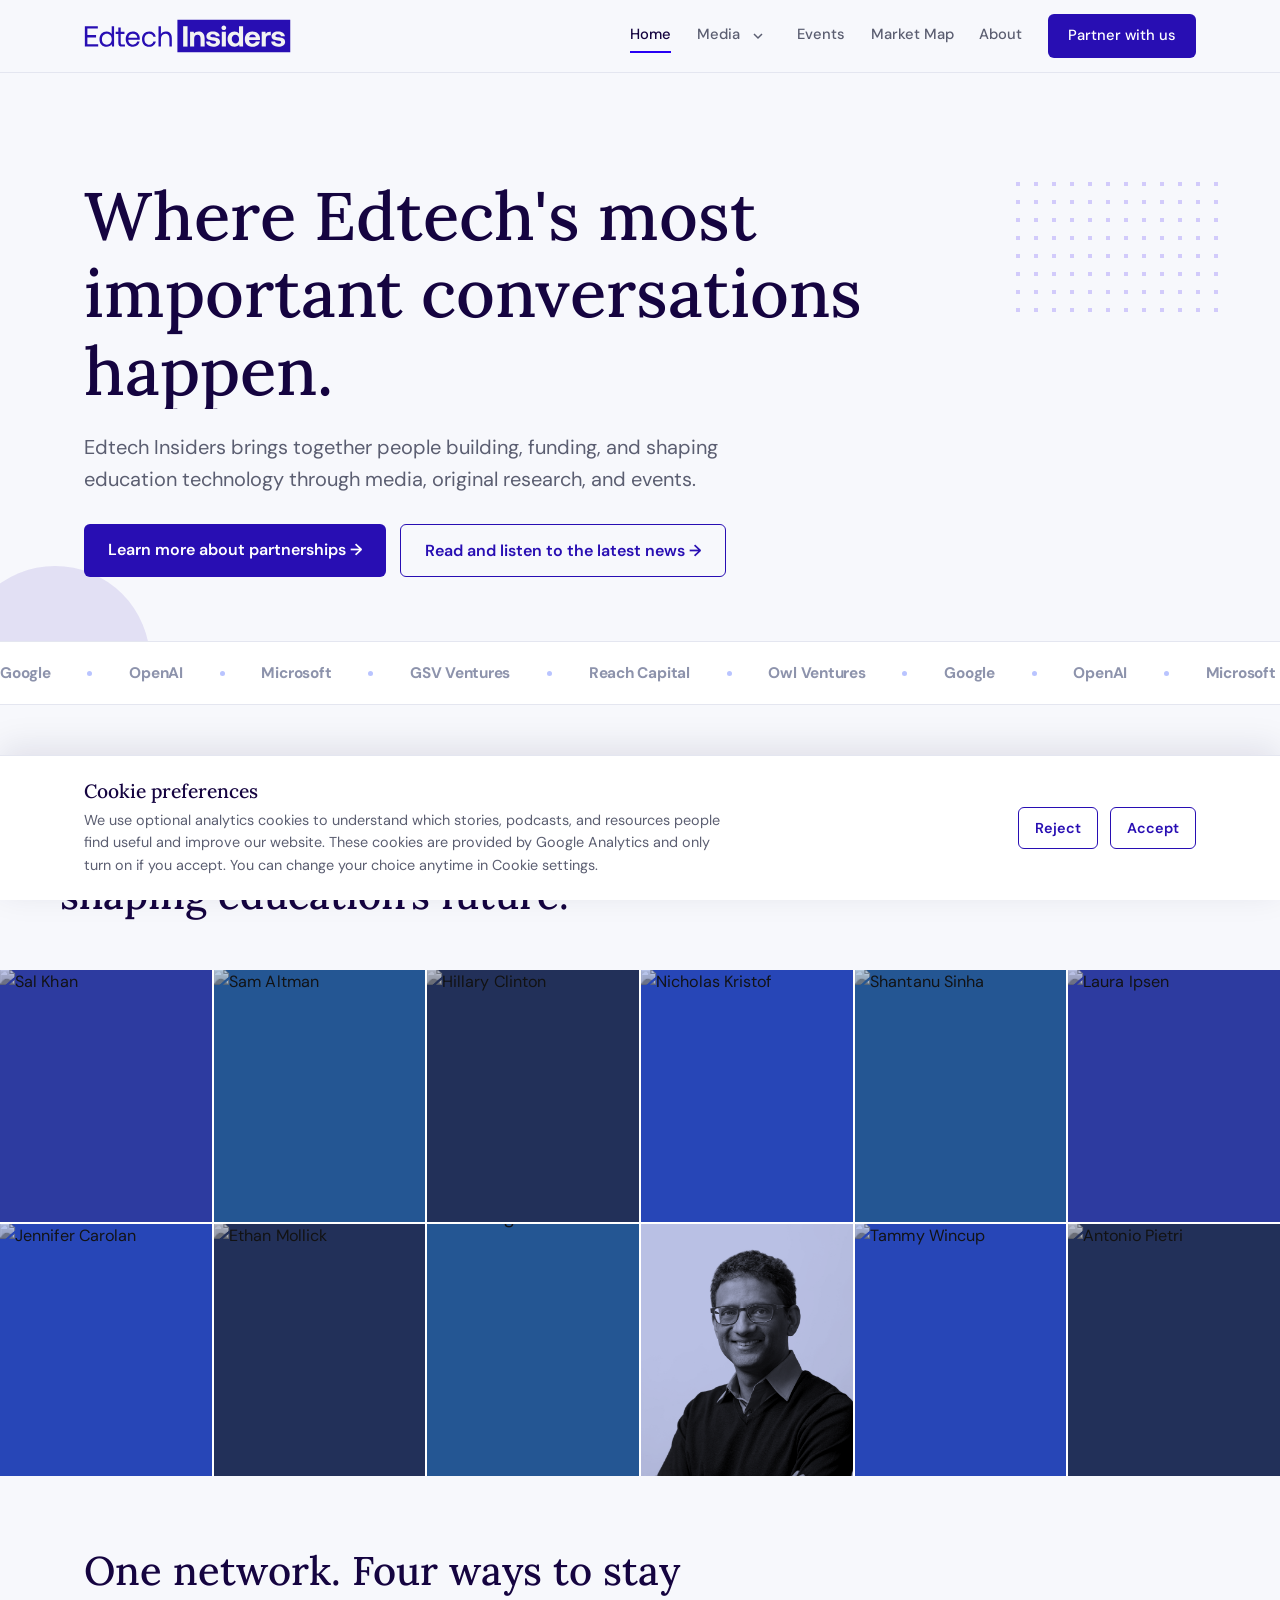
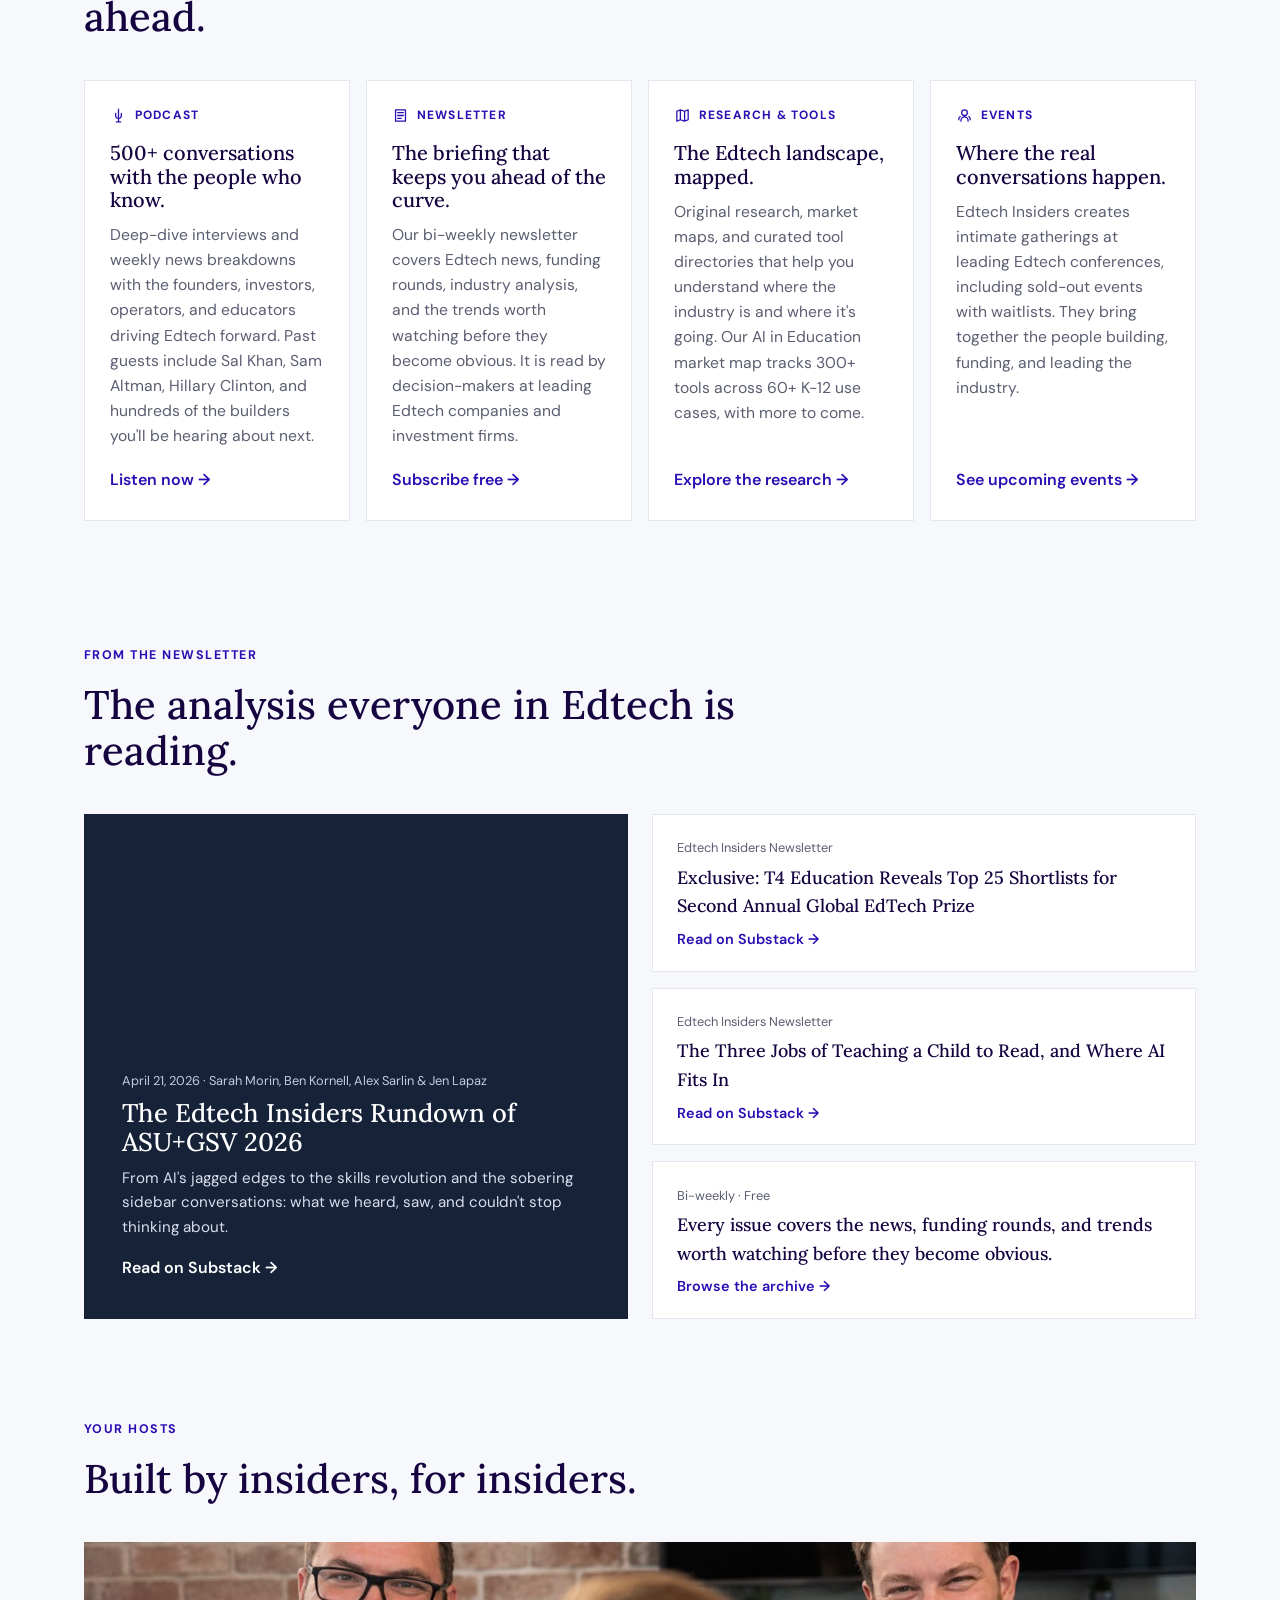
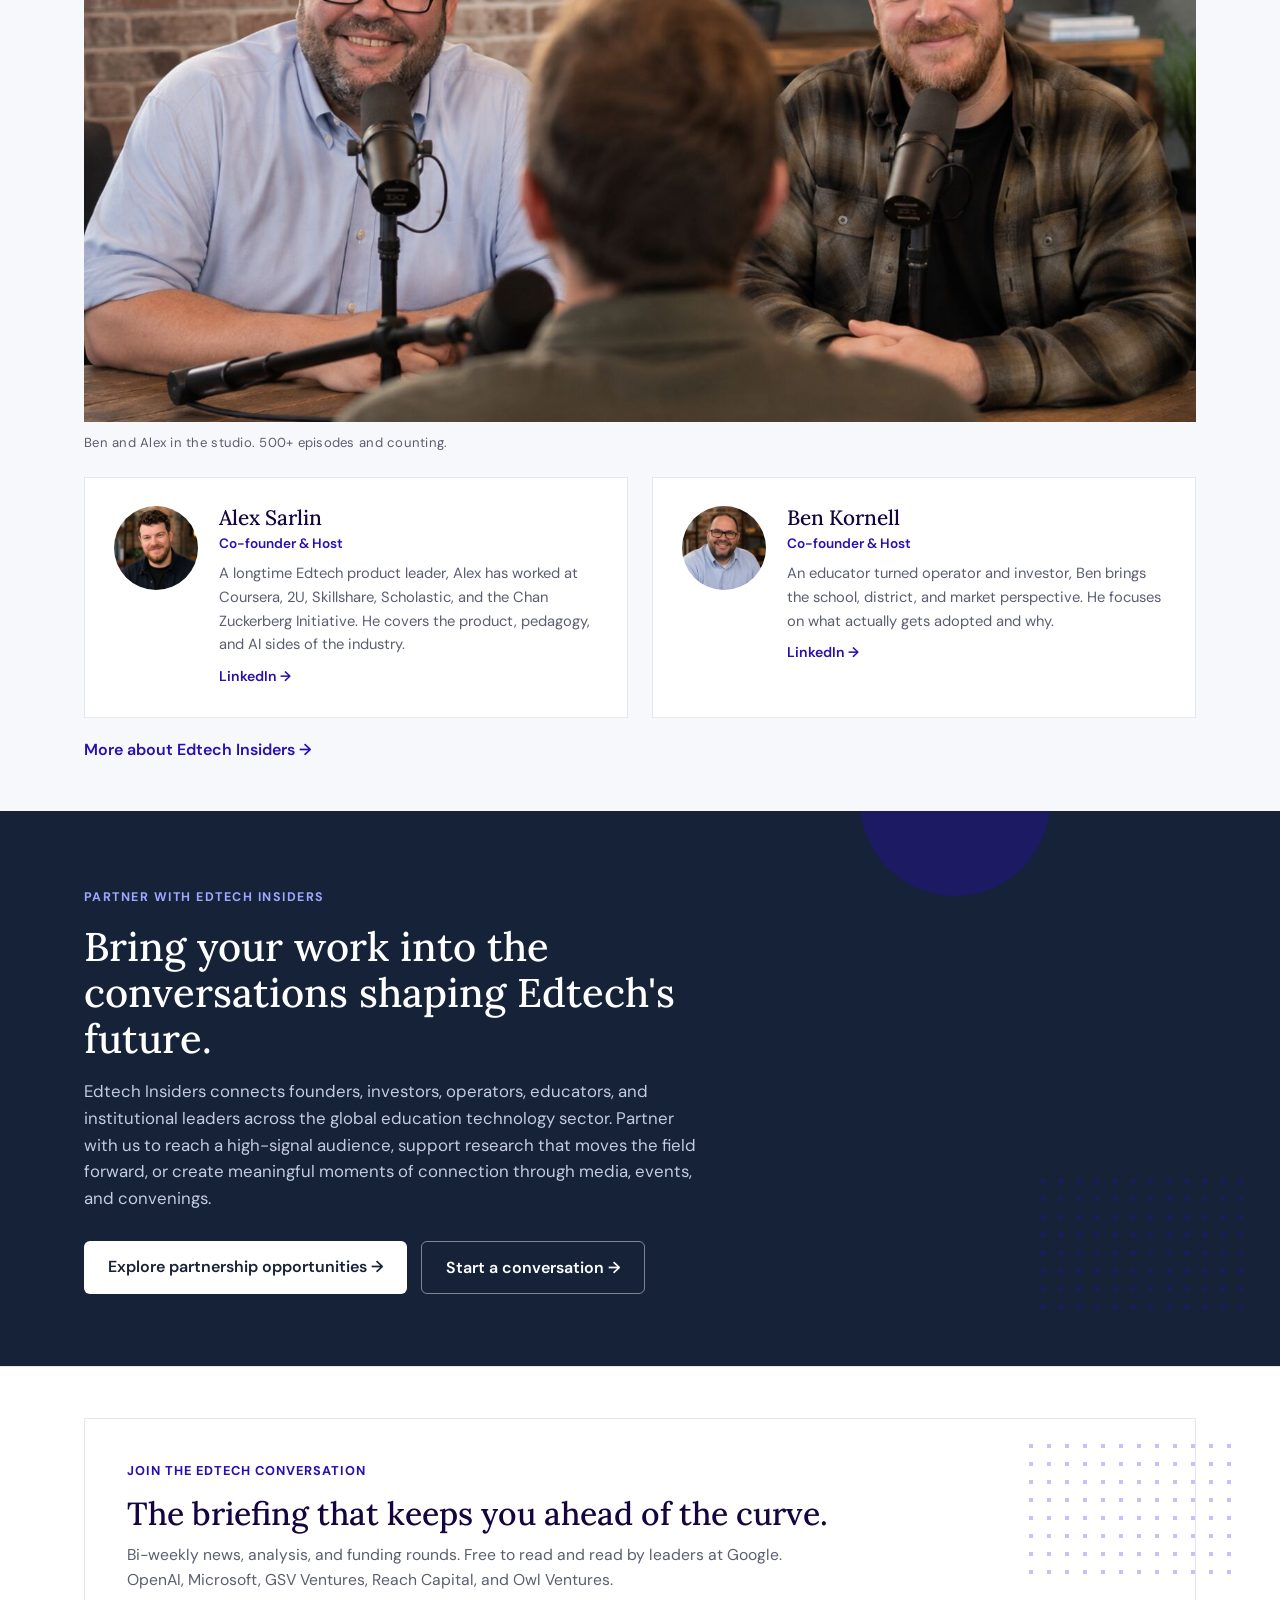
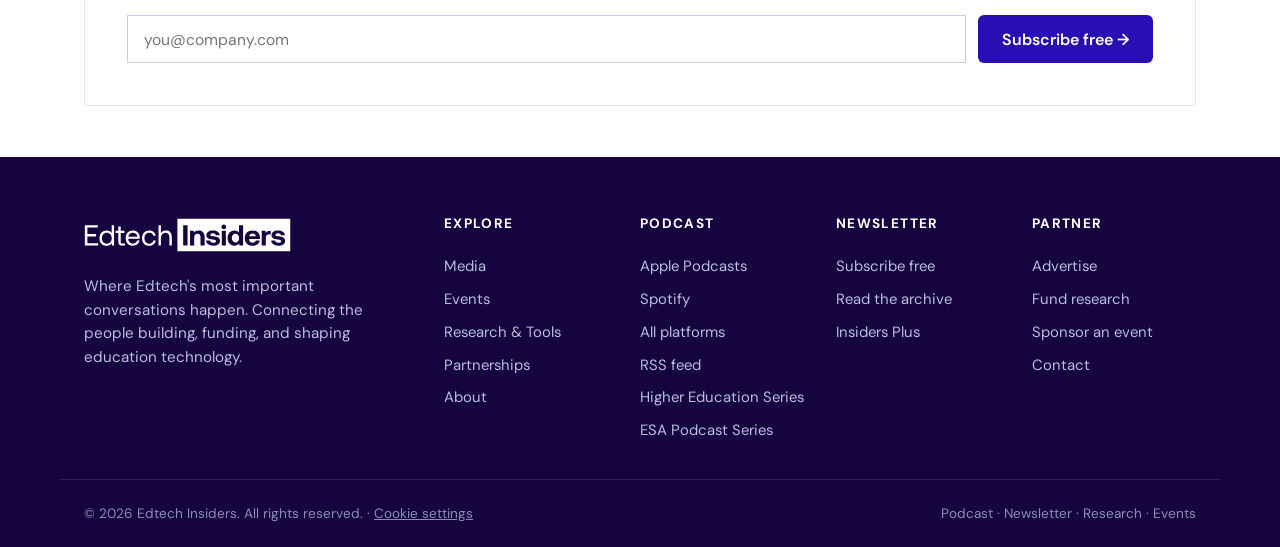
==== index.html @ 25731d67 "Correct the ESA pull quote wording as requested" ====
<!DOCTYPE html>
<html lang="en">
<head>
<meta charset="UTF-8">
<meta name="viewport" content="width=device-width, initial-scale=1.0">
<script src="/assets/analytics.js" defer></script>
<title>Edtech Insiders: Where Edtech's most important conversations happen</title>
<link rel="icon" type="image/png" href="[data-uri]">
<link rel="preconnect" href="https://fonts.googleapis.com">
<link href="https://fonts.googleapis.com/css2?family=Lora:ital,wght@0,400;0,500;0,600;1,400&family=DM+Sans:wght@400;500;600;700&display=swap" rel="stylesheet">
<style>
:root{
  --deep-blue:#150440;
  --brand-blue:#280EB3;
  --bright-blue:#2700F4;
  --navy:#152238;
  --ink:#1A1A2E;
  --muted:#5B5E71;
  --bg:#F7F8FC;
  --card:#FFFFFF;
  --line:#E4E6F0;
  --serif:'Lora',Georgia,serif;
  --sans:'DM Sans',-apple-system,sans-serif;
}
*{margin:0;padding:0;box-sizing:border-box}
html{scroll-behavior:smooth}
body{font-family:var(--sans);color:var(--ink);background:var(--bg);line-height:1.6;-webkit-font-smoothing:antialiased}
h1,h2,h3{font-family:var(--serif);font-weight:500;line-height:1.15;color:var(--deep-blue)}
a{color:var(--brand-blue);text-decoration:none}
img{max-width:100%}

/* ---------- Logo lockup ---------- */
.logo{display:inline-flex;align-items:center;gap:.4rem;font-family:var(--sans);font-weight:700;font-size:1.25rem;letter-spacing:-.02em;white-space:nowrap}
.logo .lg-a{color:var(--deep-blue)}
.logo .lg-b{background:var(--brand-blue);color:#fff;padding:.1em .4em;border-radius:2px}
.logo.on-dark .lg-a{color:#fff}
.logo.on-dark .lg-b{background:#fff;color:var(--navy)}

/* ---------- Nav ---------- */
nav{position:sticky;top:0;z-index:100;background:rgba(247,248,252,.92);backdrop-filter:blur(12px);border-bottom:1px solid var(--line)}
.nav-inner{max-width:1160px;margin:0 auto;padding:.9rem 1.5rem;display:flex;align-items:center;justify-content:space-between;gap:1rem}
.nav-links{display:flex;gap:1.6rem;align-items:center;flex-wrap:wrap}
.nav-links a{font-size:.92rem;font-weight:500;color:var(--muted);padding:.25rem 0;border-bottom:2px solid transparent;transition:color .15s}
.nav-links a:hover{color:var(--deep-blue)}
.nav-links a.active{color:var(--deep-blue);border-bottom-color:var(--bright-blue)}
.nav-cta{background:var(--brand-blue);color:#fff !important;padding:.55rem 18px;border-radius:6px;font-weight:600;border-bottom:none !important;white-space:nowrap}
.nav-cta:hover{background:var(--bright-blue);color:#fff}
.menu-btn{display:none;background:none;border:1px solid var(--line);border-radius:6px;padding:.4rem .6rem;font-size:1.1rem;cursor:pointer;color:var(--deep-blue)}
.analytics-consent{position:fixed;bottom:0;left:0;right:0;z-index:600;padding:1.5rem;background:#fff;border-top:1px solid var(--line);box-shadow:0 -8px 32px rgba(21,4,64,.1)}
.analytics-consent[hidden]{display:none}
.analytics-consent-inner{max-width:1112px;margin:auto;display:flex;align-items:center;justify-content:space-between;gap:2rem}
.analytics-consent-copy{max-width:640px}
.analytics-consent h2{font-size:1.2rem;margin-bottom:.45rem}
.analytics-consent p{font-size:.9rem;line-height:1.55;color:var(--muted)}
.analytics-consent-actions{display:flex;flex-wrap:wrap;gap:.75rem;flex-shrink:0}
.analytics-consent .btn{font-size:.9rem;padding:.7rem 1rem;background:#fff;border:1px solid var(--brand-blue);color:var(--brand-blue)}
.analytics-consent .btn:hover{background:#EEF0FA;transform:none}
.analytics-consent button:focus-visible,.cookie-settings:focus-visible{outline:2px solid var(--bright-blue);outline-offset:3px}
.analytics-choice-open #sticky-sub{visibility:hidden}
.cookie-settings{background:none;border:0;padding:0;color:inherit;font:inherit;text-decoration:underline;cursor:pointer}
@media(max-width:900px){.analytics-consent-inner{align-items:flex-start;flex-direction:column;gap:1rem}}
.nav-links .nav-cta{padding:.62rem 20px}
.nav-media-head{display:flex;align-items:center;gap:.25rem}
.nav-disclosure{display:grid;place-items:center;width:28px;height:32px;border:0;background:transparent;color:var(--muted);cursor:pointer}
.nav-disclosure svg{width:12px;height:12px;transition:transform .15s}
.nav-disclosure[aria-expanded="true"] svg{transform:rotate(180deg)}
.nav-disclosure:focus-visible,.nav-dropdown a:focus-visible{outline:2px solid var(--bright-blue);outline-offset:4px}
.nav-dropdown{position:absolute;top:100%;left:0;right:0;background:#fff;border-bottom:1px solid var(--line);box-shadow:0 14px 24px rgba(21,4,64,.06);padding:2rem 0}
.nav-dropdown[hidden]{display:none}
.nav-dropdown-grid{display:grid;grid-template-columns:repeat(3,minmax(0,1fr));gap:2rem}
.nav-links .nav-dropdown-link{display:block;padding:.5rem 0;border:0;color:var(--deep-blue)}
.nav-dropdown-link strong{display:block;font:500 1.25rem/1.3 var(--serif);margin-bottom:.45rem}
.nav-dropdown-link span{display:block;max-width:35ch;font-size:.88rem;line-height:1.5;color:var(--muted)}
.nav-dropdown-link:hover strong{color:var(--bright-blue)}
.nav-dropdown-link+.nav-dropdown-link{padding-left:2rem;border-left:1px solid var(--line)}
@media(max-width:680px){.nav-media{width:100%}.nav-media-head{justify-content:space-between}.nav-dropdown{position:static;padding:.6rem 0 1rem;box-shadow:none;border-bottom:0}.nav-dropdown-grid{grid-template-columns:1fr;gap:1rem;padding:0 0 0 1rem}.nav-dropdown-link+.nav-dropdown-link{padding-left:0;border-left:0;border-top:1px solid var(--line);padding-top:1rem}}
.partner-form{display:grid;gap:1rem;max-width:760px}
.partner-form-grid{display:grid;grid-template-columns:1fr 1fr;gap:1rem}
.partner-field{display:grid;gap:.4rem}
.partner-field label{font-size:.9rem;font-weight:600;color:var(--deep-blue)}
.partner-field input,.partner-field textarea{width:100%;padding:.75rem .85rem;border:1px solid var(--line);border-radius:6px;background:#fff;color:var(--ink);font:inherit}
.partner-field textarea{min-height:140px;resize:vertical}
.partner-field input:focus,.partner-field textarea:focus{outline:2px solid rgba(40,14,179,.24);border-color:var(--brand-blue)}
.partner-form .hp{position:absolute;left:-9999px;opacity:0;pointer-events:none}
.form-status{min-height:1.5em;font-size:.95rem;color:var(--muted)}
.form-status.success{color:#17633c}
.form-status.error{color:#a12020}

/* ---------- Partnerships ---------- */
.partner-hero{background:var(--deep-blue);color:#fff}
.partner-hero-grid{min-height:540px;display:grid;grid-template-columns:minmax(0,760px);align-items:center;padding-top:5.5rem;padding-bottom:5.5rem;position:relative;z-index:1}
.partner-hero-copy{max-width:760px;padding:1.25rem 0}
.partner-hero .hero-label{display:inline-block;color:#B9C4FF;padding:0;margin:0 0 1.55rem;font-size:.78rem;font-weight:700;letter-spacing:.08em;text-transform:uppercase;animation:label-reveal .55s cubic-bezier(.2,.8,.2,1) both .12s}
.partner-hero h1{font-size:clamp(2.2rem,4.5vw,3.4rem);font-weight:500;color:#fff;max-width:760px;letter-spacing:normal;margin:0;animation:headline-reveal .95s cubic-bezier(.2,.75,.25,1) both .2s}
.partner-hero .kicker{color:#D9DEF0;font-size:1.08rem;line-height:1.6;margin-top:1.5rem;max-width:34rem;animation:copy-reveal .7s ease both .56s}
.partner-hero .btn-row{animation:copy-reveal .7s ease both .68s}
.partner-hero .btn-primary{background:var(--bright-blue);color:#fff}
.partner-hero .btn-primary:hover{background:#B9C4FF;color:var(--deep-blue)}
@keyframes headline-reveal{from{opacity:0;clip-path:inset(0 100% 0 0);transform:translateY(1rem)}to{opacity:1;clip-path:inset(0 0 0 0);transform:translateY(0)}}
@keyframes label-reveal{from{opacity:0;transform:translateY(.75rem) scale(.96)}to{opacity:1;transform:translateY(0) scale(1)}}
@keyframes copy-reveal{from{opacity:0;transform:translateY(.7rem)}to{opacity:1;transform:translateY(0)}}
.hero h1,.page-hero h1{animation:headline-reveal .8s cubic-bezier(.2,.75,.25,1) both .08s}
.page-hero .label{animation:label-reveal .5s ease both}
.partner-pillars{padding-top:6.5rem;padding-bottom:6.5rem}
.partner-pillars .section-head{max-width:760px}
.partner-pillars .grid-3{gap:0;border-top:1px solid var(--line)}
.partner-pillars .card{padding:2rem 2rem 1.25rem 0;background:transparent;border:none;border-right:1px solid var(--line);border-radius:0;box-shadow:none;transform:none !important;transition:none}
.partner-pillars .card:hover{box-shadow:none;transform:none}
.partner-pillars .card+ .card{padding-left:2rem}
.partner-pillars .card:last-child{border-right:none}
.partner-pillars .card h3{font-size:1.55rem}
.partner-testimonials{background:var(--brand-blue);color:#fff}
.testimonial-shell{border-top:1px solid rgba(255,255,255,.24);border-bottom:1px solid rgba(255,255,255,.24);padding:2.5rem 0;display:grid;grid-template-columns:minmax(0,1fr) auto;gap:2rem;align-items:end}
.testimonial-slide{display:none;max-width:760px}
.testimonial-slide.active{display:block}
.testimonial-status{display:inline-block;font-size:.72rem;font-weight:700;letter-spacing:.1em;text-transform:uppercase;color:#C9D0FF;margin-bottom:1rem}
.testimonial-quote{font-family:var(--serif);font-weight:400;font-size:clamp(1.65rem,3vw,2.55rem);line-height:1.25;letter-spacing:-.025em;margin:0}
.testimonial-attribution{color:#DDE1FF;margin-top:1.25rem;font-size:.95rem}
.testimonial-attribution strong{color:#fff}
.testimonial-controls{display:flex;align-items:center;gap:.75rem}
.testimonial-count{font-size:.85rem;color:#DDE1FF;min-width:2.2rem;text-align:center}
.testimonial-control{width:2.5rem;height:2.5rem;border:1px solid rgba(255,255,255,.55);border-radius:50%;background:transparent;color:#fff;font:inherit;font-size:1.3rem;cursor:pointer}
.testimonial-control:hover{background:#fff;color:var(--brand-blue)}
.partner-signal{background:#fff;border-top:1px solid var(--line);border-bottom:1px solid var(--line)}
.partner-signal h2{color:var(--deep-blue)}
.partner-signal .proof-stat{color:var(--deep-blue)}
.partner-signal .proof-caption{color:var(--muted)}
.partner-proof{display:block}
.partner-proof-stats{display:grid;grid-template-columns:repeat(2,minmax(0,1fr));gap:0;margin-top:2.75rem;max-width:960px;border-top:1px solid var(--line)}
.partner-proof-stats>div{padding:2rem 2.5rem 0 0}
.partner-proof-stats>div+div{border-left:1px solid var(--line);padding-left:2.5rem;padding-right:0}
.partner-proof .proof-stat{font-family:var(--serif);font-size:clamp(3.8rem,7vw,6.4rem);line-height:.9;color:var(--deep-blue);letter-spacing:-.06em}
.partner-proof .proof-caption{color:#43485d;max-width:25rem;text-transform:none;letter-spacing:0;font-weight:400;font-size:1rem;line-height:1.55;margin-top:.75rem}
.partner-work{background:#F7F8FC}
.partner-work .section-head{max-width:740px}
.case-studies-intro{padding-top:4.5rem}
.partner-outcome{padding:4.5rem 0}
.partner-outcome+.partner-outcome{border-top:1px solid var(--line)}
.partner-work-grid{display:grid;gap:2.25rem}
.partner-work-card{display:grid;grid-template-columns:minmax(240px,.72fr) minmax(0,1.28fr);gap:2.5rem;align-items:start;padding-bottom:2.25rem;border-bottom:1px solid var(--line)}
.partner-work-card:last-child{padding-bottom:0;border-bottom:none}
.partner-work-media{aspect-ratio:1.08/1;overflow:hidden;border-radius:10px;background:var(--deep-blue)}
.partner-work-media img{width:100%;height:100%;object-fit:cover;display:block}
.partner-work-media .work-art{height:100%;display:flex;flex-direction:column;justify-content:space-between;padding:1.5rem;background:linear-gradient(145deg,#2f12bc 0%,#17054b 72%);color:#fff}
.work-art span{font-size:.72rem;font-weight:700;letter-spacing:.12em;text-transform:uppercase;color:#B9C4FF}
.work-art strong{font-family:var(--serif);font-weight:500;font-size:clamp(2.5rem,4vw,4rem);line-height:.9;letter-spacing:-.05em}
.partner-work-copy{padding:.25rem 0 0}
.partner-work-copy .case-type{font-size:.72rem;font-weight:700;letter-spacing:.11em;text-transform:uppercase;color:var(--brand-blue)}
.partner-work-copy h3{font-size:clamp(1.65rem,2.4vw,2.2rem);margin:.5rem 0 .7rem}
.partner-work-copy>p{color:var(--muted);font-size:1rem;max-width:45rem}
.case-study-toggle{display:inline-flex;align-items:center;gap:.5rem;margin-top:1.25rem;padding:0;border:0;background:none;color:var(--brand-blue);font:inherit;font-size:.92rem;font-weight:700;cursor:pointer}
.case-study-toggle::after{content:"+";font-size:1.25rem;font-weight:400;line-height:1}
.case-study-toggle[aria-expanded="true"]::after{content:"−"}
.case-study-detail{padding:1.25rem 0 0;border-top:1px solid var(--line);margin-top:1rem}
.case-study-detail[hidden]{display:none}
.case-study-detail-grid{display:grid;grid-template-columns:repeat(2,minmax(0,1fr));gap:1.25rem 2rem}
.case-study-detail h4{font:700 .72rem/1.3 var(--sans);letter-spacing:.11em;text-transform:uppercase;color:var(--brand-blue);margin-bottom:.45rem}
.case-study-detail p{color:var(--muted);font-size:.94rem;line-height:1.55}
.case-study-list{display:grid;gap:.45rem;margin:0;padding:0;list-style:none;color:var(--muted);font-size:.94rem;line-height:1.45}
.case-study-list li{position:relative;padding-left:1rem}
.case-study-list li::before{content:"";position:absolute;left:0;top:.52rem;width:4px;height:4px;background:var(--bright-blue);border-radius:50%}
.partner-tiers{display:grid;grid-template-columns:repeat(3,1fr);gap:1rem;align-items:stretch}
.partner-tier{background:#fff;border:1px solid var(--line);padding:2rem;display:flex;flex-direction:column}
.partner-tier.featured{background:var(--deep-blue);border-color:var(--deep-blue)}
.partner-tier .tier-label{font-size:.72rem;font-weight:700;letter-spacing:.11em;text-transform:uppercase;color:var(--brand-blue)}
.partner-tier.featured .tier-label{color:#AEB7FF}
.partner-tier h3{font-size:1.65rem;margin:.5rem 0 .15rem}
.partner-tier.featured h3{color:#fff}
.partner-tier .tier-price{font-family:var(--serif);font-size:1.35rem;color:var(--bright-blue);margin:.5rem 0 1rem}
.partner-tier.featured .tier-price{color:#B7C0FF}
.partner-tier p{color:var(--muted);font-size:.93rem;margin-bottom:1.1rem}
.partner-tier.featured p{color:#D9DEF0}
.partner-tier ul{list-style:none;margin:0;display:grid;gap:.65rem}
.partner-tier li{position:relative;padding-left:1rem;font-size:.9rem;line-height:1.4}
.partner-tier li::before{content:"";position:absolute;left:0;top:.5rem;width:5px;height:5px;border-radius:50%;background:var(--bright-blue)}
.partner-tier.featured li{color:#E4E7FA}
.partner-tier.featured li::before{background:#B7C0FF}
.partner-email{margin-top:1.25rem;font-size:.95rem;color:var(--muted)}
.partner-email a{font-weight:700}

/* ---------- Layout primitives ---------- */
.page{display:none}
.page.active{display:block}
.wrap{max-width:1160px;margin:0 auto;padding:0 1.5rem}
.section{padding:4.5rem 0}
.section.tight{padding:3rem 0}
.label{display:inline-block;font-size:.78rem;font-weight:700;letter-spacing:.12em;text-transform:uppercase;color:var(--brand-blue);margin-bottom:1rem}
.label.on-dark{color:#9DA8FF}
.kicker{font-size:1.15rem;color:var(--muted);max-width:640px}
.btn{display:inline-block;font-weight:600;font-size:1rem;padding:.8rem 1.5rem;border-radius:6px;transition:all .15s;cursor:pointer;border:none;font-family:var(--sans)}
.btn-primary{background:var(--brand-blue);color:#fff}
.btn-primary:hover{background:var(--bright-blue);transform:translateY(-1px)}
.btn-secondary{background:transparent;color:var(--brand-blue);border:1.5px solid var(--brand-blue)}
.btn-secondary:hover{background:var(--brand-blue);color:#fff}
.btn-light{background:#fff;color:var(--navy)}
.btn-light:hover{background:#E9EBFF}
.btn-ghost-light{background:transparent;color:#fff;border:1.5px solid rgba(255,255,255,.45)}
.btn-ghost-light:hover{border-color:#fff}
.btn-row{display:flex;gap:.9rem;flex-wrap:wrap;margin-top:1.8rem}

/* ---------- Hero ---------- */
.hero{position:relative;overflow:hidden;padding:6.5rem 0 4rem}
.hero h1{font-size:clamp(2.6rem,5.5vw,4.2rem);max-width:820px;margin-bottom:1.4rem}
.hero .kicker{font-size:1.25rem}
.page-hero{padding:5rem 0 3rem}
.page-hero h1{font-size:clamp(2.2rem,4.5vw,3.4rem);max-width:760px;margin-bottom:1.2rem}

/* decorative shapes */
.shape{position:absolute;pointer-events:none}
.dot-grid{width:220px;height:150px;background-image:radial-gradient(var(--bright-blue) 2.2px,transparent 2.2px);background-size:18px 18px;opacity:.18}
.semicircle{width:190px;height:95px;background:var(--brand-blue);border-radius:0 0 190px 190px;opacity:.1}

/* ---------- Social proof ---------- */
.proof{border-top:1px solid var(--line);border-bottom:1px solid var(--line);padding:1.4rem 0;background:#fff}
.proof-inner{display:flex;align-items:center;gap:2rem;flex-wrap:wrap;justify-content:center}
.proof-caption{font-size:.82rem;font-weight:600;letter-spacing:.08em;text-transform:uppercase;color:var(--muted)}
.proof-logos{display:flex;gap:2.2rem;flex-wrap:wrap;align-items:center;justify-content:center}
.proof-logos span{font-family:var(--sans);font-weight:700;font-size:1.02rem;color:#A7ABC0;letter-spacing:-.01em}

/* ---------- Company ticker ---------- */
.company-ticker{overflow:hidden;background:#fff;border-top:1px solid var(--line);border-bottom:1px solid var(--line);white-space:nowrap}
.company-ticker .ticker-track{display:flex;width:max-content;animation:company-ticker 30s linear infinite}
.company-ticker .ticker-group{display:flex;align-items:center;gap:2.3rem;flex-shrink:0;padding:1.15rem 2.3rem 1.15rem 0}
.company-ticker .ticker-name{font-size:.96rem;font-weight:700;color:#8D93AC;letter-spacing:-.015em}
.company-ticker .ticker-dot{width:5px;height:5px;border-radius:50%;background:#B9C4FF;flex-shrink:0}
.partner-ticker{border-top:none}
.partner-ticker .ticker-name{color:#5B5E71}
@keyframes company-ticker{to{transform:translateX(-50%)}}
@media(prefers-reduced-motion:reduce){.company-ticker .ticker-track{animation:none}}

/* ---------- Cards / grids ---------- */
.grid-2{display:grid;grid-template-columns:1fr 1fr;gap:1.5rem}
.grid-3{display:grid;grid-template-columns:repeat(3,1fr);gap:1.5rem}
.grid-4{display:grid;grid-template-columns:repeat(4,1fr);gap:1.5rem}
.card{background:var(--card);border:1px solid var(--line);border-radius:12px;padding:2.2rem;transition:box-shadow .2s,transform .2s}
.card:hover{box-shadow:0 12px 32px rgba(21,4,64,.08);transform:translateY(-2px)}
.card h3{font-size:1.45rem;margin-bottom:.7rem}
.card p{color:var(--muted);font-size:.98rem}
.card .card-cta{display:inline-block;margin-top:1.2rem;font-weight:600}
.card-tag{display:inline-block;font-size:.72rem;font-weight:700;letter-spacing:.1em;text-transform:uppercase;color:var(--brand-blue);background:#EEEBFF;padding:.25rem .6rem;border-radius:4px;margin-bottom:1rem}
.home-offerings{grid-template-columns:repeat(4,minmax(0,1fr));gap:1rem}
.home-offerings .card{padding:0;overflow:hidden;display:flex;flex-direction:column}
.offering-body{padding:1.55rem 1.55rem 1.7rem;display:flex;flex-direction:column;flex:1}
.offering-body h3{font-size:1.25rem;line-height:1.16}
.offering-body .card-cta{margin-top:auto;padding-top:1.2rem}
.offering-label{display:flex;align-items:center;gap:.5rem;color:var(--brand-blue);font-size:.75rem;font-weight:700;letter-spacing:.1em;text-transform:uppercase;margin-bottom:1rem}
.offering-label svg{width:17px;height:17px;stroke:currentColor;stroke-width:1.8;fill:none;flex-shrink:0}
.guest-archive{padding-top:0}
.guest-archive-intro{padding:5rem 0 2.5rem}
.guest-archive-intro .section-head{margin-bottom:0}
.guest-wall-grid{width:100vw;margin-left:calc(50% - 50vw);display:grid;grid-template-columns:repeat(6,1fr);gap:2px;background:#fff}
.guest-tile{position:relative;display:block;overflow:hidden;aspect-ratio:.84;background:var(--guest-tint,#280EB3);isolation:isolate}
.guest-tile img{display:block;width:100%;height:100%;object-fit:cover;object-position:center top;filter:grayscale(1) contrast(1.08);transform:scale(1.01);transition:transform .45s ease,filter .45s ease}
.guest-tile::after{content:"";position:absolute;inset:0;z-index:1;background:var(--guest-tint,#280EB3);mix-blend-mode:multiply;opacity:.36;transition:opacity .35s ease}
.guest-tile-overlay{position:absolute;z-index:2;inset:0;display:flex;flex-direction:column;justify-content:flex-end;padding:1.35rem;color:#fff;background:linear-gradient(180deg,rgba(8,11,36,0) 35%,rgba(8,11,36,.86) 100%);opacity:0;transform:translateY(8px);transition:opacity .25s ease,transform .25s ease}
.guest-tile-name{font-family:var(--serif);font-size:clamp(1.25rem,2.2vw,1.9rem);line-height:1.02;letter-spacing:-.025em}
.guest-tile-role{margin-top:.35rem;max-width:26ch;font-size:.76rem;line-height:1.35;color:rgba(255,255,255,.83)}
.guest-tile-listen{margin-top:.9rem;font-size:.72rem;font-weight:700;letter-spacing:.1em;text-transform:uppercase}
.guest-tile:hover img,.guest-tile:focus-visible img{filter:grayscale(.35) contrast(1.06);transform:scale(1.06)}
.guest-tile:hover::after,.guest-tile:focus-visible::after{opacity:.16}
.guest-tile:hover .guest-tile-overlay,.guest-tile:focus-visible .guest-tile-overlay{opacity:1;transform:translateY(0)}
.guest-tile:focus-visible{z-index:3;outline:3px solid var(--bright-blue);outline-offset:-3px}
.guest-tile.guest-david img{object-position:50% 32%;transform:scale(1.18)}
.guest-tile.guest-david:hover img,.guest-tile.guest-david:focus-visible img{transform:scale(1.24)}
.guest-tile.tone-indigo{--guest-tint:#3D4EB3}.guest-tile.tone-navy{--guest-tint:#30416F}.guest-tile.tone-electric{--guest-tint:#365BC7}.guest-tile.tone-azure{--guest-tint:#326CA8}
.section-head{margin-bottom:2.5rem;max-width:720px}
.section-head h2{font-size:clamp(1.8rem,3.4vw,2.5rem);margin-bottom:.8rem}

/* ---------- Dark band (advertiser / CTA) ---------- */
.band{background:var(--navy);color:#fff;position:relative;overflow:hidden}
.band h2{color:#fff;font-size:clamp(1.8rem,3.4vw,2.5rem);margin-bottom:1rem;max-width:640px}
.band p{color:#C4CBE0;max-width:620px;font-size:1.05rem}
.band .section{position:relative;z-index:1}
.band-deep{background:var(--deep-blue)}

/* ---------- Guest wall ---------- */
.guest-wall{display:flex;gap:1.2rem;flex-wrap:wrap}
.guest{background:#fff;border:1px solid var(--line);border-radius:10px;padding:1.1rem 1.4rem;display:flex;align-items:center;gap:.9rem}
.guest .avatar{width:44px;height:44px;border-radius:50%;background:linear-gradient(135deg,var(--brand-blue),var(--bright-blue));display:flex;align-items:center;justify-content:center;color:#fff;font-weight:700;font-size:.95rem;flex-shrink:0}
.guest .g-name{font-weight:600;font-size:.98rem;color:var(--deep-blue)}
.guest .g-role{font-size:.82rem;color:var(--muted)}

/* ---------- Episode / report rows ---------- */
.row-list{display:flex;flex-direction:column;gap:1rem}
.row-item{background:#fff;border:1px solid var(--line);border-radius:10px;padding:1.4rem 1.8rem;display:flex;align-items:center;gap:1.4rem;justify-content:space-between;flex-wrap:wrap}
.row-item .ri-meta{font-size:.8rem;font-weight:600;letter-spacing:.06em;text-transform:uppercase;color:var(--brand-blue)}
.row-item .ri-title{font-family:var(--serif);font-size:1.15rem;color:var(--deep-blue);margin-top:.2rem}
.row-item .ri-sub{font-size:.88rem;color:var(--muted);margin-top:.15rem}
.row-item a{font-weight:600;white-space:nowrap}

/* ---------- Pricing ---------- */
.tiers{display:grid;grid-template-columns:1fr 1fr;gap:1.5rem;align-items:stretch}
.tier{background:#fff;border:1px solid var(--line);border-radius:14px;padding:2.4rem;display:flex;flex-direction:column}
.tier.featured{border:2px solid var(--brand-blue);box-shadow:0 16px 40px rgba(40,14,179,.12);position:relative}
.tier.featured::before{content:"Most popular";position:absolute;top:-13px;left:2rem;background:var(--bright-blue);color:#fff;font-size:.72rem;font-weight:700;letter-spacing:.08em;text-transform:uppercase;padding:.3rem .8rem;border-radius:20px}
.tier h3{font-size:1.5rem;margin-bottom:.3rem}
.tier .tier-sub{color:var(--muted);font-size:.92rem;margin-bottom:1.4rem}
.tier ul{list-style:none;margin:0 0 1.8rem;flex:1}
.tier li{padding:.5rem 0 .5rem 1.7rem;position:relative;font-size:.97rem;color:var(--ink);border-bottom:1px solid #F0F1F8}
.tier li:last-child{border-bottom:none}
.tier li::before{content:"";position:absolute;left:0;top:.95rem;width:9px;height:9px;border-radius:50%;background:var(--bright-blue)}

/* ---------- Quotes ---------- */
.quotes{display:grid;grid-template-columns:1fr 1fr;gap:1.5rem}
.quote{background:#fff;border:1px solid var(--line);border-left:4px solid var(--bright-blue);border-radius:10px;padding:1.8rem 2rem}
.quote p{font-family:var(--serif);font-size:1.18rem;font-style:italic;color:var(--deep-blue);margin-bottom:.9rem}
.quote cite{font-style:normal;font-size:.88rem;color:var(--muted);font-weight:500}
.band .quote{background:rgba(255,255,255,.06);border-color:rgba(255,255,255,.14);border-left-color:var(--bright-blue)}
.band .quote p{color:#fff}
.band .quote cite{color:#9DA8FF}

/* ---------- Numbers ---------- */
.numbers{display:grid;grid-template-columns:repeat(4,1fr);gap:1.5rem;text-align:center}
.num .n-big{font-family:var(--serif);font-size:2.8rem;color:var(--bright-blue);font-weight:500;line-height:1}
.band .num .n-big{color:#8F9BFF}
.num .n-label{font-size:.92rem;color:var(--muted);margin-top:.5rem}
.band .num .n-label{color:#C4CBE0}

/* ---------- Placeholders (CMS zones) ---------- */
.cms{border:1.5px dashed #C9CDE3;border-radius:12px;padding:2.2rem;text-align:center;color:var(--muted);font-size:.92rem;background:rgba(255,255,255,.6)}
.cms strong{display:block;color:var(--deep-blue);font-family:var(--serif);font-size:1.1rem;font-style:italic;margin-bottom:.3rem}
.press-section{border-top:1px solid var(--line);border-bottom:1px solid var(--line);background:#fff}
.press-intro{display:flex;align-items:end;justify-content:space-between;gap:2rem;margin-bottom:2.5rem}
.press-intro h2{font-size:clamp(2rem,3.7vw,3rem);margin:0}
.press-intro p{max-width:31rem;color:var(--muted);font-size:1rem}
.press-grid{display:grid;grid-template-columns:repeat(4,1fr);border-top:1px solid var(--line)}
.press-card{display:flex;min-height:15rem;flex-direction:column;justify-content:space-between;padding:1.5rem 1.5rem 1.75rem;border-right:1px solid var(--line);color:var(--ink);transition:background .18s ease}
.press-card:last-child{border-right:none}
.press-card:hover{background:#F7F8FC}
.press-outlet{font-size:.75rem;font-weight:700;letter-spacing:.11em;text-transform:uppercase;color:var(--brand-blue)}
.press-card h3{font-family:var(--serif);font-size:1.35rem;font-weight:500;line-height:1.2;margin:1.25rem 0;color:var(--deep-blue)}
.press-meta{display:flex;align-items:center;justify-content:space-between;gap:1rem;font-size:.78rem;font-weight:600;color:var(--muted)}
.press-read{color:var(--brand-blue)}
.about-contact{background:var(--navy)}
.about-contact-grid{display:grid;grid-template-columns:minmax(250px,.82fr) minmax(0,1.18fr);align-items:stretch;overflow:hidden;border:1px solid rgba(255,255,255,.18)}
.about-contact-photo{min-height:23rem;background:#180747;overflow:hidden}
.about-contact-photo img{display:block;width:100%;height:100%;object-fit:cover;object-position:center;filter:saturate(.82) contrast(1.04)}
.about-contact-copy{padding:clamp(2.4rem,5vw,5.25rem);display:flex;flex-direction:column;align-items:flex-start;justify-content:center}
.about-contact-copy .label{color:#AEB7FF;margin-bottom:1.35rem}
.about-contact-copy h2{font-size:clamp(2.15rem,4.3vw,4rem);max-width:13ch;color:#fff;letter-spacing:-.04em;margin-bottom:1.25rem}
.about-contact-copy p{font-size:1.08rem;line-height:1.6;color:#C4CBE0;max-width:34rem;margin-bottom:1.7rem}
.photo-grid{display:grid;grid-template-columns:repeat(4,1fr);gap:.8rem}
.photo{aspect-ratio:4/3;border-radius:10px;background:linear-gradient(135deg,#1E1656,#280EB3 60%,#2700F4);position:relative;overflow:hidden}
.photo::after{content:"Event photo";position:absolute;inset:auto .8rem .6rem auto;color:rgba(255,255,255,.55);font-size:.72rem;font-weight:600;letter-spacing:.05em}
.photo:nth-child(2){background:linear-gradient(135deg,#150440,#1E1656 55%,#280EB3)}
.photo:nth-child(3){background:linear-gradient(160deg,#280EB3,#150440)}
.photo img{width:100%;height:100%;object-fit:cover;display:block;transition:transform .35s ease}
.photo:hover img{transform:scale(1.03)}
.photo::after{display:none}
.photo:nth-child(4){background:linear-gradient(200deg,#2700F4,#280EB3 40%,#150440)}

/* ---------- Platform badges ---------- */
.platforms{display:flex;gap:1rem;flex-wrap:wrap}
.platform{display:flex;align-items:center;gap:.6rem;background:#fff;border:1px solid var(--line);border-radius:8px;padding:.8rem 1.3rem;font-weight:600;color:var(--deep-blue);font-size:.95rem}
.platform .p-dot{width:10px;height:10px;border-radius:50%;background:var(--bright-blue)}

/* ---------- Feature list (what you get) ---------- */
.feat-list{display:grid;grid-template-columns:1fr 1fr;gap:1.2rem}
.feat{display:flex;gap:1rem;background:#fff;border:1px solid var(--line);border-radius:10px;padding:1.4rem 1.6rem}
.feat .f-num{font-family:var(--serif);font-size:1.4rem;color:var(--bright-blue);line-height:1.2;flex-shrink:0}
.feat p{font-size:.97rem;color:var(--ink)}

/* ---------- Newsletter inline form ---------- */
.sub-form{display:flex;gap:.8rem;flex-wrap:wrap;margin-top:1.6rem;max-width:480px}
.sub-form input{flex:1;min-width:220px;padding:.8rem 1rem;border:1.5px solid var(--line);border-radius:6px;font-family:var(--sans);font-size:.98rem;background:#fff}
.sub-form input:focus{outline:none;border-color:var(--brand-blue)}

/* ---------- Footer ---------- */
footer{background:var(--deep-blue);color:#B9BEDC;margin-top:0}
.foot-inner{max-width:1160px;margin:0 auto;padding:3.5rem 1.5rem 2rem;display:grid;grid-template-columns:2fr 1fr 1fr 1fr 1fr;gap:2rem}
footer h4{color:#fff;font-family:var(--sans);font-size:.85rem;font-weight:700;letter-spacing:.1em;text-transform:uppercase;margin-bottom:1rem}
footer a{color:#B9BEDC;display:block;padding:.28rem 0;font-size:.93rem}
footer a:hover{color:#fff}
.foot-tag{font-size:.95rem;max-width:280px;margin-top:1rem;line-height:1.55}
.foot-bottom{border-top:1px solid rgba(255,255,255,.12);max-width:1160px;margin:0 auto;padding:1.4rem 1.5rem;display:flex;justify-content:space-between;gap:1rem;flex-wrap:wrap;font-size:.85rem;color:#8A8FB0}

/* ---------- V2 additions ---------- */
.accent{color:var(--bright-blue)}
.hero-grid{display:grid;grid-template-columns:1.15fr .85fr;gap:3rem;align-items:center}
.hero-grid.hero-solo{grid-template-columns:minmax(0,820px);min-height:300px;align-items:center}
.hero-grid.hero-solo .kicker{max-width:720px}
.epi-card{background:#fff;border:1px solid var(--line);border-radius:14px;padding:1.6rem;box-shadow:0 18px 44px rgba(21,4,64,.10)}
.epi-card .epi-label{font-size:.75rem;font-weight:700;letter-spacing:.1em;text-transform:uppercase;color:var(--brand-blue)}
.epi-card .epi-top{display:flex;gap:1rem;margin-top:.9rem;align-items:flex-start}
.epi-card img{width:72px;height:72px;border-radius:10px;object-fit:cover;flex-shrink:0;background:#EEE}
.epi-card .epi-meta{font-size:.8rem;color:var(--muted)}
.epi-card .epi-title{font-family:var(--serif);font-size:1.08rem;color:var(--deep-blue);line-height:1.35;margin-top:.15rem}
.epi-card .epi-all{display:inline-block;margin-top:.9rem;font-weight:600;font-size:.92rem}
audio{width:100%;height:38px;margin-top:.7rem}
.articles{display:grid;grid-template-columns:1fr 1fr;gap:1.5rem;align-items:stretch}
.feat-article{background:var(--navy);color:#fff;border-radius:14px;padding:2.4rem;display:flex;flex-direction:column;justify-content:flex-end;min-height:320px;position:relative;overflow:hidden}
.feat-article .fa-img{position:absolute;inset:0;background-size:cover;background-position:center;opacity:.38}
.feat-article>*{position:relative}
.feat-article .a-meta{font-size:.8rem;color:#C4CBE0}
.feat-article h3{color:#fff;font-size:1.6rem;margin:.4rem 0 .6rem}
.feat-article p{color:#D9DEF0;font-size:.95rem}
.feat-article a{color:#fff;font-weight:600;margin-top:1rem;display:inline-block}
.article-list{display:flex;flex-direction:column;gap:1rem}
.article-item{background:#fff;border:1px solid var(--line);border-radius:10px;padding:1.2rem 1.5rem}
.article-item .a-meta{font-size:.8rem;color:var(--muted)}
.article-item h4{font-family:var(--serif);font-weight:500;font-size:1.12rem;color:var(--deep-blue);margin:.25rem 0 .3rem}
.article-item p{font-size:.9rem;color:var(--muted)}
.article-item a{font-weight:600;font-size:.9rem}
.hosts{display:grid;grid-template-columns:1fr 1fr;gap:1.5rem}
.host-card{background:#fff;border:1px solid var(--line);border-radius:12px;padding:1.8rem;display:flex;gap:1.3rem;align-items:flex-start}
.host-card img{width:84px;height:84px;border-radius:50%;object-fit:cover;flex-shrink:0;background:#EEE}
.host-card h3{font-size:1.3rem;margin-bottom:.15rem}
.host-card .h-role{font-size:.85rem;color:var(--brand-blue);font-weight:600;margin-bottom:.5rem}
.host-card p{font-size:.92rem;color:var(--muted)}
.host-card a{font-size:.88rem;font-weight:600;display:inline-block;margin-top:.5rem}
.sub-band{background:var(--navy);position:relative;overflow:hidden}
.sub-band .wrap{display:block;padding-top:3.2rem;padding-bottom:3.2rem}
.sub-band h2{color:#fff;font-size:clamp(1.5rem,2.8vw,2rem);margin-bottom:.5rem}
.sub-band p{color:#C4CBE0;font-size:.98rem}
.sub-band iframe{width:100%;max-width:460px;height:150px;border:none;border-radius:10px;background:#fff}
@media(max-width:900px){.hero-grid,.articles,.hosts{grid-template-columns:1fr}.home-offerings{grid-template-columns:1fr 1fr}.guest-wall-grid{grid-template-columns:repeat(2,1fr)}.guest-tile{aspect-ratio:1}.press-intro{display:block}.press-intro p{margin-top:1rem}.press-grid{grid-template-columns:1fr 1fr}.press-card:nth-child(2){border-right:none}.press-card:nth-child(-n+2){border-bottom:1px solid var(--line)}.about-contact-grid{grid-template-columns:1fr}.about-contact-photo{min-height:17rem}.about-contact-copy{padding:2.7rem 2rem}}
.sub-card{background:#E9EBFF;padding:2.6rem;width:100%}
.sub-card h2{color:var(--deep-blue) !important;margin-bottom:.6rem}
.sub-card p{color:var(--muted) !important;margin-bottom:1.4rem}
.sub-card-label{display:block;font-size:.8rem;font-weight:700;letter-spacing:.08em;text-transform:uppercase;color:var(--brand-blue);margin-bottom:.9rem}
.sub-card .sub-form{margin-top:0;max-width:none}
.tier .sub-form{margin-top:0;max-width:none}
.sub-form input{border-color:#C9CDE8}

/* ---------- Mega menu ---------- */
/* hosts studio photo */
.hosts-photo{margin:0 0 1.5rem}
.hosts-photo img{width:100%;height:auto;max-height:480px;object-fit:cover;display:block}
.hosts-photo figcaption{font-size:.82rem;color:var(--muted);padding-top:.6rem;letter-spacing:.02em}

/* ---------- V3: media page, sticky bar, guests ---------- */
.epi-card-lg .epi-head{display:flex;justify-content:space-between;align-items:center;gap:1rem;flex-wrap:wrap;margin-bottom:.9rem}
.epi-platforms{font-size:.82rem;color:var(--muted);white-space:nowrap}
.epi-platforms a{font-weight:600}
.epi-art-lg{width:100%;aspect-ratio:1/1;max-height:340px;object-fit:cover;display:block;background:#EEE}
.guest .g-photo{width:56px;height:56px;border-radius:50%;object-fit:cover;flex-shrink:0;background:#EEE}
#sticky-sub{display:none;position:fixed;left:0;right:0;bottom:0;background:var(--deep-blue);color:#fff;z-index:300;padding:.8rem 1.5rem;align-items:center;justify-content:center;gap:1.2rem;flex-wrap:wrap;box-shadow:0 -8px 30px rgba(21,4,64,.3)}
#sticky-sub .ss-text{font-weight:600;font-size:.95rem}
#sticky-sub form{display:flex;gap:.6rem;flex-wrap:wrap}
#sticky-sub input{padding:.6rem .9rem;border:none;font-family:var(--sans);font-size:.92rem;min-width:220px}
#sticky-sub .btn{padding:.6rem 1.2rem;font-size:.92rem}
#sticky-sub .ss-close{background:none;border:none;color:#9DA8FF;font-size:1.2rem;cursor:pointer;line-height:1}

/* ---------- Editorial (Atlantic-style) media page ---------- */
.editorial{background:#fff}
.ed-head{padding:2.2rem 0 1rem;border-bottom:2px solid var(--deep-blue);margin-bottom:0}
.ed-head .wrap{display:flex;justify-content:space-between;align-items:baseline;gap:1rem;flex-wrap:wrap}
.ed-head h1{font-size:1.6rem;letter-spacing:.01em}
.ed-date{font-size:.75rem;font-weight:700;letter-spacing:.14em;text-transform:uppercase;color:var(--muted)}
.atl{display:grid;grid-template-columns:1fr 2.1fr 1.05fr;gap:0;padding:2.5rem 0 3rem}
.atl .col{padding:0 2rem}
.atl .col-l{padding-left:0}
.atl .col-c{border-left:1px solid var(--line);border-right:1px solid var(--line)}
.atl .col-r{padding-right:0}
.byline{font-size:.72rem;font-weight:700;letter-spacing:.14em;text-transform:uppercase;color:var(--ink)}
.credit{font-size:.7rem;letter-spacing:.06em;color:#A7ABC0;margin-top:.4rem;display:block}
.ed-item{padding:1.6rem 0;border-bottom:1px solid var(--line)}
.ed-item:first-child{padding-top:0}
.ed-item:last-child{border-bottom:none}
.ed-item img{width:100%;aspect-ratio:16/10;object-fit:cover;display:block;background:#EEE}
.ed-item h3{font-size:1.35rem;line-height:1.25;margin-top:.9rem;font-weight:500}
.ed-item h3 a{color:var(--deep-blue)}
.ed-item .byline{margin-top:.6rem;display:block}
.ed-feat{text-align:center}
.ed-feat .ed-feat-img{width:100%;max-height:430px;object-fit:cover;display:block;background:#EEE}
.ed-feat h2{font-size:clamp(1.9rem,3vw,2.7rem);line-height:1.12;margin:1.4rem auto .9rem;max-width:15em;font-weight:500}
.ed-feat .ed-dek{font-family:var(--serif);font-size:1.12rem;line-height:1.55;color:var(--ink);max-width:34em;margin:0 auto .8rem}
.ed-feat audio{max-width:440px;margin:1rem auto 0;display:block}
.ed-feat .epi-platforms{display:block;margin-top:.8rem}
.ed-mini{display:flex;justify-content:space-between;gap:1rem;padding:1.1rem 0;border-bottom:1px solid var(--line);align-items:flex-start}
.ed-mini h4{font-family:var(--serif);font-weight:500;font-size:1.02rem;line-height:1.3;margin-bottom:.4rem}
.ed-mini h4 a{color:var(--deep-blue)}
.ed-mini img{width:76px;height:76px;object-fit:cover;flex-shrink:0;background:#EEE}
.ed-promo{border-top:3px solid var(--bright-blue);padding:1.2rem 0 .4rem;margin-top:.4rem}
.ed-promo .ep-label{font-size:.72rem;font-weight:700;letter-spacing:.12em;text-transform:uppercase;color:var(--bright-blue)}
.ed-promo h4{font-family:var(--serif);font-size:1.1rem;font-weight:500;color:var(--deep-blue);margin:.5rem 0 .4rem}
.ed-promo p{font-size:.88rem;color:var(--muted);line-height:1.5}
.ed-promo a.btn{margin-top:.8rem;padding:.55rem 1.1rem;font-size:.88rem}
.editorial .row-item{background:transparent;border:none;border-bottom:1px solid var(--line);padding:1.4rem 0}
.editorial .row-item:last-child{border-bottom:none}
.editorial .quote{background:transparent;border:none;border-left:3px solid var(--deep-blue);padding:.6rem 0 .6rem 1.4rem}
.editorial .card,.editorial .guest{box-shadow:none}
@media(max-width:900px){.atl{grid-template-columns:1fr}.atl .col{padding:0;border:none;margin-bottom:2rem}.atl .col-c{border-top:1px solid var(--line);border-bottom:1px solid var(--line);padding:2rem 0}}

/* ---------- Higher Education Series ---------- */
.series-feature{border-top:1px solid var(--line);border-bottom:1px solid var(--line);background:#EEF0FA}
.series-feature-grid{display:grid;grid-template-columns:minmax(0,1fr) 240px;gap:4rem;align-items:center}
.series-feature h2{font-size:clamp(2rem,3.4vw,2.8rem);margin-bottom:.7rem}
.series-byline{color:var(--brand-blue);font-weight:600;margin-bottom:1rem}
.series-feature .kicker{font-size:1.05rem;max-width:42rem}
.series-feature-portrait{margin:0}
.series-feature-portrait img{width:100%;height:auto;aspect-ratio:1;object-fit:cover;filter:grayscale(1);display:block}
.series-feature-portrait figcaption{font-size:.78rem;color:var(--muted);margin-top:.6rem}
.higher-ed-hero .series-byline{font-size:1.1rem}
.higher-ed-guests{background:#fff}
.higher-ed-guests>.wrap{max-width:none;padding:0}
.series-headshots{display:flex;gap:2px;overflow-x:auto;overscroll-behavior-x:contain;scroll-snap-type:x proximity;scrollbar-width:thin;scrollbar-color:var(--brand-blue) transparent}
.series-headshots:focus-visible{outline:2px solid var(--bright-blue);outline-offset:6px}
.series-headshot{flex:0 0 calc((100vw - 10px)/6);width:calc((100vw - 10px)/6);min-width:0;scroll-snap-align:start}
.series-headshot img{object-position:50% 25%;transform:scale(var(--portrait-zoom,1.01));transform-origin:50% 25%}
.series-headshot:hover img,.series-headshot:focus img{transform:scale(calc(var(--portrait-zoom,1.01) + .05))}
.series-headshot:focus .guest-tile-overlay{opacity:1;transform:translateY(0)}
@media(max-width:900px){.series-headshot{flex-basis:calc((100vw - 2px)/2);width:calc((100vw - 2px)/2)}}
@media(hover:none){.series-headshot .guest-tile-overlay{opacity:1;transform:none}}
.series-headshots.is-animated{overflow-x:hidden;scroll-snap-type:none}
.series-headshots-track,.series-headshots-group{display:flex;gap:2px;width:max-content;flex-shrink:0}
.series-headshots-track{animation:series-headshots-right 150s linear infinite}
.series-headshots:hover .series-headshots-track{animation-play-state:paused}
.series-headshots.is-animated:focus-within{overflow-x:auto}
.series-headshots:focus-within .series-headshots-track{animation:none}
.series-headshots:focus-within .series-headshots-group[aria-hidden="true"]{display:none}
@keyframes series-headshots-right{from{transform:translateX(calc(-50% - 1px))}to{transform:translateX(0)}}
@media(prefers-reduced-motion:reduce){.series-headshots.is-animated{overflow-x:auto}.series-headshots-track{animation:none}.series-headshots-group[aria-hidden="true"]{display:none}}
.higher-ed-listen{background:#fff}
.series-pullquote{border-top:1px solid var(--line);border-bottom:1px solid var(--line)}
.series-pullquote figure{max-width:960px;margin:0}
.series-pullquote blockquote{font:500 clamp(1.7rem,3.2vw,2.8rem)/1.4 var(--serif);letter-spacing:-.02em;color:var(--deep-blue)}
.series-pullquote figcaption{margin-top:1.75rem;font-size:.95rem;line-height:1.5;color:var(--muted)}
.series-pullquote figcaption strong{display:block;font-weight:600;color:var(--brand-blue)}
.series-player{margin-top:2rem;min-width:0}
.series-player iframe{display:block;width:100%;max-width:100%;border:0}
.series-platforms{display:grid;grid-template-columns:repeat(3,minmax(0,1fr));border-top:1px solid var(--line);border-bottom:1px solid var(--line);margin-top:2.25rem}
.series-platform{display:flex;align-items:center;justify-content:space-between;gap:1rem;padding:1.75rem;font-size:1.05rem;font-weight:600;color:var(--deep-blue)}
.series-platform+.series-platform{border-left:1px solid var(--line)}
.series-platform:hover{color:var(--bright-blue);background:var(--bg)}
.series-platform:focus-visible{outline:2px solid var(--bright-blue);outline-offset:-3px}
.series-host-grid{display:grid;grid-template-columns:300px minmax(0,1fr);gap:4rem;align-items:center}
.series-host-photo{width:100%;height:auto;aspect-ratio:1;object-fit:cover;filter:grayscale(1);display:block}
.series-host-grid h2{font-size:clamp(2rem,3.5vw,2.8rem);margin-bottom:1.2rem}
.series-host-grid p{color:var(--muted);font-size:1.05rem;max-width:42rem}
@media(max-width:680px){.series-feature-grid,.series-host-grid{grid-template-columns:1fr;gap:2rem}.series-feature-portrait{max-width:240px}.series-host-photo{max-width:300px}.series-platforms{grid-template-columns:1fr}.series-platform{padding:1.25rem 0}.series-platform+.series-platform{border-left:0;border-top:1px solid var(--line)}}

/* ---------- Square corners experiment (delete this block to restore curves) ---------- */
.card,.epi-card,.row-item,.tier,.quote,.cms,.photo,.guest,.feat,.article-item,.feat-article,.host-card,.platform,.sub-band iframe,.sub-form input,.tiers .tier,.band,.sub-card{border-radius:0 !important}
.tier.featured::before{border-radius:0}

/* ---------- Responsive ---------- */
@media(max-width:900px){
  .grid-3,.grid-4,.numbers,.partner-tiers{grid-template-columns:1fr 1fr}
  .partner-hero-grid{grid-template-columns:1fr;gap:1.5rem;padding-top:3rem}.partner-pillars .grid-3{grid-template-columns:1fr}.partner-pillars .card,.partner-pillars .card+ .card{padding:1.5rem 0;border-right:none;border-bottom:1px solid var(--line)}.partner-pillars .card:last-child{border-bottom:none}.testimonial-shell{grid-template-columns:1fr}
  .photo-grid{grid-template-columns:1fr 1fr}
  .foot-inner{grid-template-columns:1fr 1fr}
}
@media(max-width:680px){
  .grid-2,.grid-3,.tiers,.quotes,.feat-list,.partner-form-grid,.home-offerings,.partner-tiers{grid-template-columns:1fr}
  .guest-archive-intro{padding:3.5rem 0 1.75rem}.guest-tile-overlay{padding:1rem}.guest-tile-role{font-size:.71rem}.guest-tile-listen{margin-top:.6rem}
  .menu-btn{display:block}
  .nav-links{display:none;position:absolute;top:100%;left:0;right:0;background:#fff;border-bottom:1px solid var(--line);flex-direction:column;align-items:flex-start;padding:1rem 1.5rem;gap:.4rem}
  .nav-links.open{display:flex;max-height:calc(100dvh - 4.5rem);overflow-y:auto}
  nav:has(.nav-links.open){z-index:400}
  .numbers{grid-template-columns:1fr 1fr}
  .partner-hero-grid{min-height:0;padding:2.75rem 1.5rem 3.5rem}.partner-hero-copy{padding:0}.partner-hero h1{font-size:clamp(2.2rem,10vw,3rem)}.partner-hero .kicker{font-size:1rem}.partner-proof-stats{grid-template-columns:1fr;gap:0}.partner-proof-stats>div{padding:1.6rem 0 0}.partner-proof-stats>div+div{border-left:0;border-top:1px solid var(--line);padding:1.6rem 0 0;margin-top:1.6rem}.partner-work-card{grid-template-columns:1fr;gap:1.25rem}.partner-work-media{max-width:430px}.case-study-detail{margin-top:1rem}.case-study-detail-grid{grid-template-columns:1fr}
}
/* ---------- QA batch: Sept. 23 ---------- */
.nav-cta{padding:.62rem 20px}
.partner-testimonials{background:#eef0f6;color:var(--ink);padding:5.5rem 0}
.testimonial-shell{max-width:940px;margin:0 auto;border:none;padding:0;grid-template-columns:minmax(0,1fr) auto;align-items:end}
.testimonial-slide{max-width:none;background:#fff;border-radius:12px;padding:3.5rem 4rem;min-height:330px;box-shadow:0 1px 0 rgba(21,4,64,.07)}
.testimonial-status{color:var(--brand-blue)}
.testimonial-quote{color:var(--ink);font-size:clamp(1.65rem,3.2vw,3rem);max-width:27ch}
.testimonial-attribution,.testimonial-attribution strong{color:var(--muted)}
.testimonial-controls{margin-left:1.25rem}
.testimonial-control{border-color:#bdc5b9;color:var(--ink);border-radius:8px;background:transparent}
.testimonial-control:hover{background:var(--deep-blue);color:#fff}
.testimonial-count{color:var(--muted)}
.partner-hero{position:relative;overflow:hidden}
.partner-portraits{position:absolute;inset:0;pointer-events:none;display:grid;grid-template-columns:repeat(8,1fr);grid-template-rows:repeat(3,1fr);gap:6px;opacity:.42}
.partner-portraits img{width:100%;height:100%;object-fit:cover;filter:grayscale(1) contrast(1.15);mix-blend-mode:screen;opacity:.55}
.partner-portraits img:nth-child(2n){opacity:.25}.partner-portraits img:nth-child(3n){opacity:.75}
.partner-portraits .blank{background:var(--deep-blue);opacity:1}
.partner-hero-copy{position:relative;z-index:2}
.partner-hero-grid{justify-content:center}
.partner-hero-copy{text-align:center}
.partner-hero h1,.partner-hero .kicker{margin-left:auto;margin-right:auto}
.partner-hero .btn-row{justify-content:center}
.about-numbers{background:#fff!important;border-top:1px solid var(--line);border-bottom:1px solid var(--line)}
.about-numbers .label,.about-numbers .n-big{color:var(--deep-blue)!important}
.about-numbers .n-label{color:var(--muted)!important}
.about-numbers .numbers{border-top:1px solid var(--line)}
.about-numbers .num{padding:1.5rem;border-right:1px solid var(--line)}
.about-numbers .num:last-child{border-right:0}
.event-hero-image{width:100%;height:min(38vw,430px);object-fit:cover;display:block;border-bottom:1px solid var(--line)}
.event-gallery .gallery-label{max-width:1160px;margin:0 auto;padding:0 1.5rem 1rem}
.event-gallery-grid{display:grid;grid-template-columns:repeat(2,minmax(0,1fr));gap:1px;background:var(--line);border-top:1px solid var(--line);border-bottom:1px solid var(--line)}
.event-gallery-grid .photo{aspect-ratio:3/2;border-radius:0;background:var(--deep-blue)}
.event-gallery .gallery-note{max-width:1160px;margin:.9rem auto 0;padding:0 1.5rem;font-size:.85rem;color:var(--muted)}
.event-sponsor-image{width:100%;height:min(55vw,760px);overflow:hidden;border-top:1px solid var(--line)}
.event-sponsor-image img{width:100%;height:100%;object-fit:cover;display:block;object-position:center 46%}
.plus-steps{display:grid;grid-template-columns:repeat(2,minmax(0,1fr));max-width:760px;margin:2.2rem 0 1.8rem;border-top:1px solid rgba(255,255,255,.35);border-bottom:1px solid rgba(255,255,255,.35)}
.plus-step{padding:1.35rem 1.5rem 1.45rem 0}.plus-step+.plus-step{padding-left:1.5rem;border-left:1px solid rgba(255,255,255,.35)}
.plus-step-num{display:block;margin-bottom:.6rem;color:#B9C4FF;font:700 .75rem/1 var(--sans);letter-spacing:.1em;text-transform:uppercase}.plus-step h3{margin:0 0 .35rem;color:#fff;font-family:var(--sans);font-size:1.15rem}.plus-step p{margin:0;color:#DDE1F2;font-size:.95rem}
.event-reasons{border-top:1px solid var(--line);display:grid;grid-template-columns:repeat(3,1fr);gap:0;margin-top:2.25rem}
.event-reasons .reason{padding:1.6rem 2rem 1.6rem 0;border-right:1px solid var(--line)}
.event-reasons .reason+.reason{padding-left:2rem}.event-reasons .reason:last-child{border:0}
.event-reasons h3{font-family:var(--sans);font-size:1.25rem;margin-bottom:.6rem}
.event-sponsor-grid{display:grid;grid-template-columns:.85fr 1.15fr;gap:3rem;align-items:center}
.event-sponsor-grid img{width:100%;aspect-ratio:4/3;object-fit:cover}
.event-sponsor-grid h2{color:#fff}
.event-sponsor-grid p{color:#d9def0}
.event-listing-note{font-size:.92rem;color:var(--muted);margin-top:1rem}
.event-calendar{border-top:1px solid var(--line)}
.event-calendar-month{border-bottom:1px solid var(--line)}
.event-calendar-month h3{font-family:var(--sans);font-size:.78rem;letter-spacing:.12em;text-transform:uppercase;color:var(--brand-blue);padding:1rem 0}
.event-calendar-grid{display:grid;grid-template-columns:repeat(3,1fr);border-top:1px solid var(--line)}
.event-calendar-card{padding:1.45rem 1.35rem 1.65rem;border-right:1px solid var(--line);min-height:205px;display:flex;flex-direction:column}
.event-calendar-card:nth-child(3n){border-right:0}
.event-calendar-date{font-family:var(--serif);font-size:1.35rem;color:var(--deep-blue);line-height:1.1;margin-bottom:1.1rem}
.event-calendar-type{font-size:.72rem;font-weight:700;letter-spacing:.1em;text-transform:uppercase;color:var(--brand-blue);margin-bottom:.45rem}
.event-calendar-card h4{font-family:var(--serif);font-size:1.2rem;line-height:1.22;color:var(--deep-blue);font-weight:500}
.event-calendar-location{color:var(--muted);font-size:.9rem;margin-top:auto;padding-top:1rem}
.event-calendar-register{align-self:flex-start;margin-top:.9rem;padding:0;background:none;border:0;border-radius:0;color:var(--brand-blue);font:700 .82rem/1 var(--sans);letter-spacing:.06em;text-transform:uppercase}
.event-calendar-register:hover{color:var(--bright-blue);transform:none}
.research-feature{display:grid;grid-template-columns:.95fr 1.05fr;gap:2.5rem;align-items:center}
.research-feature img{width:100%;aspect-ratio:1938/1615;object-fit:contain;background:#17065d;border:1px solid rgba(255,255,255,.2)}
.band .partner-field label{color:#c9d0ff}
.band .partner-form .btn-primary{background:var(--bright-blue)}
.sub-band{background:#fff;border-top:1px solid var(--line)}
.sub-card{background:#fff;border:1px solid var(--line)}
.partner-work-copy{display:flex;flex-direction:column}.partner-work-copy h3{order:1}.partner-work-copy .case-type{order:2;margin-top:.1rem}.partner-work-copy>p{order:3}.partner-work-copy .case-study-toggle{order:4}.partner-work-copy .case-study-detail{order:5}
.partner-outcome .section-head{display:none}
.media-bottom-signup{display:none}
.partner-inline-form{display:none}
.partner-work-card{grid-template-columns:minmax(190px,.58fr) minmax(0,1.42fr)}
.partner-tier.featured{background:#fff;border-color:var(--line)}
.partner-tier.featured .tier-label{color:var(--brand-blue)}
.partner-tier.featured h3{color:var(--deep-blue)}
.partner-tier.featured p,.partner-tier.featured li{color:var(--muted)}
.partner-tier.featured li::before{background:var(--bright-blue)}
.partner-tier .tier-price{display:none}
.media-guest-grid{display:grid;grid-template-columns:repeat(5,1fr);gap:1px;background:var(--line)}
.media-guest-grid .guest-tile{aspect-ratio:.9}
.episode-grid{display:grid;grid-template-columns:repeat(3,1fr);gap:0;border-top:1px solid var(--line)}
.episode-grid .episode-card{display:block;padding:0 1.5rem 1.5rem;border-right:1px solid var(--line)}
.episode-grid .episode-card:first-child{padding-left:0}.episode-grid .episode-card:last-child{border-right:0;padding-right:0}
.episode-grid .episode-art{width:100%;aspect-ratio:1/1;object-fit:cover;margin-bottom:1rem;background:#eef0f6}
.episode-grid .ri-title{font-family:var(--serif);font-size:1.2rem;line-height:1.25;color:var(--deep-blue)}
.episode-grid .ri-meta{font-size:.72rem;text-transform:uppercase;letter-spacing:.1em;font-weight:700;color:var(--brand-blue);margin-bottom:.55rem}
.episode-grid .ri-sub{font-size:.9rem;color:var(--muted);margin-top:.6rem}.episode-grid audio{width:100%;margin-top:1rem}.episode-grid a{display:inline-block;margin-top:.8rem;font-weight:700}
.editorial-pullquote{display:grid;grid-template-columns:minmax(0,1fr) minmax(11rem,.42fr);gap:2rem;align-items:end;border-top:1px solid var(--line);border-bottom:1px solid var(--line);padding:2.4rem 0;margin:3.5rem 0}
.editorial-pullquote blockquote{font-family:var(--serif);font-size:clamp(1.7rem,3.1vw,2.6rem);line-height:1.17;letter-spacing:-.03em;color:var(--deep-blue);margin:0}
.editorial-pullquote cite{font-style:normal;font-size:.78rem;font-weight:700;line-height:1.4;letter-spacing:.1em;text-transform:uppercase;color:var(--brand-blue);padding-bottom:.35rem}
.partner-guests{background:#fff;border-top:1px solid var(--line);border-bottom:1px solid var(--line)}
.partner-guests-head{display:flex;justify-content:space-between;gap:2rem;align-items:end;margin-bottom:2.25rem}
.partner-guests-head h2{font-size:clamp(1.9rem,3.5vw,2.7rem);margin:0;max-width:18ch}
.partner-guests-head p{max-width:29rem;color:var(--muted)}
.partner-guests-grid{display:grid;grid-template-columns:repeat(6,1fr);gap:1px;background:var(--line)}
.partner-guests-grid .guest-tile{aspect-ratio:.86}
@media(max-width:900px){.event-reasons{grid-template-columns:1fr}.event-reasons .reason,.event-reasons .reason+.reason{padding:1.5rem 0;border-right:0;border-bottom:1px solid var(--line)}.event-sponsor-grid,.research-feature,.episode-grid{grid-template-columns:1fr}.media-guest-grid,.partner-guests-grid{grid-template-columns:repeat(3,1fr)}.episode-grid .episode-card,.episode-grid .episode-card:first-child,.episode-grid .episode-card:last-child{padding:1.25rem 0;border-right:0;border-bottom:1px solid var(--line)}.partner-guests-head{display:block}.partner-guests-head p{margin-top:1rem}.editorial-pullquote{grid-template-columns:1fr}.editorial-pullquote cite{padding:0}}
@media(max-width:680px){.testimonial-slide{padding:2.25rem 1.5rem}.partner-portraits{grid-template-columns:repeat(5,1fr);opacity:.25}.about-numbers .num{border-right:0;border-bottom:1px solid var(--line)}.media-guest-grid,.partner-guests-grid{grid-template-columns:repeat(2,1fr)}.event-calendar-grid,.event-gallery-grid,.plus-steps{grid-template-columns:1fr}.event-calendar-card,.event-calendar-card:nth-child(3n){border-right:0;border-bottom:1px solid var(--line);min-height:0}.event-calendar-card:last-child{border-bottom:0}.plus-step,.plus-step+.plus-step{padding:1.2rem 0;border-left:0}.plus-step+.plus-step{border-top:1px solid rgba(255,255,255,.35)}}
</style>
</head>
<body>

<nav>
  <div class="nav-inner">
    <a href="#home" class="logo" aria-label="Edtech Insiders home"><img src="data:image/svg+xml,%3Csvg%20viewBox%3D%22148%20123%201651%20271%22%20fill%3D%22none%22%20xmlns%3D%22http%3A%2F%2Fwww.w3.org%2F2000%2Fsvg%22%3E%0A%3Crect%20x%3D%22893%22%20y%3D%22129%22%20width%3D%22900%22%20height%3D%22259%22%20fill%3D%22%23280EB3%22%2F%3E%0A%3Cpath%20d%3D%22M938.92%20180.6V343H973.72V180.6H938.92Z%22%20fill%3D%22%23F2F2F2%22%2F%3E%0A%3Cpath%20d%3D%22M1062.47%20222.36C1044.14%20222.36%201033.24%20229.32%201025.58%20238.6L1022.57%20223.752H994.033V343H1026.74V281.984C1026.74%20261.336%201036.49%20249.272%201053.42%20249.272C1069.9%20249.272%201077.55%20259.944%201077.55%20280.128V343H1110.26V278.272C1110.26%20234.888%201086.83%20222.36%201062.47%20222.36Z%22%20fill%3D%22%23F2F2F2%22%2F%3E%0A%3Cpath%20d%3D%22M1121.83%20303.328C1122.99%20328.848%201145.72%20344.392%201178.67%20344.392C1210.68%20344.392%201232.72%20329.312%201232.72%20305.648C1232.72%20278.736%201209.99%20272.472%201182.84%20269.456C1165.91%20267.6%201155.7%20266.904%201155.7%20258.088C1155.7%20250.2%201164.05%20245.328%201176.35%20245.328C1189.8%20245.328%201198.85%20251.824%201199.78%20260.64H1230.87C1229.24%20236.28%201207.44%20222.128%201175.42%20221.896C1145.03%20221.896%201124.38%20237.44%201124.38%20261.104C1124.38%20285.696%201145.96%20291.728%201173.56%20295.208C1192.59%20297.528%201200.94%20298.456%201200.94%20307.968C1200.94%20316.552%201191.89%20320.96%201178.44%20320.96C1163.82%20320.96%201153.84%20313.768%201152.92%20303.328H1121.83Z%22%20fill%3D%22%23F2F2F2%22%2F%3E%0A%3Cpath%20d%3D%22M1263.36%20174.104C1252.45%20174.104%201244.33%20181.76%201244.33%20192.432C1244.33%20203.104%201252.45%20210.992%201263.36%20210.992C1274.03%20210.992%201282.15%20203.104%201282.15%20192.432C1282.15%20181.76%201274.03%20174.104%201263.36%20174.104ZM1246.89%20223.752V343H1279.6V223.752H1246.89Z%22%20fill%3D%22%23F2F2F2%22%2F%3E%0A%3Cpath%20d%3D%22M1384.29%20180.6V238.6C1376.63%20228.856%201364.8%20222.36%201348.33%20222.36C1316.55%20222.36%201293.11%20246.256%201293.11%20283.144C1293.11%20320.96%201316.55%20344.624%201348.56%20344.392C1365.73%20344.392%201377.33%20336.736%201385.22%20326.528L1388.47%20343H1417V180.6H1384.29ZM1355.75%20317.712C1337.89%20317.712%201326.52%20303.792%201326.52%20283.376C1326.52%20262.96%201337.89%20249.04%201355.75%20249.04C1373.62%20249.04%201384.75%20263.192%201384.75%20283.608C1384.75%20303.792%201373.62%20317.712%201355.75%20317.712Z%22%20fill%3D%22%23F2F2F2%22%2F%3E%0A%3Cpath%20d%3D%22M1430.53%20283.608C1430.53%20320.496%201454.66%20344.392%201495.02%20344.392C1526.34%20344.392%201546.53%20325.832%201550.24%20302.632H1517.99C1515.21%20313.768%201505.93%20319.568%201492.7%20319.568C1475.77%20319.568%201466.02%20308.896%201464.63%20291.728V290.8H1551.17C1551.86%20287.088%201552.1%20283.144%201552.1%20279.664C1551.63%20244.632%201526.81%20222.36%201490.62%20222.36C1454.66%20222.36%201430.53%20246.256%201430.53%20283.608ZM1465.33%20269.456C1467.18%20255.304%201477.86%20246.72%201492.01%20246.72C1506.86%20246.72%201517.06%20254.84%201519.38%20269.456H1465.33Z%22%20fill%3D%22%23F2F2F2%22%2F%3E%0A%3Cpath%20d%3D%22M1632.38%20223.752C1613.82%20223.752%201604.54%20230.944%201598.04%20241.616L1595.03%20223.752H1565.33V343H1598.04V284.536C1598.04%20266.44%201605.47%20253.448%201624.96%20253.448H1637.95V223.752H1632.38Z%22%20fill%3D%22%23F2F2F2%22%2F%3E%0A%3Cpath%20d%3D%22M1641.25%20303.328C1642.41%20328.848%201665.14%20344.392%201698.09%20344.392C1730.1%20344.392%201752.14%20329.312%201752.14%20305.648C1752.14%20278.736%201729.41%20272.472%201702.26%20269.456C1685.33%20267.6%201675.12%20266.904%201675.12%20258.088C1675.12%20250.2%201683.47%20245.328%201695.77%20245.328C1709.22%20245.328%201718.27%20251.824%201719.2%20260.64H1750.29C1748.66%20236.28%201726.85%20222.128%201694.84%20221.896C1664.45%20221.896%201643.8%20237.44%201643.8%20261.104C1643.8%20285.696%201665.37%20291.728%201692.98%20295.208C1712.01%20297.528%201720.36%20298.456%201720.36%20307.968C1720.36%20316.552%201711.31%20320.96%201697.85%20320.96C1683.24%20320.96%201673.26%20313.768%201672.33%20303.328H1641.25Z%22%20fill%3D%22%23F2F2F2%22%2F%3E%0A%3Cpath%20d%3D%22M154.776%20180.6V343H261.264V324.44H174.96V269.688H244.328V251.128H174.96V199.16H258.248V180.6H154.776Z%22%20fill%3D%22%23280EB3%22%2F%3E%0A%3Cpath%20d%3D%22M368.959%20180.6V242.776C361.767%20231.408%20348.311%20223.288%20328.359%20223.288C295.647%20223.288%20271.519%20247.648%20271.519%20283.84C271.519%20322.352%20295.647%20344.392%20328.359%20344.392C348.311%20344.392%20361.071%20334.88%20368.959%20323.976L371.511%20343H387.983V180.6H368.959ZM330.215%20327.456C306.783%20327.456%20291.007%20309.592%20291.007%20283.84C291.007%20258.088%20306.783%20240.224%20330.215%20240.224C353.415%20240.224%20369.191%20258.32%20369.191%20284.304C369.191%20309.592%20353.415%20327.456%20330.215%20327.456Z%22%20fill%3D%22%23280EB3%22%2F%3E%0A%3Cpath%20d%3D%22M421.786%20312.144C421.786%20333.024%20429.906%20343%20452.642%20343H474.45V325.6H453.802C444.29%20325.6%20440.81%20321.888%20440.81%20311.912V242.08H470.738V224.68H440.81V191.504H421.786V224.68H400.442V242.08H421.786V312.144Z%22%20fill%3D%22%23280EB3%22%2F%3E%0A%3Cpath%20d%3D%22M480.863%20283.84C480.863%20320.032%20504.063%20344.392%20539.559%20344.392C566.935%20344.392%20586.423%20326.992%20591.063%20303.328H571.807C567.863%20318.64%20554.871%20327.456%20538.167%20327.456C516.127%20327.456%20501.511%20312.144%20500.815%20289.176V287.552H592.687C592.919%20284.768%20593.151%20281.984%20593.151%20279.432C592.223%20244.4%20569.487%20223.288%20537.007%20223.288C503.599%20223.288%20480.863%20247.416%20480.863%20283.84ZM501.975%20271.776C503.831%20252.52%20519.839%20239.992%20537.239%20239.992C556.959%20239.992%20571.575%20251.36%20573.431%20271.776H501.975Z%22%20fill%3D%22%23280EB3%22%2F%3E%0A%3Cpath%20d%3D%22M720.419%20302.168H701.395C697.915%20317.712%20685.619%20327.456%20668.219%20327.456C645.483%20327.456%20630.171%20309.36%20630.171%20283.608C630.171%20257.856%20645.483%20240.224%20668.219%20240.224C685.155%20240.224%20697.451%20249.968%20701.163%20265.048H720.419C715.779%20239.528%20697.219%20223.288%20668.915%20223.288C634.115%20223.288%20610.683%20247.416%20610.683%20283.608C610.683%20319.8%20633.651%20344.392%20668.219%20344.392C696.523%20344.392%20715.547%20328.152%20720.419%20302.168Z%22%20fill%3D%22%23280EB3%22%2F%3E%0A%3Cpath%20d%3D%22M800.414%20223.288C780.462%20223.288%20768.398%20233.032%20761.438%20244.168V180.6H742.414V343H761.438V283.84C761.438%20257.16%20775.126%20240.688%20797.166%20240.688C817.582%20240.688%20829.414%20253.68%20829.414%20278.272V343H848.438V277.112C848.438%20237.904%20826.862%20223.288%20800.414%20223.288Z%22%20fill%3D%22%23280EB3%22%2F%3E%0A%3C%2Fsvg%3E%0A" alt="Edtech Insiders" style="height:34px;display:block;width:auto"></a>
    <button class="menu-btn" type="button" aria-label="Menu" aria-expanded="false" aria-controls="primary-nav-links">☰</button>
    <div class="nav-links" id="primary-nav-links">
      <a href="#home" data-page="home">Home</a>
      <div class="nav-media">
        <div class="nav-media-head">
          <a href="#media" data-page="media">Media</a>
          <button class="nav-disclosure" type="button" aria-label="More Media pages" aria-expanded="false" aria-controls="media-nav-dropdown"><svg viewBox="0 0 12 12" fill="none" aria-hidden="true"><path d="m2 4 4 4 4-4" stroke="currentColor" stroke-width="1.5"/></svg></button>
        </div>
        <div class="nav-dropdown" id="media-nav-dropdown" hidden>
          <div class="wrap nav-dropdown-grid">
            <a class="nav-dropdown-link" href="#media" data-page="media"><strong>Media overview</strong><span>The latest newsletter stories, podcast episodes, and Insiders Plus.</span></a>
            <a class="nav-dropdown-link" href="/higher-education-series" data-page="higher-education-series"><strong>Higher Education Series</strong><span>Explore the future of higher education with host Matthew Rascoff.</span></a>
            <a class="nav-dropdown-link" href="/esa-series" data-page="esa-series"><strong>ESA Podcast Series</strong><span>Meet the people building new options for families using education savings accounts.</span></a>
          </div>
        </div>
      </div>
      <a href="#events" data-page="events">Events</a>
      <a class="market-map-nav" href="#research" data-page="research">Market Map</a>
      <a href="#about" data-page="about">About</a>
      <a class="nav-cta" href="#partners" data-page="partners">Partner with us</a>
    </div>
  </div>
</nav>

<!-- ================= HOME ================= -->
<main>
<section class="page" id="page-home">
  <div class="hero">
    <div class="shape dot-grid" style="right:4%;top:18%"></div>
    <div class="shape semicircle" style="left:-40px;bottom:-20px;transform:rotate(180deg)"></div>
    <div class="wrap hero-grid hero-solo">
      <div>
        <h1>Where Edtech's most important conversations happen.</h1>
        <p class="kicker">Edtech Insiders brings together people building, funding, and shaping education technology through media, original research, and events.</p>
        <div class="btn-row">
          <a class="btn btn-primary" href="#partners">Learn more about partnerships →</a>
          <a class="btn btn-secondary" href="#media">Read and listen to the latest news →</a>
        </div>
      </div>
    </div>
  </div>

  <div class="company-ticker" aria-label="Read and listened to by leaders at Google, OpenAI, Microsoft, GSV Ventures, Reach Capital, and Owl Ventures">
    <div class="ticker-track">
      <div class="ticker-group"><span class="ticker-name">Google</span><span class="ticker-dot"></span><span class="ticker-name">OpenAI</span><span class="ticker-dot"></span><span class="ticker-name">Microsoft</span><span class="ticker-dot"></span><span class="ticker-name">GSV Ventures</span><span class="ticker-dot"></span><span class="ticker-name">Reach Capital</span><span class="ticker-dot"></span><span class="ticker-name">Owl Ventures</span><span class="ticker-dot"></span></div>
      <div class="ticker-group" aria-hidden="true"><span class="ticker-name">Google</span><span class="ticker-dot"></span><span class="ticker-name">OpenAI</span><span class="ticker-dot"></span><span class="ticker-name">Microsoft</span><span class="ticker-dot"></span><span class="ticker-name">GSV Ventures</span><span class="ticker-dot"></span><span class="ticker-name">Reach Capital</span><span class="ticker-dot"></span><span class="ticker-name">Owl Ventures</span><span class="ticker-dot"></span></div>
    </div>
  </div>

  <div class="guest-archive">
    <div class="wrap guest-archive-intro">
      <span class="label">Past guests include</span>
      <div class="section-head"><h2>Conversations with the people shaping education’s future.</h2></div>
    </div>
    <div class="guest-wall-grid" aria-label="Selected Edtech Insiders podcast guests">
      <a class="guest-tile tone-indigo" data-guest="Sal Khan" href="https://edtechinsiders.buzzsprout.com" target="_blank" rel="noopener" aria-label="Listen to Sal Khan on the Edtech Insiders podcast"><img src="https://commons.wikimedia.org/wiki/Special:FilePath/Salman_Khan_TED_2011.jpg?width=700" alt="Sal Khan" loading="lazy"><span class="guest-tile-overlay"><span class="guest-tile-name">Sal Khan</span><span class="guest-tile-role">Founder, Khan Academy</span><span class="guest-tile-listen">Listen →</span></span></a>
      <a class="guest-tile tone-azure" data-guest="Sam Altman" href="https://edtechinsiders.buzzsprout.com" target="_blank" rel="noopener" aria-label="Listen to Sam Altman on the Edtech Insiders podcast"><img src="https://commons.wikimedia.org/wiki/Special:FilePath/Sam_Altman_TechCrunch_SF_2019_Day_2_Oct_3_%28cropped%29.jpg?width=700" alt="Sam Altman" loading="lazy"><span class="guest-tile-overlay"><span class="guest-tile-name">Sam Altman</span><span class="guest-tile-role">CEO, OpenAI</span><span class="guest-tile-listen">Listen →</span></span></a>
      <a class="guest-tile tone-navy" data-guest="Hillary Clinton" href="https://edtechinsiders.buzzsprout.com" target="_blank" rel="noopener" aria-label="Listen to Hillary Clinton on the Edtech Insiders podcast"><img src="https://commons.wikimedia.org/wiki/Special:FilePath/Hillary_Clinton_official_Secretary_of_State_portrait_crop.jpg?width=700" alt="Hillary Clinton" loading="lazy"><span class="guest-tile-overlay"><span class="guest-tile-name">Hillary Clinton</span><span class="guest-tile-role">Former U.S. Secretary of State</span><span class="guest-tile-listen">Listen →</span></span></a>
      <a class="guest-tile tone-electric" data-guest="Nicholas Kristof" href="https://edtechinsiders.buzzsprout.com" target="_blank" rel="noopener" aria-label="Listen to Nicholas Kristof on the Edtech Insiders podcast"><img src="https://s3.amazonaws.com/cms.ipressroom.com/296/files/20168/nicholas-kristof.jpg" alt="Nicholas Kristof" loading="lazy"><span class="guest-tile-overlay"><span class="guest-tile-name">Nicholas Kristof</span><span class="guest-tile-role">Pulitzer Prize-winning journalist</span><span class="guest-tile-listen">Listen →</span></span></a>
      <a class="guest-tile tone-azure" data-guest="Shantanu Sinha" href="https://edtechinsiders.buzzsprout.com" target="_blank" rel="noopener" aria-label="Listen to Shantanu Sinha on the Edtech Insiders podcast"><img src="https://assets-global.website-files.com/5de98c06bb83ab1e27fc1c95/65ef4540dcb24628d853315e_Shantanu-Sinha.png" alt="Shantanu Sinha" loading="lazy"><span class="guest-tile-overlay"><span class="guest-tile-name">Shantanu Sinha</span><span class="guest-tile-role">VP &amp; GM, Google for Education</span><span class="guest-tile-listen">Listen →</span></span></a>
      <a class="guest-tile tone-indigo" data-guest="Laura Ipsen" href="https://edtechinsiders.buzzsprout.com" target="_blank" rel="noopener" aria-label="Listen to Laura Ipsen on the Edtech Insiders podcast"><img src="https://www.ellucian.com/files/2026-05/profile-image-laura-ipsen-2026-1.jpg" alt="Laura Ipsen" loading="lazy"><span class="guest-tile-overlay"><span class="guest-tile-name">Laura Ipsen</span><span class="guest-tile-role">President &amp; CEO, Ellucian</span><span class="guest-tile-listen">Listen →</span></span></a>
      <a class="guest-tile tone-electric" data-guest="Jennifer Carolan" href="https://edtechinsiders.buzzsprout.com/1877869/episodes/18369449-year-end-special-part-1-reviewing-2025-2026-ai-edtech-predictions-from-reach-capital-hmh-brisk-more" target="_blank" rel="noopener" aria-label="Listen to Jennifer Carolan on the Edtech Insiders podcast"><img src="https://www.reachcapital.com/wp-content/uploads/2024/02/Jennifer-Carolan-2022-161-Edit-1-aspect-ratio-600-600-1.jpg" alt="Jennifer Carolan" loading="lazy"><span class="guest-tile-overlay"><span class="guest-tile-name">Jennifer Carolan</span><span class="guest-tile-role">Co-founder &amp; General Partner, Reach Capital</span><span class="guest-tile-listen">Listen →</span></span></a>
      <a class="guest-tile tone-navy" data-guest="Ethan Mollick" href="https://edtechinsiders.buzzsprout.com" target="_blank" rel="noopener" aria-label="Listen to Ethan Mollick on the Edtech Insiders podcast"><img src="https://knowledge.wharton.upenn.edu/wp-content/uploads/2015/09/Ethan_Mollick_3760_1204-crop.jpg" alt="Ethan Mollick" loading="lazy"><span class="guest-tile-overlay"><span class="guest-tile-name">Dr. Ethan Mollick</span><span class="guest-tile-role">Associate Professor, The Wharton School</span><span class="guest-tile-listen">Listen →</span></span></a>
      <a class="guest-tile tone-azure guest-david" data-guest="David Rogier" href="https://edtechinsiders.buzzsprout.com" target="_blank" rel="noopener" aria-label="Listen to David Rogier on the Edtech Insiders podcast"><img src="https://specials-images.forbesimg.com/imageserve/68c44f55cc294a3146ea2c96/David-Rogier-MasterClass-copy/960x0.jpg?cropX1=0&amp;cropX2=4500&amp;cropY1=0&amp;cropY2=2531" alt="David Rogier" loading="lazy"><span class="guest-tile-overlay"><span class="guest-tile-name">David Rogier</span><span class="guest-tile-role">Founder &amp; CEO, MasterClass</span><span class="guest-tile-listen">Listen →</span></span></a>
      <a class="guest-tile tone-indigo" data-guest="Benedict Gomes" href="https://edtechinsiders.buzzsprout.com" target="_blank" rel="noopener" aria-label="Listen to Benedict Gomes on the Edtech Insiders podcast"><img src="assets/guests/ben-gomes.jpg" alt="Benedict Gomes" loading="lazy"><span class="guest-tile-overlay"><span class="guest-tile-name">Benedict Gomes</span><span class="guest-tile-role">SVP of Learning &amp; Sustainability, Google</span><span class="guest-tile-listen">Listen →</span></span></a>
      <a class="guest-tile tone-electric" data-guest="Tammy Wincup" href="https://edtechinsiders.buzzsprout.com" target="_blank" rel="noopener" aria-label="Listen to Tammy Wincup on the Edtech Insiders podcast"><img src="https://poisummit.org/wp-content/uploads/2025/10/Tammy-Wincup.jpg" alt="Tammy Wincup" loading="lazy"><span class="guest-tile-overlay"><span class="guest-tile-name">Tammy Wincup</span><span class="guest-tile-role">CEO, Securly</span><span class="guest-tile-listen">Listen →</span></span></a>
      <a class="guest-tile tone-navy" data-guest="Antonio Pietri" href="https://edtechinsiders.buzzsprout.com" target="_blank" rel="noopener" aria-label="Listen to Antonio Pietri on the Edtech Insiders podcast"><img src="https://www.mckinsey.com/~/media/mckinsey/industries/oil%20and%20gas/our%20insights/petroleum%20blog/an%20interview%20with%20antonio%20pietri/antonio_1536x864.jpg?cpy=Center&amp;cq=50&amp;mw=767" alt="Antonio Pietri" loading="lazy"><span class="guest-tile-overlay"><span class="guest-tile-name">Antonio Pietri</span><span class="guest-tile-role">CEO, PowerSchool</span><span class="guest-tile-listen">Listen →</span></span></a>
    </div>
  </div>

  <div class="section">
    <div class="wrap">
      <div class="section-head">
        <h2>One network. Four ways to stay ahead.</h2>
      </div>
      <div class="grid-2 home-offerings">
        <div class="card">
          <div class="offering-body">
          <div class="offering-label"><svg viewBox="0 0 24 24" aria-hidden="true"><path d="M12 3v11M8 9v3a4 4 0 0 0 8 0V9M12 16v5M9 21h6" stroke-linecap="round"/></svg>Podcast</div>
          <h3>500+ conversations with the people who know.</h3>
          <p>Deep-dive interviews and weekly news breakdowns with the founders, investors, operators, and educators driving Edtech forward. Past guests include Sal Khan, Sam Altman, Hillary Clinton, and hundreds of the builders you'll be hearing about next.</p>
          <a class="card-cta" href="#media">Listen now →</a>
          </div>
        </div>
        <div class="card">
          <div class="offering-body">
          <div class="offering-label"><svg viewBox="0 0 24 24" aria-hidden="true"><path d="M5 4h14v16H5zM8 8h8M8 12h8M8 16h5" stroke-linecap="round" stroke-linejoin="round"/></svg>Newsletter</div>
          <h3>The briefing that keeps you ahead of the curve.</h3>
          <p>Our bi-weekly newsletter covers Edtech news, funding rounds, industry analysis, and the trends worth watching before they become obvious. It is read by decision-makers at leading Edtech companies and investment firms.</p>
          <a class="card-cta" href="#media">Subscribe free →</a>
          </div>
        </div>
        <div class="card">
          <div class="offering-body">
          <div class="offering-label"><svg viewBox="0 0 24 24" aria-hidden="true"><path d="m4 6 5-2 6 2 5-2v14l-5 2-6-2-5 2zM9 4v14M15 6v14" stroke-linejoin="round"/></svg>Research &amp; Tools</div>
          <h3>The Edtech landscape, mapped.</h3>
          <p>Original research, market maps, and curated tool directories that help you understand where the industry is and where it's going. Our AI in Education market map tracks 300+ tools across 60+ K-12 use cases, with more to come.</p>
          <a class="card-cta" href="#research">Explore the research →</a>
          </div>
        </div>
        <div class="card">
          <div class="offering-body">
          <div class="offering-label"><svg viewBox="0 0 24 24" aria-hidden="true"><path d="M7 20v-1a5 5 0 0 1 10 0v1M12 12a4 4 0 1 0 0-8 4 4 0 0 0 0 8M4 18v-1a4 4 0 0 1 2-3.5M20 18v-1a4 4 0 0 0-2-3.5" stroke-linecap="round"/></svg>Events</div>
          <h3>Where the real conversations happen.</h3>
          <p>Edtech Insiders creates intimate gatherings at leading Edtech conferences, including sold-out events with waitlists. They bring together the people building, funding, and leading the industry.</p>
          <a class="card-cta" href="#events">See upcoming events →</a>
          </div>
        </div>
      </div>
    </div>
  </div>

  <div class="section tight">
    <div class="wrap">
      <span class="label">From the newsletter</span>
      <div class="section-head"><h2>The analysis everyone in Edtech is reading.</h2></div>
      <div class="articles">
        <div class="feat-article">
          <div class="fa-img" style="background-image:url('https://substackcdn.com/image/fetch/w_1200,c_limit,f_auto,q_auto:good/https%3A%2F%2Fsubstack-post-media.s3.amazonaws.com%2Fpublic%2Fimages%2F3121ed46-5d5a-45de-8b67-d4ebe7f1b6fa_7339x4656.jpeg')"></div>
          <span class="a-meta">April 21, 2026 · Sarah Morin, Ben Kornell, Alex Sarlin &amp; Jen Lapaz</span>
          <h3>The Edtech Insiders Rundown of ASU+GSV 2026</h3>
          <p>From AI's jagged edges to the skills revolution and the sobering sidebar conversations: what we heard, saw, and couldn't stop thinking about.</p>
          <a href="https://edtechinsiders.substack.com/p/the-edtech-insiders-rundown-of-asugsv-55b" target="_blank" rel="noopener">Read on Substack →</a>
        </div>
        <div class="article-list">
          <div class="article-item">
            <span class="a-meta">Edtech Insiders Newsletter</span>
            <h4>Exclusive: T4 Education Reveals Top 25 Shortlists for Second Annual Global EdTech Prize</h4>
            <a href="https://edtechinsiders.substack.com/p/exclusive-t4-education-reveals-top" target="_blank" rel="noopener">Read on Substack →</a>
          </div>
          <div class="article-item">
            <span class="a-meta">Edtech Insiders Newsletter</span>
            <h4>The Three Jobs of Teaching a Child to Read, and Where AI Fits In</h4>
            <a href="https://edtechinsiders.substack.com/p/the-three-jobs-of-teaching-a-child" target="_blank" rel="noopener">Read on Substack →</a>
          </div>
          <div class="article-item">
            <span class="a-meta">Bi-weekly · Free</span>
            <h4>Every issue covers the news, funding rounds, and trends worth watching before they become obvious.</h4>
            <a href="https://edtechinsiders.substack.com/archive" target="_blank" rel="noopener">Browse the archive →</a>
          </div>
        </div>
      </div>
    </div>
  </div>

  <div class="section tight">
    <div class="wrap">
      <span class="label">Your hosts</span>
      <div class="section-head"><h2>Built by insiders, for insiders.</h2></div>
      <figure class="hosts-photo">
        <img src="[data-uri]" alt="Ben Kornell and Alex Sarlin recording the Edtech Insiders podcast with a guest">
        <figcaption>Ben and Alex in the studio. 500+ episodes and counting.</figcaption>
      </figure>
      <div class="hosts">
        <div class="host-card">
          <img src="[data-uri]" alt="Alex Sarlin">
          <div>
            <h3>Alex Sarlin</h3>
            <div class="h-role">Co-founder &amp; Host</div>
            <p>A longtime Edtech product leader, Alex has worked at Coursera, 2U, Skillshare, Scholastic, and the Chan Zuckerberg Initiative. He covers the product, pedagogy, and AI sides of the industry.</p>
            <a href="https://www.linkedin.com/in/alex-sarlin/" target="_blank" rel="noopener">LinkedIn →</a>
          </div>
        </div>
        <div class="host-card">
          <img src="[data-uri]" alt="Ben Kornell">
          <div>
            <h3>Ben Kornell</h3>
            <div class="h-role">Co-founder &amp; Host</div>
            <p>An educator turned operator and investor, Ben brings the school, district, and market perspective. He focuses on what actually gets adopted and why.</p>
            <a href="https://www.linkedin.com/in/benkornell/" target="_blank" rel="noopener">LinkedIn →</a>
          </div>
        </div>
      </div>
      <p style="margin-top:1.2rem"><a href="#about" style="font-weight:600">More about Edtech Insiders →</a></p>
    </div>
  </div>

  <div class="band">
    <div class="shape dot-grid" style="right:2%;bottom:8%;opacity:.25"></div>
    <div class="shape semicircle" style="right:18%;top:-10px;opacity:.35"></div>
    <div class="section">
      <div class="wrap">
        <span class="label on-dark">Partner with Edtech Insiders</span>
        <h2>Bring your work into the conversations shaping Edtech's future.</h2>
        <p>Edtech Insiders connects founders, investors, operators, educators, and institutional leaders across the global education technology sector. Partner with us to reach a high-signal audience, support research that moves the field forward, or create meaningful moments of connection through media, events, and convenings.</p>
        <div class="btn-row">
          <a class="btn btn-light" href="#partners">Explore partnership opportunities →</a>
          <a class="btn btn-ghost-light" href="#partners">Start a conversation →</a>
        </div>
      </div>
    </div>
  </div>

</section>



<!-- ================= MEDIA ================= -->
<section class="page editorial" id="page-media">
  <div class="ed-head">
    <div class="wrap">
      <span class="ed-date" id="ed-date">Edtech Insiders</span>
    </div>
  </div>
  <div class="wrap atl">
    <div class="col col-l">
      <div class="ed-item">
        <img src="https://substackcdn.com/image/fetch/w_800,c_limit,f_auto,q_auto:good/https%3A%2F%2Fsubstack-post-media.s3.amazonaws.com%2Fpublic%2Fimages%2F3121ed46-5d5a-45de-8b67-d4ebe7f1b6fa_7339x4656.jpeg" alt="ASU+GSV 2026" loading="lazy">
        <span class="credit">Edtech Insiders / ASU+GSV 2026</span>
        <h3><a href="https://edtechinsiders.substack.com/p/the-edtech-insiders-rundown-of-asugsv-55b" target="_blank" rel="noopener">The Edtech Insiders Rundown of ASU+GSV 2026</a></h3>
        <span class="byline">Sarah Morin, Ben Kornell &amp; Alex Sarlin</span>
      </div>
      <div class="ed-item">
        <img src="https://substackcdn.com/image/fetch/w_800,c_limit,f_auto,q_auto:good/https%3A%2F%2Fsubstack-post-media.s3.amazonaws.com%2Fpublic%2Fimages%2Fbd252243-9788-4394-b1c0-a5cbc70e757f_2240x1260.png" alt="AI in math teaching" loading="lazy">
        <h3><a href="https://edtechinsiders.substack.com/p/balancing-the-equation-why-ai-in" target="_blank" rel="noopener">Balancing the Equation: Why AI in Math Teaching Cuts Both Ways</a></h3>
        <span class="byline">Sarah Morin, Alex Sarlin &amp; Ben Kornell</span>
      </div>
    </div>
    <div class="col col-c ed-feat">
      <img class="ed-feat-img" id="media-epi-art" src="https://storage.buzzsprout.com/qf3fbiviytigkzgutxfmgpcf2m1d?.jpg" alt="Latest episode artwork">
      <span class="credit">The Edtech Insiders Podcast · Latest episode</span>
      <h2 id="media-epi-title">Student-Centered Learning, AI, and School Redesign with Julie Young of Florida Virtual School</h2>
      <p class="ed-dek">Deep-dive interviews with the founders, investors, operators, and educators driving Edtech forward.</p>
      <span class="byline">Alex Sarlin &amp; Ben Kornell</span>
      <span class="credit" id="media-epi-meta" style="margin-top:.3rem">July 27, 2026 · 44 min</span>
      <audio id="media-epi-audio" controls preload="none" src="https://www.buzzsprout.com/1877869/episodes/19462985-student-centered-learning-ai-and-school-redesign-with-julie-young-of-florida-virtual-school.mp3"></audio>
      <span class="epi-platforms">Listen on <a href="https://podcasts.apple.com/us/podcast/edtech-insiders/id1592196859" target="_blank" rel="noopener">Apple</a> · <a href="https://open.spotify.com/show/4PeMaMtSPgIBYXhxoqAyik" target="_blank" rel="noopener">Spotify</a> · <a href="https://edtechinsiders.buzzsprout.com" target="_blank" rel="noopener">everywhere</a></span>
    </div>
    <div class="col col-r">
      <div class="ed-mini">
        <div><h4><a href="https://www.buzzsprout.com/1877869/episodes/19524716" target="_blank" rel="noopener">Week in Edtech 7/15/26: NYC Pauses AI Procurement, Claude for Teachers &amp; More</a></h4><span class="byline">The Podcast</span></div>
        <img src="https://storage.buzzsprout.com/4gjrena17lbagf4e7f9uvvhcddgg?.jpg" alt="" loading="lazy">
      </div>
      <div class="ed-mini">
        <div><h4><a href="https://www.buzzsprout.com/1877869/episodes/19480747" target="_blank" rel="noopener">Why Kids Should Help Design EdTech: Inside the Cooney Center's Co-Design Movement</a></h4><span class="byline">The Podcast</span></div>
        <img src="https://storage.buzzsprout.com/uiktgxvyeylokiaimp6uy6ppybt1?.jpg" alt="" loading="lazy">
      </div>
      <div class="ed-mini">
        <div><h4><a href="https://edtechinsiders.substack.com/p/theres-more-to-ai-grading-than-scoring" target="_blank" rel="noopener">There's More to AI Grading Than Scoring</a></h4><span class="byline">The Newsletter</span></div>
        <img src="https://substackcdn.com/image/fetch/w_320,h_320,c_fill,f_auto,q_auto:good,g_center/https%3A%2F%2Fsubstack-post-media.s3.amazonaws.com%2Fpublic%2Fimages%2Fce0015b2-62a1-463d-b58e-65ef32906c86_2240x1260.png" alt="" loading="lazy">
      </div>
      <div class="ed-mini" style="border-bottom:none">
        <div><h4><a href="https://edtechinsiders.substack.com/p/exclusive-t4-education-reveals-top" target="_blank" rel="noopener">Exclusive: T4 Education Reveals Top 25 Shortlists for Global EdTech Prize</a></h4><span class="byline">The Newsletter</span></div>
      </div>
      <div class="ed-promo">
        <span class="ep-label">Insiders Plus</span>
        <h4>Be part of the conversation, not just the audience.</h4>
        <p>The members-only WhatsApp community, premium deep dives, and early event access.</p>
        <a class="btn btn-primary" href="https://edtechinsiders.substack.com/subscribe" target="_blank" rel="noopener">Join →</a>
      </div>
      <div class="ed-promo" style="border-top-color:var(--brand-blue)">
        <span class="ep-label" style="color:var(--brand-blue)">Free newsletter</span>
        <p>The bi-weekly briefing for people building, funding, and shaping education technology.</p>
        <a class="btn btn-secondary" href="https://edtechinsiders.substack.com/subscribe" target="_blank" rel="noopener">Subscribe →</a>
      </div>
    </div>
  </div>

  <div class="section series-feature">
    <div class="wrap">
      <div class="series-feature-grid">
        <div>
          <span class="label">Higher Education Series</span>
          <h2>HigherEd Podcast Series</h2>
          <p class="series-byline">Hosted by Matthew Rascoff</p>
          <p class="kicker">A new Edtech Insiders podcast series exploring the ideas, innovations, and leaders shaping the future of higher education.</p>
          <div class="btn-row"><a class="btn btn-primary" href="/higher-education-series">Explore the series →</a></div>
        </div>
        <figure class="series-feature-portrait">
          <img src="/assets/guests/matthew-rascoff.avif" alt="Matthew Rascoff, host of the HigherEd Podcast Series" loading="lazy" width="600" height="600">
          <figcaption>Matthew Rascoff · Series host</figcaption>
        </figure>
      </div>
    </div>
  </div>

  <div class="section tight">
    <div class="wrap">
      <span class="label">What we cover</span>
      <div class="grid-2">
        <div class="card">
          <h3>Deep Dive Interviews</h3>
          <p style="font-weight:600;color:var(--deep-blue);margin-bottom:.6rem">Go deep with the people building Edtech's future.</p>
          <p>Long-form conversations with founders, investors, researchers, and practitioners at the forefront of education technology. The focus is on what's working, what isn't, and where things are going.</p>
        </div>
        <div class="card">
          <h3>This Week in Edtech</h3>
          <p style="font-weight:600;color:var(--deep-blue);margin-bottom:.6rem">Everything that mattered this week. In under an hour.</p>
          <p>Alex and Ben break down the week's most important Edtech news: funding rounds, policy shifts, product launches, and the stories everyone in the industry is talking about. A fast way to stay current.</p>
        </div>
      </div>
    </div>
  </div>
    </div>
  </div>

  <div class="section tight">
    <div class="wrap">
      <span class="label">Recent episodes</span>
      <div class="episode-grid" id="episode-list">
        <div class="row-item"><div style="flex:1;min-width:260px"><div class="ri-meta">Deep Dive · July 27, 2026</div><div class="ri-title">Student-Centered Learning, AI, and School Redesign with Julie Young of Florida Virtual School</div><div class="ri-sub">How FLVS grew from a small pilot into a global model for virtual education — and why AI should redesign school, not automate it.</div><audio controls preload="none" src="https://www.buzzsprout.com/1877869/episodes/19462985-student-centered-learning-ai-and-school-redesign-with-julie-young-of-florida-virtual-school.mp3"></audio></div><a href="https://www.buzzsprout.com/1877869/episodes/19462985" target="_blank" rel="noopener">Open →</a></div>
        <div class="row-item"><div style="flex:1;min-width:260px"><div class="ri-meta">This Week in Edtech · July 24, 2026</div><div class="ri-title">Week in Edtech 7/15/26: NYC Pauses AI Procurement, Anthropic Launches Claude for Teachers, Norway Restricts AI in Schools, and More!</div><div class="ri-sub">Feat. Louise Baigelman of Storyshares &amp; Ashish Bansal of StarSpark.AI</div><audio controls preload="none" src="https://www.buzzsprout.com/1877869/episodes/[base64].mp3"></audio></div><a href="https://www.buzzsprout.com/1877869/episodes/19524716" target="_blank" rel="noopener">Open →</a></div>
        <div class="row-item"><div style="flex:1;min-width:260px"><div class="ri-meta">Deep Dive · July 20, 2026</div><div class="ri-title">Why Kids Should Help Design EdTech: Inside the Joan Ganz Cooney Center's Co-Design Movement</div><div class="ri-sub">Participatory co-design, learning science, and what kids' feedback reveals about AI tutors.</div><audio controls preload="none" src="https://www.buzzsprout.com/1877869/episodes/19480747-why-kids-should-help-design-edtech-inside-the-joan-ganz-cooney-center-s-co-design-movement.mp3"></audio></div><a href="https://www.buzzsprout.com/1877869/episodes/19480747" target="_blank" rel="noopener">Open →</a></div>
      </div>
      <p style="margin-top:1.2rem"><a href="https://edtechinsiders.buzzsprout.com" target="_blank" rel="noopener" style="font-weight:600">Browse the full episode archive →</a></p>
      <figure class="editorial-pullquote">
        <blockquote>“This is the only podcast that is actually pinned to the top of my podcast list.”</blockquote>
        <figcaption><cite>Apple Podcasts review</cite></figcaption>
      </figure>
    </div>
  </div>

  <div class="band band-deep">
    <div class="shape semicircle" style="right:12%;top:-14px;opacity:.35"></div>
    <div class="section tight">
      <div class="wrap">
        <span class="label on-dark">Insiders Plus</span>
        <h2>Be part of the conversation, not just the audience.</h2>
        <p>Exclusive WhatsApp community with Alex, Ben, and hundreds of Edtech leaders. Premium deep-dive content. Early access to events. Back-channel insights that never make it onto the podcast.</p>
        <div class="plus-steps" aria-label="How to join Insiders Plus">
          <div class="plus-step"><span class="plus-step-num">Step 1</span><h3>Enter your email</h3><p>Start with the email address you want to use for your membership.</p></div>
          <div class="plus-step"><span class="plus-step-num">Step 2</span><h3>Choose your membership</h3><p>Select the membership level that works for you, then complete signup securely through Substack.</p></div>
        </div>
        <div class="btn-row"><a class="btn btn-light" href="https://edtechinsiders.substack.com/subscribe" target="_blank" rel="noopener">Join Insiders Plus →</a></div>
      </div>
    </div>
  </div>

  <div class="section tight">
    <div class="wrap">
      <span class="label">The Newsletter</span>
      <div class="section-head"><h2>The briefing that keeps you ahead of the curve.</h2></div>
      <div class="row-list">
        <div class="row-item"><div><div class="ri-meta">July 21, 2026</div><div class="ri-title">Exclusive: T4 Education Reveals Top 25 Shortlists for Second Annual Global EdTech Prize</div></div><a href="https://edtechinsiders.substack.com/p/exclusive-t4-education-reveals-top" target="_blank" rel="noopener">Read →</a></div>
        <div class="row-item"><div><div class="ri-meta">July 2026</div><div class="ri-title">The World Cup: Can America Afford to Play?</div></div><a href="https://edtechinsiders.substack.com/p/the-world-cup-can-america-afford" target="_blank" rel="noopener">Read →</a></div>
        <div class="row-item"><div><div class="ri-meta">July 2026</div><div class="ri-title">The Three Jobs of Teaching a Child to Read, and Where AI Fits In</div></div><a href="https://edtechinsiders.substack.com/p/the-three-jobs-of-teaching-a-child" target="_blank" rel="noopener">Read →</a></div>
        <div class="row-item"><div><div class="ri-meta">June 25, 2026</div><div class="ri-title">Balancing the Equation: Why AI in Math Teaching Cuts Both Ways</div></div><a href="https://edtechinsiders.substack.com/p/balancing-the-equation-why-ai-in" target="_blank" rel="noopener">Read →</a></div>
        <div class="row-item"><div><div class="ri-meta">June 11, 2026</div><div class="ri-title">There's More to AI Grading Than Scoring</div></div><a href="https://edtechinsiders.substack.com/p/theres-more-to-ai-grading-than-scoring" target="_blank" rel="noopener">Read →</a></div>
      </div>
      <p style="margin-top:1.2rem"><a href="https://edtechinsiders.substack.com/archive" target="_blank" rel="noopener" style="font-weight:600">Browse the full archive →</a></p>
      <figure class="editorial-pullquote">
        <blockquote>“The first thing I read every week.”</blockquote>
        <figcaption><cite>Edtech founder, Series B</cite></figcaption>
      </figure>
    </div>
  </div>

  <div class="section tight">
    <div class="wrap">
      <span class="label">Past guests include</span>
      <div class="guest-wall"><div class="guest"><img class="g-photo" src="https://commons.wikimedia.org/wiki/Special:FilePath/Sal_Khan_TED_2011.jpg?width=200" alt="Sal Khan" loading="lazy" onerror="this.style.display='none';this.nextElementSibling.style.display='flex'"><span class="avatar" style="display:none">SK</span><div><div class="g-name">Sal Khan</div><div class="g-role">Founder, Khan Academy</div></div></div><div class="guest"><img class="g-photo" src="https://commons.wikimedia.org/wiki/Special:FilePath/Sam_Altman_TechCrunch_SF_2019_Day_2_Oct_3_%28cropped%29.jpg?width=200" alt="Sam Altman" loading="lazy" onerror="this.style.display='none';this.nextElementSibling.style.display='flex'"><span class="avatar" style="display:none">SA</span><div><div class="g-name">Sam Altman</div><div class="g-role">CEO, OpenAI</div></div></div><div class="guest"><img class="g-photo" src="https://commons.wikimedia.org/wiki/Special:FilePath/Hillary_Clinton_official_Secretary_of_State_portrait_crop.jpg?width=200" alt="Hillary Clinton" loading="lazy" onerror="this.style.display='none';this.nextElementSibling.style.display='flex'"><span class="avatar" style="display:none">HC</span><div><div class="g-name">Hillary Clinton</div><div class="g-role">Former U.S. Secretary of State</div></div></div><div class="guest"><img class="g-photo" src="[data-uri]" alt="Nicholas Kristof" loading="lazy" onerror="this.style.display='none';this.nextElementSibling.style.display='flex'"><span class="avatar" style="display:none">NK</span><div><div class="g-name">Nicholas Kristof</div><div class="g-role">Pulitzer Prize-winning journalist</div></div></div></div>
      <p style="margin-top:1.4rem;color:var(--muted);font-size:1.02rem">And hundreds of the founders, investors, and operators you'll be hearing about next.</p>
    </div>
  </div>

  <div class="section tight media-bottom-signup">
    <div class="wrap">
      <div class="sub-card" style="max-width:none">
        <span class="sub-card-label">Free, bi-weekly, essential</span>
        <h2 style="font-size:1.6rem;margin-bottom:.5rem">Get the newsletter and the weekly episode roundup.</h2>
        <form class="sub-form" onsubmit="var e=this.email.value.trim();if(e){window.open('https://edtechinsiders.substack.com/subscribe?email='+encodeURIComponent(e),'_blank');}return false;">
          <input type="email" name="email" placeholder="you@company.com" required aria-label="Email address">
          <button class="btn btn-primary" type="submit">Subscribe free →</button>
        </form>
      </div>
    </div>
  </div>
</section>

<!-- ================= HIGHER EDUCATION SERIES ================= -->
<section class="page higher-ed-page" id="page-higher-education-series">
  <div class="hero page-hero higher-ed-hero">
    <div class="wrap">
      <span class="label">Higher Education Series</span>
      <h1>HigherEd Podcast Series</h1>
      <p class="series-byline">Hosted by Matthew Rascoff</p>
      <p class="kicker">A new Edtech Insiders podcast series exploring the ideas, innovations, and leaders shaping the future of higher education.</p>
    </div>
  </div>
  <div class="higher-ed-guests">
    <div class="wrap">
      <div class="series-headshots" role="region" aria-label="HigherEd Series guests" tabindex="0">
        <div class="series-headshot guest-tile tone-indigo" tabindex="0" style="--portrait-zoom:1.7" title="Noah Pickus · Duke University"><img src="/assets/highered-guests/noah-pickus.webp" alt="Noah Pickus" width="360" height="480" loading="lazy"><span class="guest-tile-overlay"><span class="guest-tile-name">Noah Pickus</span><span class="guest-tile-role">Duke University</span></span></div>
        <div class="series-headshot guest-tile tone-azure" tabindex="0" style="--portrait-zoom:1.5" title="Cheryl Nixon · Berea College"><img src="/assets/highered-guests/cheryl-nixon.webp" alt="Cheryl Nixon" width="320" height="480" loading="lazy"><span class="guest-tile-overlay"><span class="guest-tile-name">Cheryl Nixon</span><span class="guest-tile-role">Berea College</span></span></div>
        <div class="series-headshot guest-tile tone-navy" tabindex="0" title="Sam Madden · MIT"><img src="/assets/highered-guests/sam-madden.webp" alt="Sam Madden" width="360" height="337" loading="lazy"><span class="guest-tile-overlay"><span class="guest-tile-name">Sam Madden</span><span class="guest-tile-role">MIT</span></span></div>
        <div class="series-headshot guest-tile tone-electric" tabindex="0" title="Eric Klopfer · MIT"><img src="/assets/highered-guests/eric-klopfer.webp" alt="Eric Klopfer" width="360" height="240" loading="lazy"><span class="guest-tile-overlay"><span class="guest-tile-name">Eric Klopfer</span><span class="guest-tile-role">MIT</span></span></div>
        <div class="series-headshot guest-tile tone-indigo" tabindex="0" title="Bryden Sweeney-Taylor · Outer Coast"><img src="/assets/highered-guests/bryden-sweeney-taylor.webp" alt="Bryden Sweeney-Taylor" width="322" height="480" loading="lazy"><span class="guest-tile-overlay"><span class="guest-tile-name">Bryden Sweeney-Taylor</span><span class="guest-tile-role">Outer Coast</span></span></div>
        <div class="series-headshot guest-tile tone-azure" tabindex="0" style="--portrait-zoom:1.5" title="Michael S. Roth · Wesleyan University"><img src="/assets/highered-guests/michael-roth.webp" alt="Michael S. Roth" width="320" height="480" loading="lazy"><span class="guest-tile-overlay"><span class="guest-tile-name">Michael S. Roth</span><span class="guest-tile-role">Wesleyan University</span></span></div>
        <div class="series-headshot guest-tile tone-navy" tabindex="0" title="Mallory Dwinal-Palisch · Craft Education · Western Governors University"><img src="/assets/highered-guests/mallory-dwinal-palisch.webp" alt="Mallory Dwinal-Palisch" width="360" height="480" loading="lazy"><span class="guest-tile-overlay"><span class="guest-tile-name">Mallory Dwinal-Palisch</span><span class="guest-tile-role">Craft Education · Western Governors University</span></span></div>
        <div class="series-headshot guest-tile tone-electric" tabindex="0" title="Michael J. Sorrell · Paul Quinn College"><img src="/assets/highered-guests/michael-sorrell.webp" alt="Michael J. Sorrell" width="360" height="360" loading="lazy"><span class="guest-tile-overlay"><span class="guest-tile-name">Michael J. Sorrell</span><span class="guest-tile-role">Paul Quinn College</span></span></div>
        <div class="series-headshot guest-tile tone-indigo" tabindex="0" title="George Siemens · Southern New Hampshire University"><img src="/assets/highered-guests/george-siemens.webp" alt="George Siemens" width="360" height="480" loading="lazy"><span class="guest-tile-overlay"><span class="guest-tile-name">George Siemens</span><span class="guest-tile-role">Southern New Hampshire University</span></span></div>
        <div class="series-headshot guest-tile tone-azure" tabindex="0" title="Sasha Thackaberry-Voinovich · Newstate University"><img src="/assets/highered-guests/sasha-thackaberry-voinovich.webp" alt="Sasha Thackaberry-Voinovich" width="360" height="360" loading="lazy"><span class="guest-tile-overlay"><span class="guest-tile-name">Sasha Thackaberry-Voinovich</span><span class="guest-tile-role">Newstate University</span></span></div>
        <div class="series-headshot guest-tile tone-navy" tabindex="0" title="Sal Khan · Khan Academy"><img src="/assets/highered-guests/sal-khan.webp" alt="Sal Khan" width="360" height="450" loading="lazy"><span class="guest-tile-overlay"><span class="guest-tile-name">Sal Khan</span><span class="guest-tile-role">Khan Academy</span></span></div>
        <div class="series-headshot guest-tile tone-electric" tabindex="0" title="Nils Gilman · Berggruen Institute"><img src="/assets/highered-guests/nils-gilman.webp" alt="Nils Gilman" width="360" height="480" loading="lazy"><span class="guest-tile-overlay"><span class="guest-tile-name">Nils Gilman</span><span class="guest-tile-role">Berggruen Institute</span></span></div>
        <div class="series-headshot guest-tile tone-indigo" tabindex="0" style="--portrait-zoom:1.7" title="Paul LeBlanc · Southern New Hampshire University (former president)"><img src="/assets/highered-guests/paul-leblanc.webp" alt="Paul LeBlanc" width="360" height="270" loading="lazy"><span class="guest-tile-overlay"><span class="guest-tile-name">Paul LeBlanc</span><span class="guest-tile-role">Southern New Hampshire University (former president)</span></span></div>
      </div>
      <script defer src="/assets/highered-guests.js"></script>
    </div>
  </div>
  <div class="section higher-ed-listen">
    <div class="wrap">
      <span class="label">The podcast</span>
      <h2>Listen to the Series</h2>
      <div class="series-player" id="buzzsprout-large-player-filter-tags-tags-highered-series"></div>
      <script defer type="text/javascript" charset="utf-8" src="https://www.buzzsprout.com/1877869.js?container_id=buzzsprout-large-player-filter-tags-tags-highered-series&amp;filter=tags&amp;player=large&amp;tags%5B%5D=HigherEd+Series"></script>
      <p class="kicker" style="margin-top:1rem">Follow Edtech Insiders on your favorite podcast platform.</p>
      <div class="series-platforms">
        <a class="series-platform" href="https://podcasts.apple.com/us/podcast/edtech-insiders/id1592196859" target="_blank" rel="noopener">Apple Podcasts <span aria-hidden="true">↗</span></a>
        <a class="series-platform" href="https://open.spotify.com/show/4PeMaMtSPgIBYXhxoqAyik" target="_blank" rel="noopener">Spotify <span aria-hidden="true">↗</span></a>
        <a class="series-platform" href="https://music.amazon.com/podcasts/f4dcf294-1a0d-48aa-b2b2-45bb57392937/edtech-insiders" target="_blank" rel="noopener">Amazon Music <span aria-hidden="true">↗</span></a>
      </div>
    </div>
  </div>
  <div class="section">
    <div class="wrap series-host-grid">
      <img class="series-host-photo" src="/assets/guests/matthew-rascoff.avif" alt="Matthew Rascoff" width="600" height="600" loading="lazy">
      <div>
        <span class="label">About the Host</span>
        <h2>Matthew Rascoff</h2>
        <p>Matthew Rascoff is an education innovation leader who has worked across sectors to democratize access to knowledge and opportunity. He joined Stanford University in 2021 as the inaugural Vice Provost for Digital Education, advising Stanford’s president and provost on digital learning initiatives and establishing Stanford Digital Education (SDE).</p>
      </div>
    </div>
  </div>
</section>

<!-- ================= ESA PODCAST SERIES ================= -->
<section class="page higher-ed-page" id="page-esa-series">
  <div class="hero page-hero higher-ed-hero">
    <div class="wrap">
      <span class="label">Education Savings Accounts</span>
      <h1>ESA Podcast Series</h1>
      <p class="series-byline">Launching November 2026</p>
      <p class="kicker">A new Edtech Insiders podcast series exploring education savings accounts and the people building the platforms, schools, and learning communities around them.</p>
    </div>
  </div>
  <div class="higher-ed-guests">
    <div class="wrap">
      <div class="series-headshots" role="region" aria-label="ESA Series guests" tabindex="0">
        <div class="series-headshot guest-tile tone-indigo" tabindex="0" title="Dr. Cara Candal · ExcelinEd"><img src="/assets/esa-guests/cara-candal.webp" alt="Dr. Cara Candal" width="720" height="718" loading="lazy"><span class="guest-tile-overlay"><span class="guest-tile-name">Dr. Cara Candal</span><span class="guest-tile-role">ExcelinEd</span></span></div>
        <div class="series-headshot guest-tile tone-azure" tabindex="0" title="Ryan Delk · Primer"><img src="/assets/esa-guests/ryan-delk.webp" alt="Ryan Delk" width="720" height="880" loading="lazy"><span class="guest-tile-overlay"><span class="guest-tile-name">Ryan Delk</span><span class="guest-tile-role">Primer</span></span></div>
        <div class="series-headshot guest-tile tone-navy" tabindex="0" title="Joseph Connor · Odyssey"><img src="/assets/esa-guests/joseph-connor.webp" alt="Joseph Connor" width="639" height="680" loading="lazy"><span class="guest-tile-overlay"><span class="guest-tile-name">Joseph Connor</span><span class="guest-tile-role">Odyssey</span></span></div>
        <div class="series-headshot guest-tile tone-electric" tabindex="0" title="Brian Co · Outschool"><img src="/assets/esa-guests/brian-co.webp" alt="Brian Co" width="720" height="720" loading="lazy"><span class="guest-tile-overlay"><span class="guest-tile-name">Brian Co</span><span class="guest-tile-role">Outschool</span></span></div>
        <div class="series-headshot guest-tile tone-electric" tabindex="0" title="Jaysan Shah · Bundled"><img src="/assets/esa-guests/jaysan-shah.webp" alt="Jaysan Shah" width="720" height="960" loading="lazy"><span class="guest-tile-overlay"><span class="guest-tile-name">Jaysan Shah</span><span class="guest-tile-role">Bundled</span></span></div>
        <div class="series-headshot guest-tile tone-indigo" tabindex="0" title="Amar Kumar · KaiPod Learning"><img src="/assets/esa-guests/amar-kumar.webp" alt="Amar Kumar" width="720" height="480" loading="lazy"><span class="guest-tile-overlay"><span class="guest-tile-name">Amar Kumar</span><span class="guest-tile-role">KaiPod Learning</span></span></div>
        <div class="series-headshot guest-tile tone-azure" tabindex="0" title="Kelly Smith · Prenda"><img src="/assets/esa-guests/kelly-smith.webp" alt="Kelly Smith" width="720" height="900" loading="lazy"><span class="guest-tile-overlay"><span class="guest-tile-name">Kelly Smith</span><span class="guest-tile-role">Prenda</span></span></div>
        <div class="series-headshot guest-tile tone-navy" tabindex="0" title="Amaan Ahmad · Pathfinder"><img src="/assets/esa-guests/amaan-ahmad.webp" alt="Amaan Ahmad" width="640" height="960" loading="lazy"><span class="guest-tile-overlay"><span class="guest-tile-name">Amaan Ahmad</span><span class="guest-tile-role">Pathfinder</span></span></div>
        <div class="series-headshot guest-tile tone-indigo" tabindex="0" title="William Wiltshire · Bundled"><img src="/assets/esa-guests/william-wiltshire.webp" alt="William Wiltshire" width="720" height="960" loading="lazy"><span class="guest-tile-overlay"><span class="guest-tile-name">William Wiltshire</span><span class="guest-tile-role">Bundled</span></span></div>
      </div>
      <script defer src="/assets/highered-guests.js"></script>
    </div>
  </div>
  <div class="section series-pullquote">
    <div class="wrap">
      <figure>
        <blockquote cite="https://edtechinsiders.buzzsprout.com/1877869/episodes/20052986-esa-series-how-education-savings-accounts-are-reshaping-the-education-landscape-with-dr-cara-candal-of-excelined">“What we really want ideally is that the money is attached to children. It’s attached to the people who are receiving the services…”</blockquote>
        <figcaption><strong>Dr. Cara Candal</strong>ExcelinEd</figcaption>
      </figure>
    </div>
  </div>
  <div class="section higher-ed-listen">
    <div class="wrap">
      <span class="label">The podcast</span>
      <h2>Listen to the Series</h2>
      <div class="series-player" id="buzzsprout-large-player-filter-tags-tags-esa-series"></div>
      <script defer type="text/javascript" charset="utf-8" src="https://www.buzzsprout.com/1877869.js?container_id=buzzsprout-large-player-filter-tags-tags-esa-series&amp;filter=tags&amp;player=large&amp;tags%5B%5D=ESA+Series"></script>
      <p class="kicker" style="margin-top:1rem">Follow Edtech Insiders on your favorite podcast platform.</p>
      <div class="series-platforms">
        <a class="series-platform" href="https://podcasts.apple.com/us/podcast/edtech-insiders/id1592196859" target="_blank" rel="noopener">Apple Podcasts <span aria-hidden="true">↗</span></a>
        <a class="series-platform" href="https://open.spotify.com/show/4PeMaMtSPgIBYXhxoqAyik" target="_blank" rel="noopener">Spotify <span aria-hidden="true">↗</span></a>
        <a class="series-platform" href="https://music.amazon.com/podcasts/f4dcf294-1a0d-48aa-b2b2-45bb57392937/edtech-insiders" target="_blank" rel="noopener">Amazon Music <span aria-hidden="true">↗</span></a>
      </div>
    </div>
  </div>
</section>

<!-- ================= RESEARCH & TOOLS ================= -->
<section class="page" id="page-research">
  <div class="hero page-hero">
    <div class="shape dot-grid" style="right:6%;top:22%"></div>
    <div class="wrap">
      <span class="label">Research &amp; Tools</span>
      <h1>The Edtech landscape, mapped.</h1>
      <p class="kicker">Original research, market maps, and curated tools that help you understand where the industry is and where it's going. This work extends Edtech Insiders beyond media.</p>
    </div>
  </div>

  <div class="section tight">
    <div class="wrap">
      <div class="band">
        <div class="section research-feature">
          <img src="assets/research/edtech-insiders-genai-market-map-2026.jpg" alt="Edtech Insiders Generative AI Use Cases in K-12 Education Market Map, updated March 2026">
          <div>
            <span class="label on-dark">Featured resource</span>
            <h2>The Edtech AI Market Map</h2>
            <p>A map of AI tools in education, built to help founders, investors, and education leaders understand the competitive landscape.</p>
            <div class="btn-row"><a class="btn btn-light" href="https://www.edtechinsiders.ai/" target="_blank" rel="noopener">Explore the map →</a></div>
          </div>
        </div>
      </div>
    </div>
  </div>

  <div class="band band-deep">
    <div class="shape semicircle" style="right:10%;top:-14px;opacity:.35"></div>
    <div class="section tight">
      <div class="wrap">
        <span class="label on-dark">Work with us on research</span>
        <h2>Interested in funding research?</h2>
        <p>Edtech Insiders partners with foundations, companies, and institutions to produce original research on the education technology landscape. If you're interested in supporting or commissioning research, get in touch.</p>
        <div class="btn-row"><a class="btn btn-light" href="#partner-form">Fund research →</a></div>
      </div>
    </div>
  </div>
</section>

<!-- ================= EVENTS ================= -->
<section class="page" id="page-events">
  <img class="event-hero-image" src="https://drive.google.com/thumbnail?id=18h15GdfHQiw9Pby6zG2vpN2IW8iiMxB7&sz=w1600" alt="Edtech Insiders gathering">
  <div class="hero page-hero">
    <div class="shape dot-grid" style="right:5%;top:22%"></div>
    <div class="wrap">
      <span class="label">Events</span>
      <h1>Where the real conversations happen.</h1>
      <p class="kicker">Edtech Insiders hosts the most attended gatherings at every major conference in the space. Not panels. Not networking hours. Real conversations with the people who matter.</p>
    </div>
  </div>

  <div class="section tight event-gallery">
    <div class="gallery-label">
      <span class="label">Where we've been</span>
    </div>
      <div class="event-gallery-grid">
        <a class="photo" href="https://drive.google.com/file/d/1h6-4lI_Zp8g8uVPz0DbqIWABn56vKSXd/view?usp=drivesdk" target="_blank" rel="noopener" aria-label="View Edtech Insiders event photo"><img src="https://drive.google.com/thumbnail?id=1h6-4lI_Zp8g8uVPz0DbqIWABn56vKSXd&sz=w1600" alt="Guests gathering around food at an Edtech Insiders event" loading="lazy" style="object-position:center 48%"></a>
        <a class="photo" href="https://drive.google.com/file/d/1zKmap67JzyB7FGTHfiB3y-amFo0jY8z6/view?usp=drivesdk" target="_blank" rel="noopener" aria-label="View Edtech Insiders event photo"><img src="https://drive.google.com/thumbnail?id=1zKmap67JzyB7FGTHfiB3y-amFo0jY8z6&sz=w1600" alt="Guests networking at an Edtech Insiders event" loading="lazy" style="object-position:center center"></a>
        <a class="photo" href="https://drive.google.com/file/d/1GkQAF2mtw1R_ej3Ybybhv96i-VxrdCKt/view?usp=drivesdk" target="_blank" rel="noopener" aria-label="View Edtech Insiders event photo"><img src="https://drive.google.com/thumbnail?id=1GkQAF2mtw1R_ej3Ybybhv96i-VxrdCKt&sz=w1600" alt="Guests in conversation at an Edtech Insiders event" loading="lazy" style="object-position:center center"></a>
        <a class="photo" href="https://drive.google.com/file/d/11y92AnCx8PqUiM5I4aP8buQGUUpQLs19/view?usp=drivesdk" target="_blank" rel="noopener" aria-label="View Edtech Insiders event photo"><img src="https://drive.google.com/thumbnail?id=11y92AnCx8PqUiM5I4aP8buQGUUpQLs19&sz=w1600" alt="Guest at an Edtech Insiders event" loading="lazy" style="object-position:center center"></a>
      </div>
      <p class="gallery-note">Moments from Edtech Insiders gatherings. Select an image to view it in the event-photo collection.</p>
  </div>

  <div class="section tight">
    <div class="wrap">
      <span class="label">Why people come back</span>
      <div class="section-head"><h2>The conversations people make time for.</h2><p class="kicker">Thoughtful rooms, useful introductions, and space to talk about what is actually changing in education.</p></div>
      <div class="event-reasons">
        <div class="reason">
          <h3>The room</h3>
          <p>Every Edtech Insiders event brings together a curated mix of founders, investors, and practitioners. The people you actually want to meet are here.</p>
        </div>
        <div class="reason">
          <h3>The format</h3>
          <p>Our events are designed for conversation: structured enough to be productive and loose enough to be memorable.</p>
        </div>
        <div class="reason">
          <h3>The track record</h3>
          <p>We host sold-out events with waitlists at major industry gatherings and conferences.</p>
        </div>
      </div>
    </div>
  </div>

  <div class="section tight">
    <div class="wrap">
      <span class="label">What's coming up</span>
      <div class="section-head"><h2>Plan your calendar with us.</h2><p class="kicker">A running list of the conferences, workshops, and Edtech Insiders gatherings on the horizon.</p></div>
      <div class="event-calendar" aria-label="Edtech Insiders event calendar">
        <div class="event-calendar-month">
          <h3>August 2026</h3>
          <div class="event-calendar-grid">
            <article class="event-calendar-card"><div class="event-calendar-date">Aug 12</div><div class="event-calendar-type">Conference</div><h4>KDD 2026: Special Day of AI in Education</h4><p class="event-calendar-location">Jeju, Republic of Korea</p><a class="event-calendar-register" href="https://kdd2026.kdd.org/" target="_blank" rel="noopener">Register now ↗</a></article>
            <article class="event-calendar-card"><div class="event-calendar-date">Aug 28</div><div class="event-calendar-type">Webinar</div><h4>What Is the Future of Higher Education in America?</h4><p class="event-calendar-location">Virtual</p></article>
          </div>
        </div>
        <div class="event-calendar-month">
          <h3>September 2026</h3>
          <div class="event-calendar-grid">
            <article class="event-calendar-card"><div class="event-calendar-date">Sep 7</div><div class="event-calendar-type">Workshop</div><h4>Human-Centered AI for Affective Computing</h4></article>
            <article class="event-calendar-card"><div class="event-calendar-date">Sep 20–24</div><div class="event-calendar-type">Workshop</div><h4>International AI Summer School: IAISS 2026</h4><p class="event-calendar-location">Tuscany, Italy</p></article>
            <article class="event-calendar-card"><div class="event-calendar-date">Sep 23–24</div><div class="event-calendar-type">Summit</div><h4>Bett Asia</h4><p class="event-calendar-location">Kuala Lumpur, Malaysia</p><a class="event-calendar-register" href="https://asia.bettshow.com/" target="_blank" rel="noopener">Register now ↗</a></article>
            <article class="event-calendar-card"><div class="event-calendar-date">Sep 25</div><div class="event-calendar-type">Webinar</div><h4>Edtech Insiders Webinar</h4><p class="event-calendar-location">Topic to be determined · Virtual</p></article>
          </div>
        </div>
        <div class="event-calendar-month">
          <h3>October 2026</h3>
          <div class="event-calendar-grid">
            <article class="event-calendar-card"><div class="event-calendar-date">Oct 5–7</div><div class="event-calendar-type">Conference</div><h4>AI in Measurement and Education Conference</h4><p class="event-calendar-location">Pittsburgh, PA</p><a class="event-calendar-register" href="https://www.ncme.org/events/aime-conference/" target="_blank" rel="noopener">Register now ↗</a></article>
            <article class="event-calendar-card"><div class="event-calendar-date">Oct 13–15</div><div class="event-calendar-type">Conference</div><h4>StartEd New York Edtech Week</h4><p class="event-calendar-location">New York, NY</p><a class="event-calendar-register" href="https://www.edtechweek.com/" target="_blank" rel="noopener">Register now ↗</a></article>
            <article class="event-calendar-card"><div class="event-calendar-date">Oct 30</div><div class="event-calendar-type">Webinar</div><h4>Edtech Insiders Webinar</h4><p class="event-calendar-location">Topic to be determined · Virtual</p></article>
          </div>
        </div>
        <div class="event-calendar-month">
          <h3>November–December 2026</h3>
          <div class="event-calendar-grid">
            <article class="event-calendar-card"><div class="event-calendar-date">Nov 27</div><div class="event-calendar-type">Webinar</div><h4>Edtech Insiders Webinar</h4><p class="event-calendar-location">Topic to be determined · Virtual</p></article>
            <article class="event-calendar-card"><div class="event-calendar-date">Dec 9–11</div><div class="event-calendar-type">Workshop</div><h4>AI With and for Learning Sciences</h4><p class="event-calendar-location">Paris, France</p></article>
            <article class="event-calendar-card"><div class="event-calendar-date">Dec 18</div><div class="event-calendar-type">Webinar</div><h4>Edtech Insiders Webinar</h4><p class="event-calendar-location">Topic to be determined · Virtual</p></article>
          </div>
        </div>
        <div class="event-calendar-month">
          <h3>2027</h3>
          <div class="event-calendar-grid">
            <article class="event-calendar-card"><div class="event-calendar-date">Apr 4–7</div><div class="event-calendar-type">Conference</div><h4>ASU+GSV Summit</h4><p class="event-calendar-location">San Diego, CA</p><a class="event-calendar-register" href="https://asugsvsummit.com/" target="_blank" rel="noopener">Register now ↗</a></article>
            <article class="event-calendar-card"><div class="event-calendar-date">Date TBC</div><div class="event-calendar-type">Conference</div><h4>Edtech Insiders at ASU+GSV</h4><p class="event-calendar-location">San Diego, CA</p></article>
            <article class="event-calendar-card"><div class="event-calendar-date">Nov 8–10</div><div class="event-calendar-type">Summit</div><h4>Bett USA</h4><p class="event-calendar-location">Nashville, TN</p><a class="event-calendar-register" href="https://usa.bettshow.com/" target="_blank" rel="noopener">Register now ↗</a></article>
          </div>
        </div>
      </div>
      <p class="event-listing-note">Registration links and event imagery will be added as they are available. The Edtech Insiders Event Tracker remains the team’s source of truth.</p>
    </div>
  </div>

  <div class="event-sponsor-image">
    <img src="https://drive.google.com/thumbnail?id=1i6ThirX1zsyZXoFb8t1NAiLB3-RzVuiR&sz=w1600" alt="Edtech Insiders event gathering">
  </div>

  <div class="band">
    <div class="shape dot-grid" style="left:4%;bottom:8%;opacity:.25"></div>
    <div class="section tight">
      <div class="wrap event-sponsor-grid">
        <a href="#partner-form"><img src="https://substackcdn.com/image/fetch/w_1200,c_limit,f_auto,q_auto:good/https%3A%2F%2Fsubstack-post-media.s3.amazonaws.com%2Fpublic%2Fimages%2F3121ed46-5d5a-45de-8b67-d4ebe7f1b6fa_7339x4656.jpeg" alt="Edtech Insiders event"></a>
        <div>
          <span class="label on-dark">Bring your brand into the room</span>
          <h2>Event sponsorship</h2>
          <p>Event sponsorship puts you in front of influential people in Edtech in a setting designed for real conversation. Get in touch to discuss what’s possible.</p>
          <div class="btn-row"><a class="btn btn-light" href="#partner-form">Contact us about event sponsorship →</a></div>
        </div>
      </div>
    </div>
  </div>

  <div class="event-gallery-grid" aria-label="More moments from Edtech Insiders events">
    <a class="photo" href="https://drive.google.com/file/d/1IrkaSRN8WrKJ9q-jA5Pd4etvcNsjDBaO/view?usp=drivesdk" target="_blank" rel="noopener" aria-label="View Edtech Insiders event photo"><img src="https://drive.google.com/thumbnail?id=1IrkaSRN8WrKJ9q-jA5Pd4etvcNsjDBaO&sz=w1600" alt="Guests at an Edtech Insiders event" loading="lazy"></a>
    <a class="photo" href="https://drive.google.com/file/d/1aXEXqO1ZKJV6Umcq92RsQHPdwM3Fw7Hx/view?usp=drivesdk" target="_blank" rel="noopener" aria-label="View Edtech Insiders event photo"><img src="https://drive.google.com/thumbnail?id=1aXEXqO1ZKJV6Umcq92RsQHPdwM3Fw7Hx&sz=w1600" alt="Guests at an Edtech Insiders event" loading="lazy"></a>
    <a class="photo" href="https://drive.google.com/file/d/1GjHzs3RBHA4yYmBZVLiZ3bmF95F-cf59/view?usp=drivesdk" target="_blank" rel="noopener" aria-label="View Edtech Insiders event photo"><img src="https://drive.google.com/thumbnail?id=1GjHzs3RBHA4yYmBZVLiZ3bmF95F-cf59&sz=w1600" alt="Guests at an Edtech Insiders event" loading="lazy"></a>
    <a class="photo" href="https://drive.google.com/file/d/1G5C4qUhOO3hRfk8LdWc2n_vOux0p2qbf/view?usp=drivesdk" target="_blank" rel="noopener" aria-label="View Edtech Insiders event photo"><img src="https://drive.google.com/thumbnail?id=1G5C4qUhOO3hRfk8LdWc2n_vOux0p2qbf&sz=w1600" alt="Guests at an Edtech Insiders event" loading="lazy"></a>
  </div>
</section>


<!-- ================= PARTNERSHIPS ================= -->
<section class="page" id="page-partners">
  <div class="partner-hero">
    <div class="partner-portraits" aria-hidden="true">
      <img src="https://commons.wikimedia.org/wiki/Special:FilePath/Salman_Khan_TED_2011.jpg?width=400" alt=""><img src="https://commons.wikimedia.org/wiki/Special:FilePath/Sam_Altman_TechCrunch_SF_2019_Day_2_Oct_3_%28cropped%29.jpg?width=400" alt=""><img src="https://commons.wikimedia.org/wiki/Special:FilePath/Hillary_Clinton_official_Secretary_of_State_portrait_crop.jpg?width=400" alt=""><img src="https://s3.amazonaws.com/cms.ipressroom.com/296/files/20168/nicholas-kristof.jpg" alt=""><img src="https://assets-global.website-files.com/5de98c06bb83ab1e27fc1c95/65ef4540dcb24628d853315e_Shantanu-Sinha.png" alt=""><img src="https://www.ellucian.com/files/2026-05/profile-image-laura-ipsen-2026-1.jpg" alt=""><img src="https://www.reachcapital.com/wp-content/uploads/2024/02/Jennifer-Carolan-2022-161-Edit-1-aspect-ratio-600-600-1.jpg" alt=""><img src="https://knowledge.wharton.upenn.edu/wp-content/uploads/2015/09/Ethan_Mollick_3760_1204-crop.jpg" alt="">
      <img src="https://specials-images.forbesimg.com/imageserve/68c44f55cc294a3146ea2c96/David-Rogier-MasterClass-copy/960x0.jpg?cropX1=0&amp;cropX2=4500&amp;cropY1=0&amp;cropY2=2531" alt=""><span class="blank"></span><span class="blank"></span><span class="blank"></span><span class="blank"></span><span class="blank"></span><span class="blank"></span><img src="assets/guests/ben-gomes.jpg" alt="">
      <img src="https://poisummit.org/wp-content/uploads/2025/10/Tammy-Wincup.jpg" alt=""><span class="blank"></span><span class="blank"></span><span class="blank"></span><span class="blank"></span><span class="blank"></span><span class="blank"></span><img src="https://www.mckinsey.com/~/media/mckinsey/industries/oil%20and%20gas/our%20insights/petroleum%20blog/an%20interview%20with%20antonio%20pietri/antonio_1536x864.jpg?cpy=Center&amp;cq=50&amp;mw=767" alt="">
    </div>
    <div class="wrap partner-hero-grid">
      <div class="partner-hero-copy">
        <span class="hero-label">Partnerships</span>
        <h1>Connect with an audience that cares deeply about education, technology, and the future of learning.</h1>
        <p class="kicker">Edtech Insiders is a leading voice and community in Edtech. Every week, 100,000 readers engage with our newsletter, podcast, and social media.</p>
        <div class="btn-row">
          <a class="btn btn-primary" href="#partner-form">Start a partnership conversation →</a>
        </div>
      </div>
    </div>
  </div>

  <div class="company-ticker partner-ticker" aria-label="Read and listened to by leaders at Google, OpenAI, Microsoft, GSV Ventures, Reach Capital, and Owl Ventures">
    <div class="ticker-track">
      <div class="ticker-group"><span class="ticker-name">Google</span><span class="ticker-dot"></span><span class="ticker-name">OpenAI</span><span class="ticker-dot"></span><span class="ticker-name">Microsoft</span><span class="ticker-dot"></span><span class="ticker-name">GSV Ventures</span><span class="ticker-dot"></span><span class="ticker-name">Reach Capital</span><span class="ticker-dot"></span><span class="ticker-name">Owl Ventures</span><span class="ticker-dot"></span></div>
      <div class="ticker-group" aria-hidden="true"><span class="ticker-name">Google</span><span class="ticker-dot"></span><span class="ticker-name">OpenAI</span><span class="ticker-dot"></span><span class="ticker-name">Microsoft</span><span class="ticker-dot"></span><span class="ticker-name">GSV Ventures</span><span class="ticker-dot"></span><span class="ticker-name">Reach Capital</span><span class="ticker-dot"></span><span class="ticker-name">Owl Ventures</span><span class="ticker-dot"></span></div>
    </div>
  </div>

  <div class="section partner-pillars">
    <div class="wrap">
      <div class="section-head">
        <span class="label">How we support partners</span>
        <h2>Build visibility, bring ideas forward, and get the right people in the room.</h2>
        <p class="kicker">Whether online or in person, Edtech Insiders brings people together around the issues, ideas, and opportunities that matter most to the future of education.</p>
      </div>
      <div class="grid-3">
        <div class="card">
          <span class="card-tag">01</span>
          <h3>Brand Awareness</h3>
          <p>Reach an engaged audience of education and technology leaders and build visibility over time.</p>
        </div>
        <div class="card">
          <span class="card-tag">02</span>
          <h3>Thought Leadership</h3>
          <p>Position your organization and leaders at the center of important conversations shaping education and technology.</p>
        </div>
        <div class="card">
          <span class="card-tag">03</span>
          <h3>Convening Power</h3>
          <p>Connect with the right people through conversations, webinars, happy hours, conferences, and other online and in-person gatherings.</p>
        </div>
      </div>
    </div>
  </div>

  <section class="section partner-testimonials" aria-label="Partner testimonials">
    <div class="wrap">
      <div class="testimonial-shell" aria-live="polite">
        <figure class="testimonial-slide active">
          <span class="testimonial-status">Draft placeholder — pending Cooley approval</span>
          <blockquote class="testimonial-quote">“We’ve been sponsoring Edtech Insiders because it creates a meaningful way to show up across the newsletter, podcast, events, and the conversations that matter to the field.”</blockquote>
          <figcaption class="testimonial-attribution"><strong>Naomi [title to confirm]</strong> · Cooley</figcaption>
        </figure>
        <figure class="testimonial-slide">
          <span class="testimonial-status">Quote pending approval</span>
          <blockquote class="testimonial-quote">“Approved partner perspective coming soon.”</blockquote>
          <figcaption class="testimonial-attribution"><strong>Magic EdTech</strong></figcaption>
        </figure>
        <figure class="testimonial-slide">
          <span class="testimonial-status">Quote pending approval</span>
          <blockquote class="testimonial-quote">“Approved partner perspective coming soon.”</blockquote>
          <figcaption class="testimonial-attribution"><strong>Tuck Advisors</strong></figcaption>
        </figure>
        <figure class="testimonial-slide">
          <span class="testimonial-status">Quote pending approval</span>
          <blockquote class="testimonial-quote">“Approved partner perspective coming soon.”</blockquote>
          <figcaption class="testimonial-attribution"><strong>Hire Education</strong></figcaption>
        </figure>
        <div class="testimonial-controls" aria-label="Testimonial carousel controls">
          <button class="testimonial-control" type="button" onclick="window.etiTestimonial(-1)" aria-label="Previous testimonial">←</button>
          <span class="testimonial-count" id="testimonial-count">1 / 4</span>
          <button class="testimonial-control" type="button" onclick="window.etiTestimonial(1)" aria-label="Next testimonial">→</button>
        </div>
      </div>
    </div>
  </section>

  <div class="partner-signal">
    <div class="section tight">
      <div class="wrap partner-proof">
        <div>
          <span class="label">Who you’ll reach</span>
          <h2>The people making decisions across Edtech.</h2>
        </div>
        <div class="partner-proof-stats">
          <div>
            <div class="proof-stat">100,000</div>
            <p class="proof-caption">weekly readers engage with Edtech Insiders content across our newsletter, podcast, and social media.</p>
          </div>
          <div>
            <div class="proof-stat">500th</div>
            <p class="proof-caption">episode milestone for the Edtech Insiders podcast.</p>
          </div>
        </div>
      </div>
    </div>
  </div>

  <div class="partner-work">
    <!-- Placeholder case-studies introduction; replace when final messaging is approved. -->
    <div class="wrap">
      <div class="section-head case-studies-intro">
        <span class="label">Case Studies</span>
        <h2>See partnership in action.</h2>
        <p class="kicker">A few examples of how Edtech Insiders helps partners build awareness, advance the conversation, and bring the right people together.</p>
      </div>
    </div>
    <section class="partner-outcome">
      <div class="wrap">
        <div class="section-head">
          <span class="label">Brand Awareness</span>
          <h2>Build awareness with the people who matter most.</h2>
          <p class="kicker">For organizations serving the education and technology sector, Edtech Insiders provides a direct connection to the leaders, decision-makers, innovators, and influencers shaping the market. Whether you’re launching a product, building your brand, or expanding your presence in the education ecosystem, we can help you reach the right audience through our content, newsletter, podcasts, social channels, and events.</p>
        </div>
        <div class="partner-work-grid">
          <article class="partner-work-card">
            <div class="partner-work-media"><div class="work-art"><span>Presenting sponsorship</span><strong>Kira<br>2.0</strong><span>Spring 2026 launch</span></div></div>
            <div class="partner-work-copy">
              <span class="case-type">Case study</span>
              <h3>Kira presenting sponsorship</h3>
              <p>A coordinated launch program designed to build awareness through the Edtech Insiders ecosystem.</p>
              <button class="case-study-toggle" type="button" aria-expanded="false" aria-controls="case-kira" onclick="window.etiCaseStudy(this)">View case study</button>
              <div class="case-study-detail" id="case-kira" hidden>
                <div class="case-study-detail-grid">
                  <div><h4>Presenting sponsorship includes</h4><ul class="case-study-list"><li>Newsletter top banner</li><li>Product-launch coverage</li><li>Podcast interview</li></ul></div>
                  <div><h4>Additional placements</h4><ul class="case-study-list"><li>Newsletter feature</li><li>Newsletter article</li><li>LinkedIn post</li></ul></div>
                </div>
              </div>
            </div>
          </article>
        </div>
      </div>
    </section>

    <section class="partner-outcome">
      <div class="wrap">
        <div class="section-head">
          <span class="label">Thought Leadership</span>
          <h2>Advance the conversations shaping the future of education.</h2>
          <p class="kicker">Edtech Insiders works with partners to explore and advance conversations around the topics that matter most to the education and technology community. From our AI Map to our AI &amp; Efficacy series and Google’s AI for Learning convenings, we create opportunities for organizations to contribute meaningful ideas and bring important voices together.</p>
        </div>
        <div class="partner-work-grid">
          <article class="partner-work-card">
            <div class="partner-work-media"><img src="https://assets.softr-files.com/applications/6674311b-04ea-4c08-af2e-81ee5c7e365c/assets/b84dff48-959c-4162-b91c-6a4c5961680e.jpeg" alt="Edtech Insiders generative AI use case map" loading="lazy"></div>
            <div class="partner-work-copy">
              <span class="case-type">Case study 1</span>
              <h3>AI Map</h3>
              <p>A market resource that helps the education community explore the evolving AI landscape.</p>
              <button class="case-study-toggle" type="button" aria-expanded="false" aria-controls="case-ai-map" onclick="window.etiCaseStudy(this)">View case study</button>
              <div class="case-study-detail" id="case-ai-map" hidden><div class="case-study-detail-grid"><div><h4>Edtech Insiders work</h4><p>Created the AI Map as a focused resource for the education and technology community.</p></div><div><h4>Format</h4><p>Research and market mapping.</p></div></div></div>
            </div>
          </article>
          <article class="partner-work-card">
            <div class="partner-work-media"><div class="work-art"><span>Case study 2</span><strong>AI &amp;<br>Efficacy</strong><span>Editorial series</span></div></div>
            <div class="partner-work-copy">
              <span class="case-type">Case study 2</span>
              <h3>AI &amp; Efficacy Series</h3>
              <p>An editorial series exploring the questions and ideas shaping AI’s role in education.</p>
              <button class="case-study-toggle" type="button" aria-expanded="false" aria-controls="case-ai-efficacy" onclick="window.etiCaseStudy(this)">View case study</button>
              <div class="case-study-detail" id="case-ai-efficacy" hidden><div class="case-study-detail-grid"><div><h4>Edtech Insiders work</h4><p>Developed an editorial series around AI and efficacy.</p></div><div><h4>Format</h4><p>Thought-leadership content.</p></div></div></div>
            </div>
          </article>
          <article class="partner-work-card">
            <div class="partner-work-media"><div class="work-art"><span>Case study 3</span><strong>Google<br>AI</strong><span>For Learning</span></div></div>
            <div class="partner-work-copy">
              <span class="case-type">Case study 3</span>
              <h3>Google AI for Learning</h3>
              <p>Convenings that bring important voices together around AI and learning.</p>
              <button class="case-study-toggle" type="button" aria-expanded="false" aria-controls="case-google-ai" onclick="window.etiCaseStudy(this)">View case study</button>
              <div class="case-study-detail" id="case-google-ai" hidden><div class="case-study-detail-grid"><div><h4>Edtech Insiders work</h4><p>Created space for conversations around AI for learning.</p></div><div><h4>Format</h4><p>Partner convenings.</p></div></div></div>
            </div>
          </article>
          <article class="partner-work-card">
            <div class="partner-work-media"><div class="work-art"><span>Case study 4</span><strong>Open<br>AI</strong><span>Partner example</span></div></div>
            <div class="partner-work-copy">
              <span class="case-type">Case study 4</span>
              <h3>OpenAI</h3>
              <p>An example of a partner contributing to the conversations shaping education and technology.</p>
              <button class="case-study-toggle" type="button" aria-expanded="false" aria-controls="case-openai" onclick="window.etiCaseStudy(this)">View case study</button>
              <div class="case-study-detail" id="case-openai" hidden><div class="case-study-detail-grid"><div><h4>Format</h4><p>Thought-leadership partnership example.</p></div><div><h4>Context needed</h4><p>Add approved scope, outcomes, and assets before publishing this case study.</p></div></div></div>
            </div>
          </article>
        </div>
      </div>
    </section>

    <section class="partner-outcome">
      <div class="wrap">
        <div class="section-head">
          <span class="label">Convening Power</span>
          <h2>Bring the right people together.</h2>
          <p class="kicker">Whether online or in person, Edtech Insiders brings the right people together to discuss what matters most. We host monthly webinars, monthly happy hours, and special gatherings organized around major events and conferences, creating opportunities for partners to build meaningful relationships with the education and technology community.</p>
        </div>
        <div class="partner-work-grid">
          <article class="partner-work-card">
            <div class="partner-work-media"><div class="work-art"><span>Case study 1</span><strong>Web<br>inars</strong><span>MasterClass</span></div></div>
            <div class="partner-work-copy">
              <span class="case-type">Case study 1</span>
              <h3>Webinars</h3>
              <p>Partner conversations that bring the community together around timely education and technology topics.</p>
              <button class="case-study-toggle" type="button" aria-expanded="false" aria-controls="case-webinars" onclick="window.etiCaseStudy(this)">View case study</button>
              <div class="case-study-detail" id="case-webinars" hidden><div class="case-study-detail-grid"><div><h4>Example</h4><p>MasterClass webinar.</p></div><div><h4>Format</h4><p>Online convening.</p></div></div></div>
            </div>
          </article>
          <article class="partner-work-card">
            <div class="partner-work-media"><img src="https://substackcdn.com/image/fetch/w_1200,c_limit,f_auto,q_auto:good/https%3A%2F%2Fsubstack-post-media.s3.amazonaws.com%2Fpublic%2Fimages%2F3121ed46-5d5a-45de-8b67-d4ebe7f1b6fa_7339x4656.jpeg" alt="Edtech Insiders gathering at ASU+GSV" loading="lazy"></div>
            <div class="partner-work-copy">
              <span class="case-type">Case study 2</span>
              <h3>Conference-related events</h3>
              <p>Special gatherings built around the moments that bring the education and technology community together.</p>
              <button class="case-study-toggle" type="button" aria-expanded="false" aria-controls="case-conference-events" onclick="window.etiCaseStudy(this)">View case study</button>
              <div class="case-study-detail" id="case-conference-events" hidden><div class="case-study-detail-grid"><div><h4>Examples</h4><p>Learning Commons &amp; Anthropic and the ASU + GSV Happy Hour.</p></div><div><h4>Format</h4><p>Conference-related convenings.</p></div></div></div>
            </div>
          </article>
          <article class="partner-work-card">
            <div class="partner-work-media"><div class="work-art"><span>Case study 3</span><strong>Happy<br>Hours</strong><span>Cooley</span></div></div>
            <div class="partner-work-copy">
              <span class="case-type">Case study 3</span>
              <h3>Happy Hours</h3>
              <p>Informal gatherings that help partners build meaningful relationships with the Edtech community.</p>
              <button class="case-study-toggle" type="button" aria-expanded="false" aria-controls="case-happy-hours" onclick="window.etiCaseStudy(this)">View case study</button>
              <div class="case-study-detail" id="case-happy-hours" hidden><div class="case-study-detail-grid"><div><h4>Example</h4><p>Cooley happy hours.</p></div><div><h4>Format</h4><p>In-person community gatherings.</p></div></div></div>
            </div>
          </article>
        </div>
      </div>
    </section>
  </div>

  <section class="section partner-guests" aria-labelledby="partner-guests-heading">
    <div class="wrap">
      <div class="partner-guests-head">
        <div>
          <span class="label">The conversation</span>
          <h2 id="partner-guests-heading">Trusted by the people shaping what comes next.</h2>
        </div>
        <p>Edtech Insiders brings leading operators, educators, investors, and innovators into the conversations that partners want to be part of.</p>
      </div>
    </div>
    <div class="partner-guests-grid" id="partner-guest-wall" aria-label="Selected Edtech Insiders podcast guests"></div>
  </section>

  <div class="section" style="background:#EEF0FA">
    <div class="wrap">
      <div class="section-head">
        <span class="label">Ways to work with us</span>
        <h2>Choose a starting point. Build from there.</h2>
        <p class="kicker">Every partnership is shaped around your goals, audience, and the moment you want to create.</p>
      </div>
      <div class="partner-tiers">
        <article class="partner-tier">
          <span class="tier-label">Starter</span>
          <h3>Build visibility</h3>
          <div class="tier-price">$5K–$10K</div>
          <p>For organizations looking to build visibility.</p>
          <ul>
            <li>Sponsor a webinar</li>
            <li>Co-host a happy hour</li>
            <li>Spotlight a podcast episode or newsletter</li>
          </ul>
        </article>
        <article class="partner-tier featured">
          <span class="tier-label">Growth</span>
          <h3>Build momentum</h3>
          <div class="tier-price">$20K–$30K</div>
          <p>For a more integrated thought-leadership or event partnership.</p>
          <ul>
            <li>Sponsor a special series</li>
            <li>Create a multi-channel package</li>
            <li>Connect content with live moments</li>
          </ul>
        </article>
        <article class="partner-tier">
          <span class="tier-label">Presenting / Advanced</span>
          <h3>Build a lasting presence</h3>
          <div class="tier-price">$50K+</div>
          <p>For organizations looking for a larger, ongoing presence.</p>
          <ul>
            <li>Presenting sponsorship</li>
            <li>Custom partnership</li>
            <li>Special events and convenings</li>
            <li>Integrated multi-channel campaigns</li>
          </ul>
        </article>
      </div>
    </div>
  </div>

  <div class="band partner-inline-form" id="partner-form">
    <div class="shape dot-grid" style="left:4%;bottom:8%;opacity:.25"></div>
    <div class="section">
    <div class="wrap">
      <span class="label on-dark">Custom partnerships</span>
      <h2>Have a specific goal in mind? Let’s build something together.</h2>
      <p>From product launches and brand awareness campaigns to thought leadership initiatives and special events, we can create a custom partnership designed around your goals.</p>
      <form class="partner-form" data-partnership-form>
        <div class="partner-form-grid">
          <div class="partner-field"><label for="partner-name">Name</label><input id="partner-name" name="name" autocomplete="name" required></div>
          <div class="partner-field"><label for="partner-email">Email</label><input id="partner-email" name="email" type="email" autocomplete="email" required></div>
        </div>
        <div class="partner-form-grid">
          <div class="partner-field"><label for="partner-company">Company</label><input id="partner-company" name="company" autocomplete="organization" required></div>
          <div class="partner-field"><label for="partner-role">Role at company <span style="font-weight:400">(optional)</span></label><input id="partner-role" name="role" autocomplete="organization-title"></div>
        </div>
        <div class="partner-field"><label for="partner-interest">What kind of partnership are you looking for?</label><textarea id="partner-interest" name="interest" required></textarea></div>
        <div class="hp" aria-hidden="true"><label for="partner-website">Website</label><input id="partner-website" name="website" tabindex="-1" autocomplete="off"></div>
        <button class="btn btn-primary" type="submit">Start the conversation →</button>
        <p class="form-status" data-form-status aria-live="polite"></p>
      </form>
    </div>
    </div>
  </div>
</section>

<!-- ================= PARTNERSHIP INQUIRY ================= -->
<section class="page" id="page-partner-form">
  <div class="band">
    <div class="section">
      <div class="wrap">
        <span class="label on-dark">Partnership inquiry</span>
        <h1 style="color:#fff;max-width:18ch">Let’s build something together.</h1>
        <p style="color:#d9def0;max-width:42rem;margin:1rem 0 2rem">Tell us what you are working toward, and Sharon and the Edtech Insiders team will follow up.</p>
        <form class="partner-form" data-partnership-form>
          <div class="partner-form-grid">
            <div class="partner-field"><label for="inquiry-name">Name</label><input id="inquiry-name" name="name" autocomplete="name" required></div>
            <div class="partner-field"><label for="inquiry-email">Email</label><input id="inquiry-email" name="email" type="email" autocomplete="email" required></div>
          </div>
          <div class="partner-form-grid">
            <div class="partner-field"><label for="inquiry-company">Company</label><input id="inquiry-company" name="company" autocomplete="organization" required></div>
            <div class="partner-field"><label for="inquiry-role">Role at company <span style="font-weight:400">(optional)</span></label><input id="inquiry-role" name="role" autocomplete="organization-title"></div>
          </div>
          <div class="partner-field"><label for="inquiry-interest">What kind of partnership are you looking for?</label><textarea id="inquiry-interest" name="interest" required></textarea></div>
          <div class="hp" aria-hidden="true"><label for="inquiry-website">Website</label><input id="inquiry-website" name="website" tabindex="-1" autocomplete="off"></div>
          <button class="btn btn-primary" type="submit">Start the conversation →</button>
          <p class="form-status" data-form-status aria-live="polite"></p>
        </form>
      </div>
    </div>
  </div>
</section>

<!-- ================= ABOUT ================= -->
<section class="page" id="page-about">
  <div class="hero page-hero">
    <div class="shape dot-grid" style="right:6%;top:22%"></div>
    <div class="wrap">
      <span class="label">About</span>
      <h1>Built by insiders, for insiders.</h1>
      <p class="kicker">Edtech Insiders started as a podcast. It has grown into a network, a community, and an intelligence resource for people serious about the future of education technology.</p>
    </div>
  </div>

  <div class="band band-deep about-purpose"><div class="section tight">
    <div class="wrap">
      <span class="label on-dark">What we're here for</span>
      <p style="font-family:var(--serif);font-size:1.35rem;line-height:1.6;color:#fff;max-width:820px">Since 2021, Edtech Insiders has connected the people building, funding, and leading the Edtech industry through real conversations, original research, and a community that actually knows each other. We believe the people solving education's hardest problems deserve better intelligence, better connections, and a place to exchange ideas.</p>
    </div>
  </div></div>

  <div class="section tight about-team">
    <div class="wrap">
      <span class="label">Who we are</span>
      <div class="grid-2">
        <div class="card">
          <div style="display:flex;align-items:center;gap:1rem;margin-bottom:1rem">
            <img src="[data-uri]" alt="Alex Sarlin" style="width:128px;height:128px;border-radius:50%;object-fit:cover;box-shadow:0 10px 28px rgba(21,4,64,.18)">
            <div><h3 style="margin:0">Alex Sarlin</h3><div style="color:var(--muted);font-size:.9rem">Co-founder &amp; CEO</div></div>
          </div>
          <p>Alex Sarlin is Co-founder and CEO of Edtech Insiders, where he hosts conversations and leads coverage of the ideas, companies, and people shaping education technology. A product leader and learning-experience designer, he has held roles at Coursera, 2U, Skillshare, Scholastic, and the Chan Zuckerberg Initiative. He also serves as Global Edtech Lead at ASU+GSV Summit.</p>
        </div>
        <div class="card">
          <div style="display:flex;align-items:center;gap:1rem;margin-bottom:1rem">
            <img src="[data-uri]" alt="Ben Kornell" style="width:128px;height:128px;border-radius:50%;object-fit:cover;box-shadow:0 10px 28px rgba(21,4,64,.18)">
            <div><h3 style="margin:0">Ben Kornell</h3><div style="color:var(--muted);font-size:.9rem">Co-founder &amp; CBO</div></div>
          </div>
          <p>Ben Kornell has spent the past two decades working to transform education so that all learners reach their full potential. He’s pursued this mission as a classroom teacher, school system leader, edtech CEO, venture investor, elected school board member, and as a parent advocate. Today, Ben is the co-founder of Edtech Insiders, one of the leading media and community platforms serving the global education technology sector. He also leads the Common Sense Growth Fund, the venture investment arm of Common Sense Media. Ben is a frequent keynote speaker on AI, innovation, education, entrepreneurship, and the future of learning.</p>
        </div>
      </div>
    </div>
  </div>

  <div class="band band-deep about-numbers">
    <div class="shape dot-grid" style="right:4%;top:20%;opacity:.25"></div>
    <div class="section tight">
      <div class="wrap">
        <span class="label on-dark">Edtech Insiders in numbers</span>
        <div class="numbers">
          <div class="num"><div class="n-big">500+</div><div class="n-label">podcast episodes</div></div>
          <div class="num"><div class="n-big">40,000+</div><div class="n-label">community members</div></div>
          <div class="num"><div class="n-big">5+</div><div class="n-label">years covering the industry</div></div>
          <div class="num"><div class="n-big">100s</div><div class="n-label">of guests from Google, OpenAI, Microsoft, Khan Academy &amp; leading Edtech companies</div></div>
        </div>
      </div>
    </div>
  </div>

  <section class="section press-section">
    <div class="wrap">
      <div class="press-intro">
        <div>
          <span class="label">Edtech Insiders in the press</span>
          <h2>A trusted voice in the conversations shaping education.</h2>
        </div>
        <p>The 74 has repeatedly turned to Edtech Insiders for perspective on how AI, research, and new technology are changing learning.</p>
      </div>
      <div class="press-grid">
        <a class="press-card" href="https://www.the74million.org/article/to-get-past-ai-hype-researchers-watch-students-use-actual-tools-in-class/" target="_blank" rel="noopener noreferrer">
          <div><div class="press-outlet">The 74 · 2026</div><h3>To Get Past AI Hype, Researchers Watch Students Use Actual Tools in Class</h3></div>
          <div class="press-meta"><span>Expert source</span><span class="press-read">Read article ↗</span></div>
        </a>
        <a class="press-card" href="https://www.the74million.org/article/study-giving-kids-access-to-ai-tutors-doesnt-mean-theyll-use-them/" target="_blank" rel="noopener noreferrer">
          <div><div class="press-outlet">The 74 · 2026</div><h3>Study: Giving Kids Access to AI Tutors Doesn’t Mean They’ll Use Them</h3></div>
          <div class="press-meta"><span>Expert source</span><span class="press-read">Read article ↗</span></div>
        </a>
        <a class="press-card" href="https://www.the74million.org/article/will-new-ai-academy-help-teachers-or-just-improve-techs-bottom-line/" target="_blank" rel="noopener noreferrer">
          <div><div class="press-outlet">The 74 · 2025</div><h3>Will New AI Academy Help Teachers or Just Improve Tech’s Bottom Line?</h3></div>
          <div class="press-meta"><span>Expert source</span><span class="press-read">Read article ↗</span></div>
        </a>
        <a class="press-card" href="https://www.the74million.org/article/homeschoolers-embrace-ai-even-as-many-educators-keep-it-at-arms-length/" target="_blank" rel="noopener noreferrer">
          <div><div class="press-outlet">The 74 · 2024</div><h3>Homeschoolers Embrace AI, Even as Many Educators Keep It at Arm’s Length</h3></div>
          <div class="press-meta"><span>Expert source</span><span class="press-read">Read article ↗</span></div>
        </a>
      </div>
    </div>
  </section>

  <section class="section about-contact">
    <div class="wrap">
      <div class="about-contact-grid">
        <div class="about-contact-photo"><img id="about-contact-photo" alt="Ben Kornell and Alex Sarlin recording the Edtech Insiders podcast with a guest" loading="lazy"></div>
        <div class="about-contact-copy">
          <span class="label">Get in touch</span>
          <h2>Bring your perspective to the conversation.</h2>
          <p>For podcast guest inquiries, advertising, research partnerships, or press, we’d love to hear from you.</p>
          <div class="btn-row"><a class="btn btn-light" href="mailto:info@edtechinsiders.org">Contact us →</a></div>
        </div>
      </div>
    </div>
  </section>
</section>
</main>

<div id="sticky-sub">
  <span class="ss-text">The Edtech Insiders newsletter: free, bi-weekly, essential.</span>
  <form onsubmit="var e=this.email.value.trim();if(e){window.open('https://edtechinsiders.substack.com/subscribe?email='+encodeURIComponent(e),'_blank');}return false;">
    <input type="email" name="email" placeholder="you@company.com" required aria-label="Email address">
    <button class="btn btn-primary" type="submit">Subscribe</button>
  </form>
  <button class="ss-close" aria-label="Dismiss" onclick="window.__ssDismissed=true;this.parentElement.style.display='none'">✕</button>
</div>

<div class="sub-band">
  <div class="shape dot-grid" style="right:3%;top:18%;opacity:.25"></div>
  <div class="wrap">
    <div class="sub-card">
      <span class="sub-card-label">Join the Edtech conversation</span>
      <h2>The briefing that keeps you ahead of the curve.</h2>
      <p>Bi-weekly news, analysis, and funding rounds. Free to read and read by leaders at Google.<br>OpenAI, Microsoft, GSV Ventures, Reach Capital, and Owl Ventures.</p>
      <form class="sub-form" onsubmit="var e=this.email.value.trim();if(e){window.open('https://edtechinsiders.substack.com/subscribe?email='+encodeURIComponent(e),'_blank');}return false;">
        <input type="email" name="email" placeholder="you@company.com" required aria-label="Email address">
        <button class="btn btn-primary" type="submit">Subscribe free →</button>
      </form>
    </div>
  </div>
</div>

<section class="analytics-consent" id="analytics-consent" aria-labelledby="analytics-consent-heading" hidden>
  <div class="analytics-consent-inner">
    <div class="analytics-consent-copy">
      <h2 id="analytics-consent-heading">Cookie preferences</h2>
      <p>We use optional analytics cookies to understand which stories, podcasts, and resources people find useful and improve our website. These cookies are provided by Google Analytics and only turn on if you accept. You can change your choice anytime in Cookie settings.</p>
    </div>
    <div class="analytics-consent-actions">
      <button class="btn" type="button" data-analytics-choice="decline">Reject</button>
      <button class="btn" type="button" data-analytics-choice="allow">Accept</button>
    </div>
  </div>
</section>

<footer>
  <div class="foot-inner">
    <div>
      <a href="#home" class="logo on-dark"><img src="data:image/svg+xml,%3Csvg%20viewBox%3D%22148%20123%201651%20271%22%20fill%3D%22none%22%20xmlns%3D%22http%3A%2F%2Fwww.w3.org%2F2000%2Fsvg%22%3E%0A%3Cpath%20fill-rule%3D%22evenodd%22%20clip-rule%3D%22evenodd%22%20d%3D%22M1793%20129H893V388H1793V129ZM1244.33%20192.432C1244.33%20181.76%201252.45%20174.104%201263.36%20174.104C1274.03%20174.104%201282.15%20181.76%201282.15%20192.432C1282.15%20203.104%201274.03%20210.992%201263.36%20210.992C1252.45%20210.992%201244.33%20203.104%201244.33%20192.432ZM1246.89%20343V223.752H1279.6V343H1246.89ZM938.92%20343V180.6H973.72V343H938.92ZM1025.58%20238.6C1033.24%20229.32%201044.14%20222.36%201062.47%20222.36C1086.83%20222.36%201110.26%20234.888%201110.26%20278.272V343H1077.55V280.128C1077.55%20259.944%201069.9%20249.272%201053.42%20249.272C1036.49%20249.272%201026.74%20261.336%201026.74%20281.984V343H994.033V223.752H1022.57L1025.58%20238.6ZM1121.83%20303.328C1122.99%20328.848%201145.72%20344.392%201178.67%20344.392C1210.68%20344.392%201232.72%20329.312%201232.72%20305.648C1232.72%20278.736%201209.99%20272.472%201182.84%20269.456C1182.09%20269.373%201181.35%20269.293%201180.62%20269.214C1165.02%20267.522%201155.7%20266.511%201155.7%20258.088C1155.7%20250.2%201164.05%20245.328%201176.35%20245.328C1189.8%20245.328%201198.85%20251.824%201199.78%20260.64H1230.87C1229.24%20236.28%201207.44%20222.128%201175.42%20221.896C1145.03%20221.896%201124.38%20237.44%201124.38%20261.104C1124.38%20285.696%201145.96%20291.728%201173.56%20295.208L1174.1%20295.273C1192.74%20297.546%201200.94%20298.545%201200.94%20307.968C1200.94%20316.552%201191.89%20320.96%201178.44%20320.96C1163.82%20320.96%201153.84%20313.768%201152.92%20303.328H1121.83ZM1384.29%20180.6V238.6C1376.63%20228.856%201364.8%20222.36%201348.33%20222.36C1316.55%20222.36%201293.11%20246.256%201293.11%20283.144C1293.11%20320.96%201316.55%20344.624%201348.56%20344.392C1365.73%20344.392%201377.33%20336.736%201385.22%20326.528L1388.47%20343H1417V180.6H1384.29ZM1355.75%20317.712C1337.89%20317.712%201326.52%20303.792%201326.52%20283.376C1326.52%20262.96%201337.89%20249.04%201355.75%20249.04C1373.62%20249.04%201384.75%20263.192%201384.75%20283.608C1384.75%20303.792%201373.62%20317.712%201355.75%20317.712ZM1495.02%20344.392C1454.66%20344.392%201430.53%20320.496%201430.53%20283.608C1430.53%20246.256%201454.66%20222.36%201490.62%20222.36C1526.81%20222.36%201551.63%20244.632%201552.1%20279.664C1552.1%20283.144%201551.86%20287.088%201551.17%20290.8H1464.63V291.728C1466.02%20308.896%201475.77%20319.568%201492.7%20319.568C1505.93%20319.568%201515.21%20313.768%201517.99%20302.632H1550.24C1546.53%20325.832%201526.34%20344.392%201495.02%20344.392ZM1492.01%20246.72C1477.86%20246.72%201467.18%20255.304%201465.33%20269.456H1519.38C1517.06%20254.84%201506.86%20246.72%201492.01%20246.72ZM1632.38%20223.752C1613.82%20223.752%201604.54%20230.944%201598.04%20241.616L1595.03%20223.752H1565.33V343H1598.04V284.536C1598.04%20266.44%201605.47%20253.448%201624.96%20253.448H1637.95V223.752H1632.38ZM1698.09%20344.392C1665.14%20344.392%201642.41%20328.848%201641.25%20303.328H1672.33C1673.26%20313.768%201683.24%20320.96%201697.85%20320.96C1711.31%20320.96%201720.36%20316.552%201720.36%20307.968C1720.36%20298.545%201712.16%20297.546%201693.51%20295.273L1692.98%20295.208C1665.37%20291.728%201643.8%20285.696%201643.8%20261.104C1643.8%20237.44%201664.45%20221.896%201694.84%20221.896C1726.85%20222.128%201748.66%20236.28%201750.29%20260.64H1719.2C1718.27%20251.824%201709.22%20245.328%201695.77%20245.328C1683.47%20245.328%201675.12%20250.2%201675.12%20258.088C1675.12%20266.511%201684.44%20267.522%201700.04%20269.214C1700.77%20269.293%201701.51%20269.373%201702.26%20269.456C1729.41%20272.472%201752.14%20278.736%201752.14%20305.648C1752.14%20329.312%201730.1%20344.392%201698.09%20344.392Z%22%20fill%3D%22white%22%2F%3E%0A%3Cpath%20d%3D%22M154.776%20180.6V343H261.264V324.44H174.96V269.688H244.328V251.128H174.96V199.16H258.248V180.6H154.776Z%22%20fill%3D%22white%22%2F%3E%0A%3Cpath%20d%3D%22M368.959%20180.6V242.776C361.767%20231.408%20348.311%20223.288%20328.359%20223.288C295.647%20223.288%20271.519%20247.648%20271.519%20283.84C271.519%20322.352%20295.647%20344.392%20328.359%20344.392C348.311%20344.392%20361.071%20334.88%20368.959%20323.976L371.511%20343H387.983V180.6H368.959ZM330.215%20327.456C306.783%20327.456%20291.007%20309.592%20291.007%20283.84C291.007%20258.088%20306.783%20240.224%20330.215%20240.224C353.415%20240.224%20369.191%20258.32%20369.191%20284.304C369.191%20309.592%20353.415%20327.456%20330.215%20327.456Z%22%20fill%3D%22white%22%2F%3E%0A%3Cpath%20d%3D%22M421.786%20312.144C421.786%20333.024%20429.906%20343%20452.642%20343H474.45V325.6H453.802C444.29%20325.6%20440.81%20321.888%20440.81%20311.912V242.08H470.738V224.68H440.81V191.504H421.786V224.68H400.442V242.08H421.786V312.144Z%22%20fill%3D%22white%22%2F%3E%0A%3Cpath%20d%3D%22M480.863%20283.84C480.863%20320.032%20504.063%20344.392%20539.559%20344.392C566.935%20344.392%20586.423%20326.992%20591.063%20303.328H571.807C567.863%20318.64%20554.871%20327.456%20538.167%20327.456C516.127%20327.456%20501.511%20312.144%20500.815%20289.176V287.552H592.687C592.919%20284.768%20593.151%20281.984%20593.151%20279.432C592.223%20244.4%20569.487%20223.288%20537.007%20223.288C503.599%20223.288%20480.863%20247.416%20480.863%20283.84ZM501.975%20271.776C503.831%20252.52%20519.839%20239.992%20537.239%20239.992C556.959%20239.992%20571.575%20251.36%20573.431%20271.776H501.975Z%22%20fill%3D%22white%22%2F%3E%0A%3Cpath%20d%3D%22M720.419%20302.168H701.395C697.915%20317.712%20685.619%20327.456%20668.219%20327.456C645.483%20327.456%20630.171%20309.36%20630.171%20283.608C630.171%20257.856%20645.483%20240.224%20668.219%20240.224C685.155%20240.224%20697.451%20249.968%20701.163%20265.048H720.419C715.779%20239.528%20697.219%20223.288%20668.915%20223.288C634.115%20223.288%20610.683%20247.416%20610.683%20283.608C610.683%20319.8%20633.651%20344.392%20668.219%20344.392C696.523%20344.392%20715.547%20328.152%20720.419%20302.168Z%22%20fill%3D%22white%22%2F%3E%0A%3Cpath%20d%3D%22M800.414%20223.288C780.462%20223.288%20768.398%20233.032%20761.438%20244.168V180.6H742.414V343H761.438V283.84C761.438%20257.16%20775.126%20240.688%20797.166%20240.688C817.582%20240.688%20829.414%20253.68%20829.414%20278.272V343H848.438V277.112C848.438%20237.904%20826.862%20223.288%20800.414%20223.288Z%22%20fill%3D%22white%22%2F%3E%0A%3C%2Fsvg%3E%0A" alt="Edtech Insiders" style="height:34px;display:block;width:auto"></a>
      <p class="foot-tag">Where Edtech's most important conversations happen. Connecting the people building, funding, and shaping education technology.</p>
    </div>
    <div>
      <h4>Explore</h4>
      <a href="#media">Media</a>
      <a href="#events">Events</a>
      <a href="#research">Research &amp; Tools</a>
      <a href="#partners">Partnerships</a>
      <a href="#about">About</a>
    </div>
    <div>
      <h4>Podcast</h4>
      <a href="https://podcasts.apple.com/us/podcast/edtech-insiders/id1592196859" target="_blank" rel="noopener">Apple Podcasts</a>
      <a href="https://open.spotify.com/show/4PeMaMtSPgIBYXhxoqAyik" target="_blank" rel="noopener">Spotify</a>
      <a href="https://edtechinsiders.buzzsprout.com" target="_blank" rel="noopener">All platforms</a>
      <a href="https://feeds.buzzsprout.com/1877869.rss" target="_blank" rel="noopener">RSS feed</a>
      <a href="/higher-education-series">Higher Education Series</a>
      <a href="/esa-series">ESA Podcast Series</a>
    </div>
    <div>
      <h4>Newsletter</h4>
      <a href="https://edtechinsiders.substack.com/subscribe" target="_blank" rel="noopener">Subscribe free</a>
      <a href="https://edtechinsiders.substack.com/archive" target="_blank" rel="noopener">Read the archive</a>
      <a href="#media">Insiders Plus</a>
    </div>
    <div>
      <h4>Partner</h4>
      <a href="#about">Advertise</a>
      <a href="#partner-form">Fund research</a>
      <a href="#partner-form">Sponsor an event</a>
      <a href="#about">Contact</a>
    </div>
  </div>
  <div class="foot-bottom">
    <span>© 2026 Edtech Insiders. All rights reserved. · <button class="cookie-settings" type="button" data-cookie-settings>Cookie settings</button></span>
    <span>Podcast · Newsletter · Research · Events</span>
  </div>
</footer>

<script>
(function(){
  var pages=['home','media','higher-education-series','esa-series','research','events','partners','partner-form','about'];
  var redirects={podcast:'media',newsletter:'media',plus:'media'};
  function show(){
    var path=location.pathname.replace(/\/$/,'');
    var routePages={'/media':'media','/higher-education-series':'higher-education-series','/esa-series':'esa-series','/research':'research','/events':'events','/partners':'partners','/partner-form':'partner-form','/about':'about'};
    var defaultPage=routePages[path.replace(/\/index\.html$/,'')]||'home';
    var requested=(location.hash||'#'+defaultPage).replace('#','').split('?')[0];
    var h=requested;
    if(redirects[h])h=redirects[h];
    if(pages.indexOf(h)===-1)h='home';
    // Old shared hash links still work on the standalone pages.
    if(!document.getElementById('page-'+h)){
      location.replace((h==='home'?'/':'/'+h)+location.search);
      return;
    }
    var ss=document.getElementById('sticky-sub');
    if(ss)ss.style.display=(h!=='partners'&&h!=='partner-form'&&!window.__ssDismissed)?'flex':'none';
    var sharedSignup=document.querySelector('.sub-band');
    if(sharedSignup)sharedSignup.style.display=(h==='partners'||h==='partner-form')?'none':'block';
    pages.forEach(function(p){
      var el=document.getElementById('page-'+p);
      if(el)el.classList.toggle('active',p===h);
    });
    document.querySelectorAll('.nav-links a[data-page]').forEach(function(a){
      var navPage=a.getAttribute('data-page');
      a.classList.toggle('active',navPage===h||((h==='higher-education-series'||h==='esa-series')&&navPage==='media'&&!a.classList.contains('nav-dropdown-link')));
    });
    document.querySelector('.nav-links').classList.remove('open');
    document.querySelector('.menu-btn').setAttribute('aria-expanded','false');
    window.scrollTo(0,0);
    document.dispatchEvent(new CustomEvent('eti:pageview'));
  }

  window.addEventListener('hashchange',show);
  show();
})();

/* Accessible, full-width Media disclosure shared with the series page. */
(function(){
  var group=document.querySelector('.nav-media');
  var toggle=document.querySelector('.nav-disclosure');
  var panel=document.getElementById('media-nav-dropdown');
  var menu=document.querySelector('.menu-btn');
  var links=document.querySelector('.nav-links');
  if(!group||!toggle||!panel||!menu||!links)return;
  function setOpen(open){toggle.setAttribute('aria-expanded',String(open));panel.hidden=!open;}
  toggle.addEventListener('click',function(){setOpen(toggle.getAttribute('aria-expanded')!=='true');});
  group.addEventListener('mouseenter',function(){if(window.matchMedia('(hover:hover) and (min-width:681px)').matches)setOpen(true);});
  group.addEventListener('mouseleave',function(){if(window.matchMedia('(hover:hover) and (min-width:681px)').matches&&!group.contains(document.activeElement))setOpen(false);});
  group.addEventListener('focusout',function(event){if(!group.contains(event.relatedTarget))setOpen(false);});
  document.addEventListener('click',function(event){if(!group.contains(event.target))setOpen(false);});
  document.addEventListener('keydown',function(event){if(event.key==='Escape'&&!panel.hidden){setOpen(false);toggle.focus();}});
  links.querySelectorAll('a').forEach(function(link){link.addEventListener('click',function(){setOpen(false);links.classList.remove('open');menu.setAttribute('aria-expanded','false');});});
  menu.addEventListener('click',function(){var open=!links.classList.contains('open');links.classList.toggle('open',open);menu.setAttribute('aria-expanded',String(open));if(!open)setOpen(false);});
  window.addEventListener('hashchange',function(){setOpen(false);});
})();

window.etiTestimonial=(function(){
  var index=0;
  return function(change){
    var slides=Array.prototype.slice.call(document.querySelectorAll('.testimonial-slide'));
    if(!slides.length)return;
    index=(index+change+slides.length)%slides.length;
    slides.forEach(function(slide,i){slide.classList.toggle('active',i===index);});
    var count=document.getElementById('testimonial-count');
    if(count)count.textContent=(index+1)+' / '+slides.length;
  };
})();

window.etiCaseStudy=function(button){
  var detail=document.getElementById(button.getAttribute('aria-controls'));
  if(!detail)return;
  var open=button.getAttribute('aria-expanded')==='true';
  button.setAttribute('aria-expanded',String(!open));
  button.textContent=open?'View case study':'Hide case study';
  detail.hidden=open;
};

/* Use the approved homepage guest portraits on Media, after the requested lead order. */
(function(){
  var wall=document.querySelector('#page-media .guest-wall');
  var homeTiles=[].slice.call(document.querySelectorAll('#page-home .guest-tile'));
  if(!wall||!homeTiles.length)return;
  var wanted=['Sal Khan','Sam Altman','Hillary Clinton','Nicholas Kristof','Reid Hoffman'];
  var used=[];
  function take(name){var tile=homeTiles.find(function(item){return item.getAttribute('data-guest')===name;});if(tile&&used.indexOf(tile)===-1){used.push(tile);return tile.outerHTML;}if(name==='Reid Hoffman')return '<a class="guest-tile tone-indigo" data-guest="Reid Hoffman" href="https://edtechinsiders.buzzsprout.com" target="_blank" rel="noopener" aria-label="Listen to Reid Hoffman on the Edtech Insiders podcast"><img src="assets/guests/reid-hoffman.jpg" alt="Reid Hoffman" loading="lazy"><span class="guest-tile-overlay"><span class="guest-tile-name">Reid Hoffman</span><span class="guest-tile-role">Co-founder, LinkedIn</span><span class="guest-tile-listen">Listen →</span></span></a>';return '';}
  var ordered=wanted.map(take).filter(Boolean);
  homeTiles.forEach(function(tile){if(used.indexOf(tile)===-1&&ordered.length<10){ordered.push(tile.outerHTML);}});
  wall.className='media-guest-grid';
  wall.innerHTML=ordered.join('');
})();

/* Reuse the approved homepage guest collection as visible partner proof. */
(function(){
  var wall=document.getElementById('partner-guest-wall');
  var homeTiles=[].slice.call(document.querySelectorAll('#page-home .guest-tile'));
  if(!wall||!homeTiles.length)return;
  wall.innerHTML=homeTiles.slice(0,12).map(function(tile){return tile.outerHTML;}).join('');
})();

/* Put the team introduction before the purpose statement on About. */
(function(){
  var page=document.getElementById('page-about');
  var team=page&&page.querySelector('.about-team');
  var purpose=page&&page.querySelector('.about-purpose');
  if(page&&team&&purpose)page.insertBefore(team,purpose);
})();

/* Reuse the approved studio interview photograph in the About-page contact callout. */
(function(){
  var source=document.querySelector('.hosts-photo img');
  var target=document.getElementById('about-contact-photo');
  if(source&&target)target.src=source.currentSrc||source.src;
})();

/* ---- Live episode feed ----
   Pulls the newest episodes from the Buzzsprout RSS feed on every page load:
   fills the homepage hero "Latest episode" card and rebuilds the podcast
   page's "Recent episodes" list with inline players. If the fetch fails,
   the hardcoded episodes remain as a fallback. */
(function(){
  var FEED='https://feeds.buzzsprout.com/1877869.rss';
  var SHOW_ID='1877869';
  function esc(s){var d=document.createElement('div');d.textContent=s;return d.innerHTML;}
  function fmtDate(s){var d=new Date(s);return isNaN(d)?'':d.toLocaleDateString('en-US',{month:'long',day:'numeric',year:'numeric'});}
  function fmtDur(s){var n=parseInt(s,10);if(!n)return'';return Math.round(n/60)+' min';}
  function render(items){
    var list=document.getElementById('episode-list');
    if(list&&items.length){
      list.innerHTML=items.map(function(ep){
        var kind=/week in edtech/i.test(ep.title)?'This Week in Edtech':'Deep Dive';
        return '<article class="episode-card">'+
          (ep.art?'<img class="episode-art" src="'+esc(ep.art)+'" alt="">':'')+
          '<div class="ri-meta">'+kind+' · '+esc(fmtDate(ep.date))+'</div>'+
          '<div class="ri-title">'+esc(ep.title)+'</div>'+
          (ep.summary?'<div class="ri-sub">'+esc(ep.summary)+'</div>':'')+
          (ep.mp3?'<audio controls preload="none" src="'+esc(ep.mp3)+'"></audio>':'')+
          '<a href="'+esc(ep.link)+'" target="_blank" rel="noopener">Listen →</a></article>';
      }).join('');
    }
    var ep=items[0];
    if(ep&&document.getElementById('media-epi-title')){
      document.getElementById('media-epi-title').textContent=ep.title;
      document.getElementById('media-epi-meta').textContent=fmtDate(ep.date)+(ep.dur?' · '+fmtDur(ep.dur):'');
      if(ep.art)document.getElementById('media-epi-art').src=ep.art;
      if(ep.mp3)document.getElementById('media-epi-audio').src=ep.mp3;
    }
    if(ep&&document.getElementById('hero-epi')){
      document.getElementById('hero-epi-title').textContent=ep.title;
      document.getElementById('hero-epi-meta').textContent=fmtDate(ep.date)+(ep.dur?' · '+fmtDur(ep.dur):'');
      if(ep.art)document.getElementById('hero-epi-art').src=ep.art;
      if(ep.mp3)document.getElementById('hero-epi-audio').src=ep.mp3;
    }
  }
  function linkGuestTiles(items){
    document.querySelectorAll('.guest-tile[data-guest]').forEach(function(tile){
      var guest=tile.getAttribute('data-guest').toLowerCase();
      var match=items.find(function(ep){return (ep.title+' '+ep.raw).toLowerCase().indexOf(guest)>-1;});
      if(match)tile.href=match.link;
    });
  }
  fetch(FEED).then(function(r){
    if(!r.ok)throw new Error(r.status);
    return r.text();
  }).then(function(xml){
    var doc=new DOMParser().parseFromString(xml,'text/xml');
    var allItems=[].slice.call(doc.querySelectorAll('item')).map(function(it){
      var get=function(tag){var el=it.getElementsByTagName(tag)[0];return el?el.textContent.trim():'';};
      var attr=function(tag,a){var el=it.getElementsByTagName(tag)[0];return el?el.getAttribute(a):'';};
      var guid=get('guid'), id=(guid.match(/(\d+)$/)||[])[1];
      var link=get('link')||(id?'https://www.buzzsprout.com/'+SHOW_ID+'/episodes/'+id:'https://edtechinsiders.buzzsprout.com');
      var summary=get('summary')||get('itunes:summary')||'';
      summary=summary.replace(/^Send us Fan Mail\s*/i,'');
      if(summary.length>180)summary=summary.slice(0,177).replace(/\s+\S*$/,'')+'…';
      return {title:get('title'),date:get('pubDate'),link:link,summary:summary,raw:get('description')+' '+get('content:encoded'),
              mp3:attr('enclosure','url')||'',art:attr('itunes:image','href')||'',dur:get('itunes:duration')};
    }).filter(function(ep){return ep.title;});
    render(allItems.slice(0,3));
    linkGuestTiles(allItems);
  }).catch(function(){/* keep hardcoded fallback */});
})();

var edd=document.getElementById('ed-date');
if(edd)edd.textContent=new Date().toLocaleDateString('en-US',{weekday:'long',month:'long',day:'numeric',year:'numeric'});

/* ---- Partnership inquiry form ---- */
(function(){
  var forms=document.querySelectorAll('[data-partnership-form]');
  forms.forEach(function(form){
    var status=form.querySelector('[data-form-status]');
    var button=form.querySelector('button[type="submit"]');
    form.addEventListener('submit',function(event){
    event.preventDefault();
    if(!form.reportValidity())return;
    var data=Object.fromEntries(new FormData(form).entries());
    button.disabled=true;
    button.textContent='Sending…';
    status.className='form-status';
    status.textContent='';
    fetch('/api/partnership',{method:'POST',headers:{'Content-Type':'application/json'},body:JSON.stringify(data)})
      .then(function(response){if(!response.ok)throw new Error('Unable to send');return response.json();})
      .then(function(result){
        if(!result||result.ok!==true)throw new Error('Unable to send');
        if(!data.website&&window.etiAnalytics)window.etiAnalytics.track('generate_lead',{form_id:'partnership-inquiry',placement:'main'});
        form.reset();
        status.className='form-status success';
        status.textContent='Thanks for reaching out. Sharon and the Edtech Insiders team will be in touch soon.';
      })
      .catch(function(){
        status.className='form-status error';
        status.textContent='Something went wrong. Please email Sharon directly at sharon@edtechinsiders.org.';
      })
      .finally(function(){button.disabled=false;button.textContent='Start the conversation →';});
    });
  });
})();

</script>
</body>
</html>
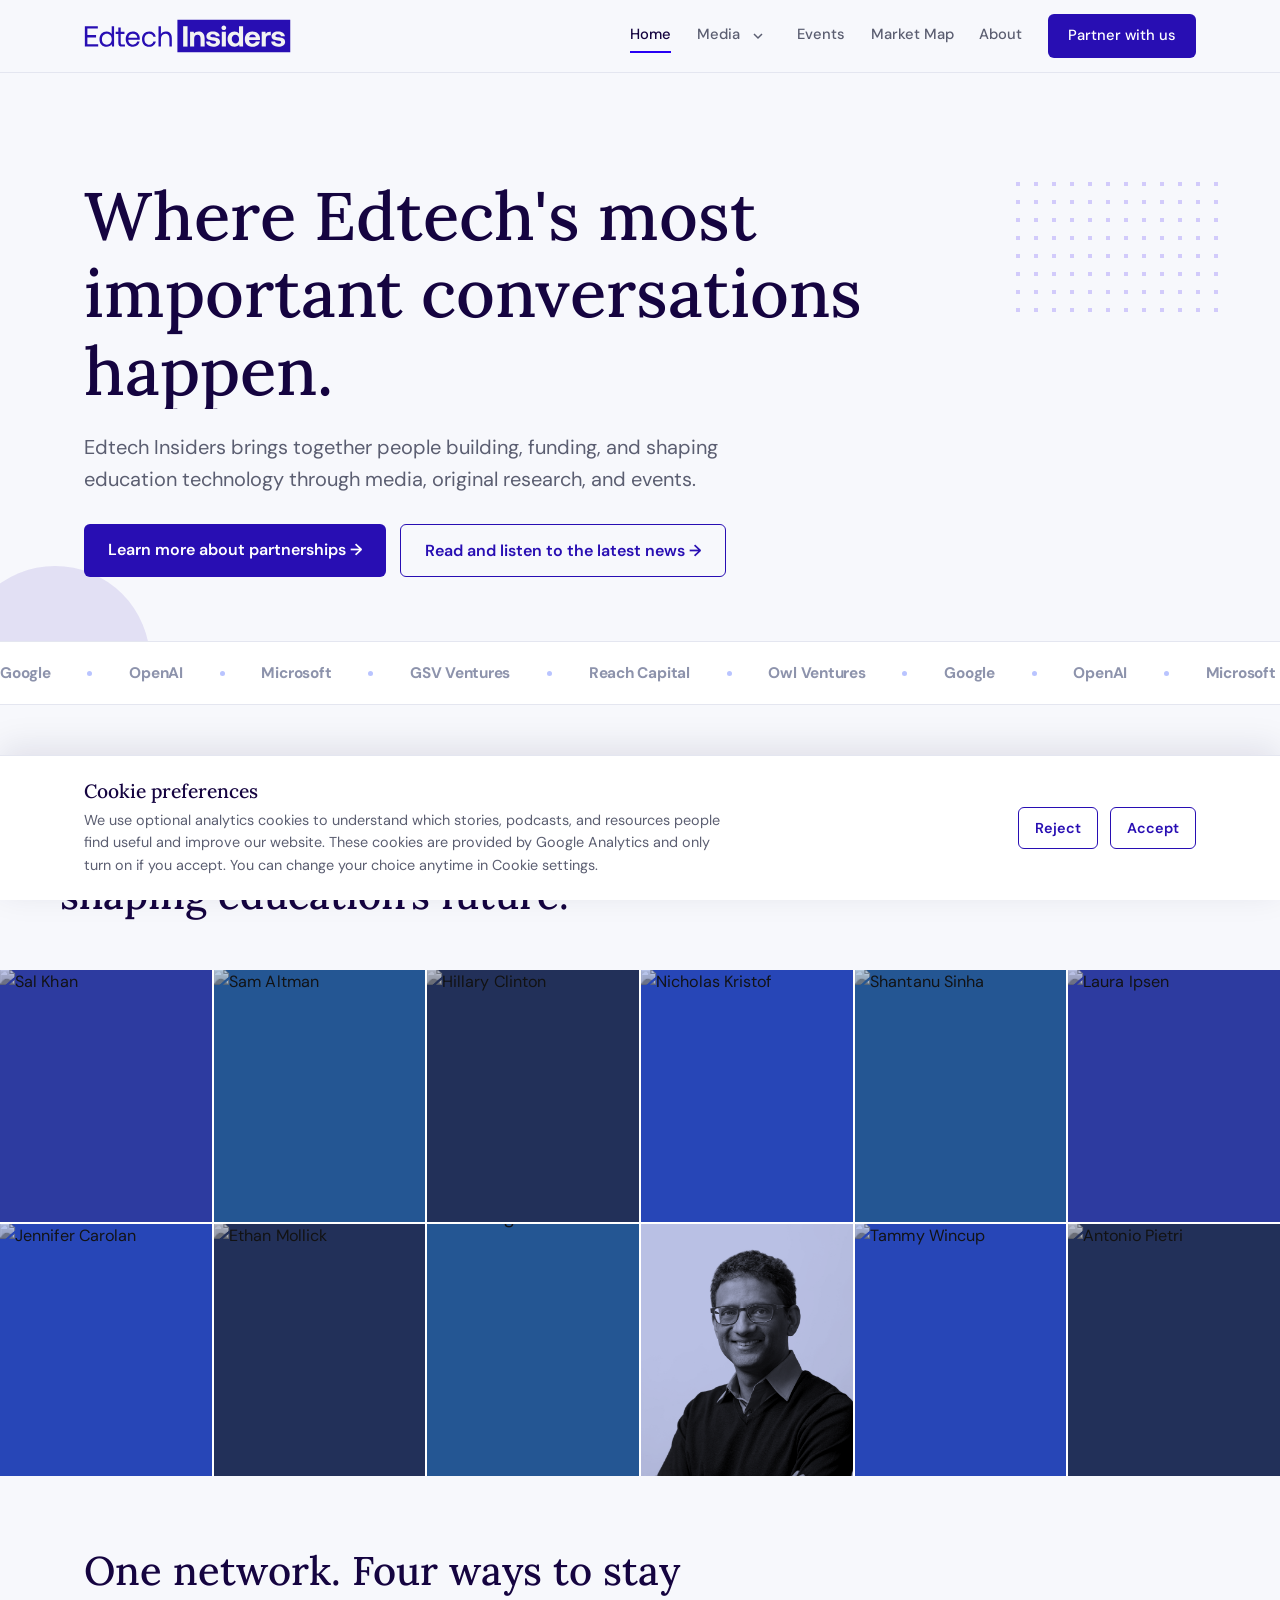
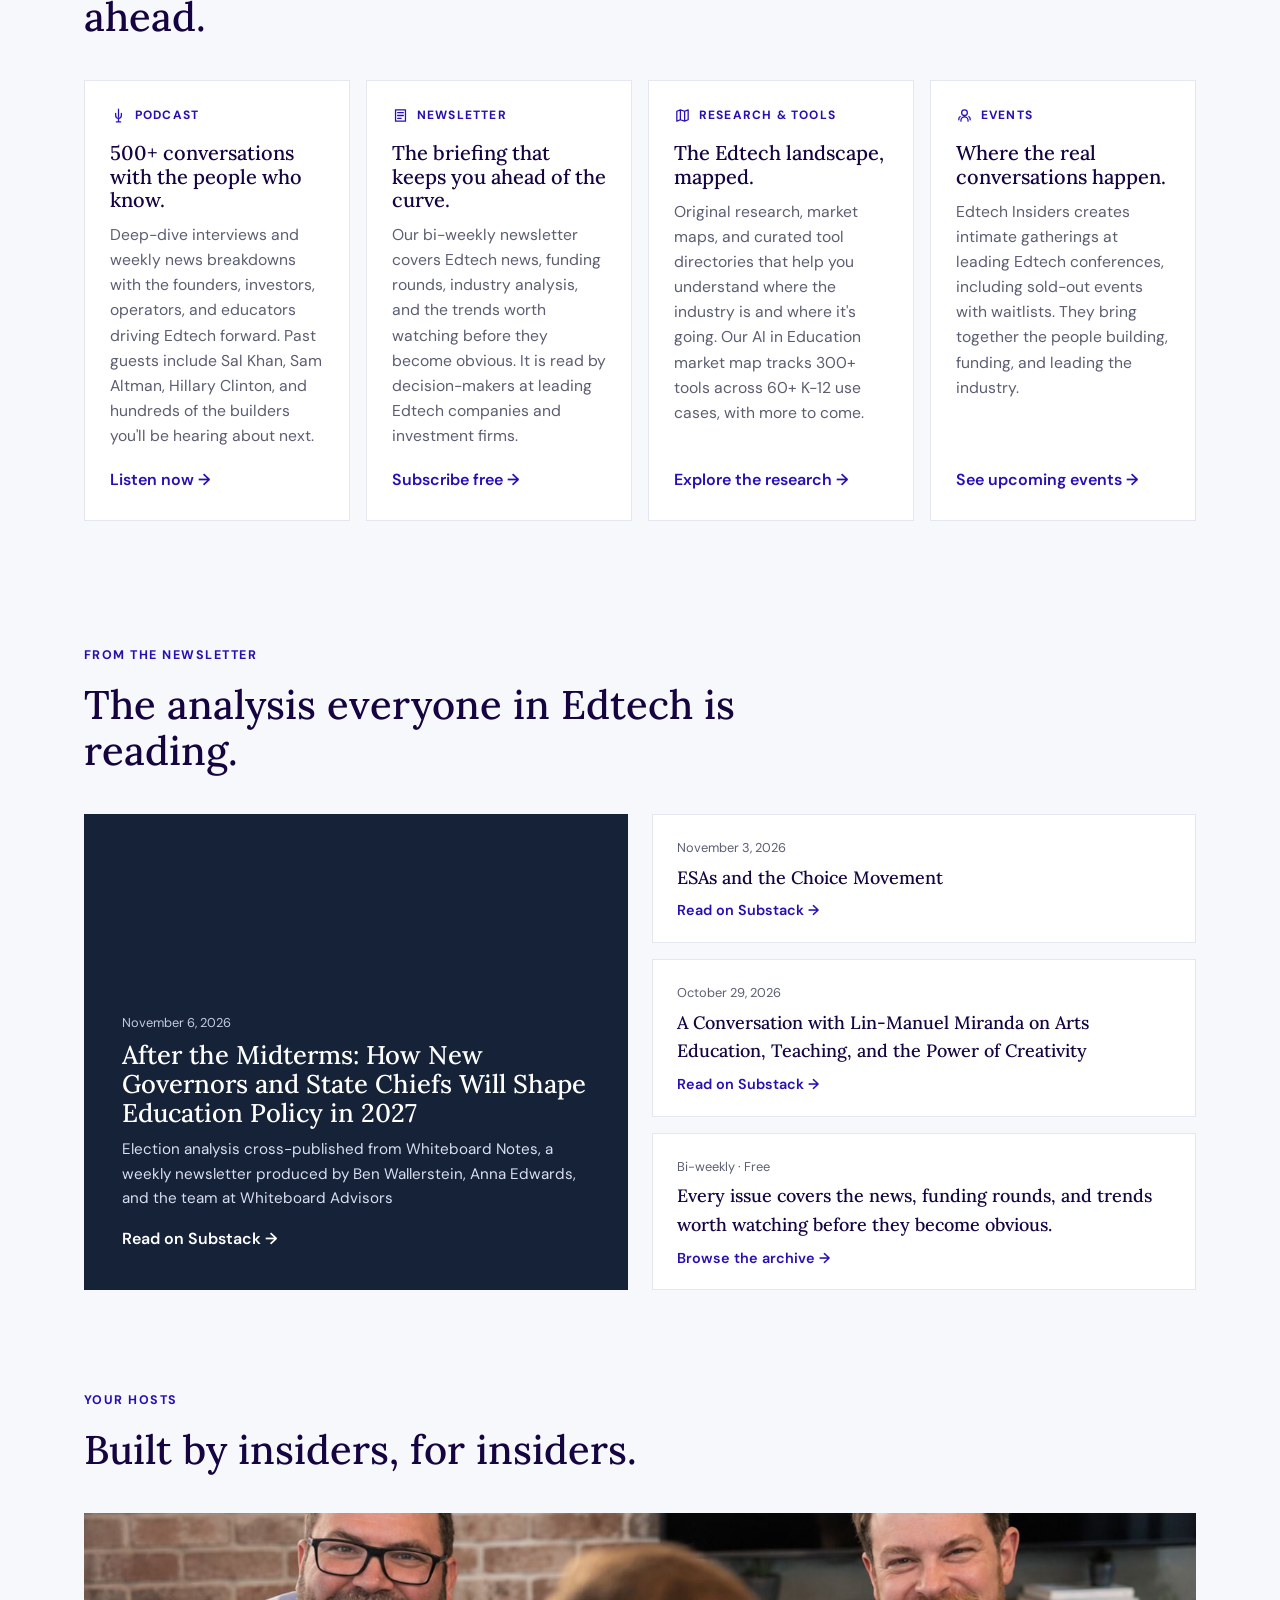
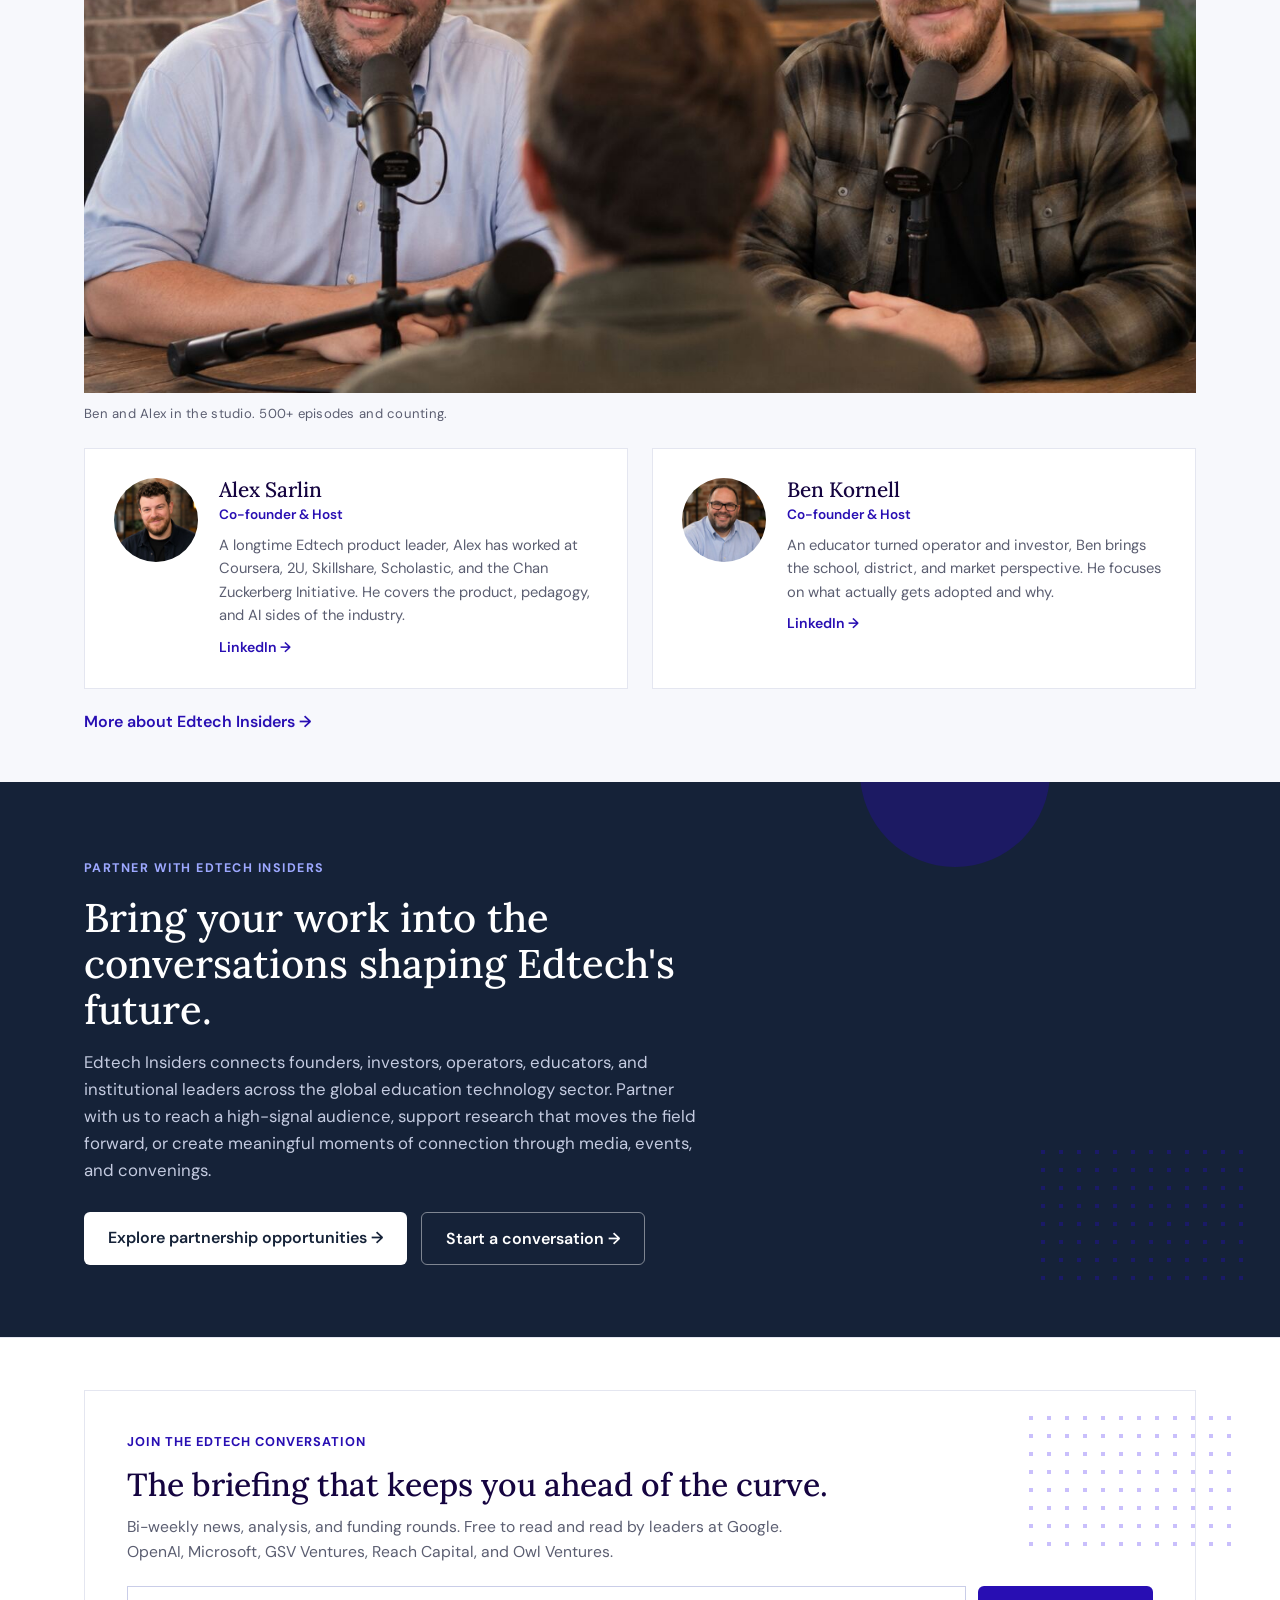
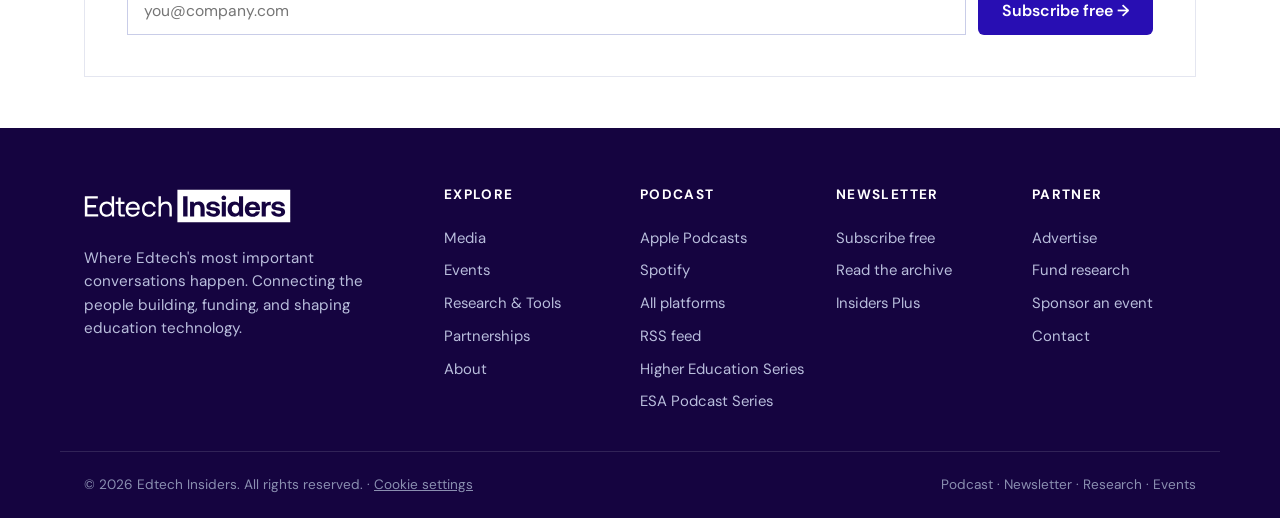
==== commit cdbb7298: "Refresh homepage and Media stories from the Substack feed" ====
--- a/index.html
+++ b/index.html
@@ -4,6 +4,7 @@
 <meta charset="UTF-8">
 <meta name="viewport" content="width=device-width, initial-scale=1.0">
 <script src="/assets/analytics.js" defer></script>
+<script src="/assets/newsletter.js" defer></script>
 <title>Edtech Insiders: Where Edtech's most important conversations happen</title>
 <link rel="icon" type="image/png" href="[data-uri]">
 <link rel="preconnect" href="https://fonts.googleapis.com">
@@ -67,10 +68,12 @@
 .nav-disclosure:focus-visible,.nav-dropdown a:focus-visible{outline:2px solid var(--bright-blue);outline-offset:4px}
 .nav-dropdown{position:absolute;top:100%;left:0;right:0;background:#fff;border-bottom:1px solid var(--line);box-shadow:0 14px 24px rgba(21,4,64,.06);padding:2rem 0}
 .nav-dropdown[hidden]{display:none}
-.nav-dropdown-grid{display:grid;grid-template-columns:repeat(3,minmax(0,1fr));gap:2rem}
+.nav-dropdown-grid{display:grid;grid-template-columns:minmax(0,1.5fr) repeat(2,minmax(0,1fr));gap:2rem}
 .nav-links .nav-dropdown-link{display:block;padding:.5rem 0;border:0;color:var(--deep-blue)}
-.nav-dropdown-link strong{display:block;font:500 1.25rem/1.3 var(--serif);margin-bottom:.45rem}
-.nav-dropdown-link span{display:block;max-width:35ch;font-size:.88rem;line-height:1.5;color:var(--muted)}
+.nav-dropdown-link strong{display:block;font:500 1.05rem/1.3 var(--serif);margin-bottom:.45rem}
+.nav-dropdown-link span{display:block;max-width:35ch;font-size:.85rem;line-height:1.5;color:var(--muted)}
+.nav-dropdown-link[data-page="media"] strong{font-size:1.5rem;font-weight:600}
+.nav-dropdown-link[data-page="media"] span{font-size:.94rem}
 .nav-dropdown-link:hover strong{color:var(--bright-blue)}
 .nav-dropdown-link+.nav-dropdown-link{padding-left:2rem;border-left:1px solid var(--line)}
 @media(max-width:680px){.nav-media{width:100%}.nav-media-head{justify-content:space-between}.nav-dropdown{position:static;padding:.6rem 0 1rem;box-shadow:none;border-bottom:0}.nav-dropdown-grid{grid-template-columns:1fr;gap:1rem;padding:0 0 0 1rem}.nav-dropdown-link+.nav-dropdown-link{padding-left:0;border-left:0;border-top:1px solid var(--line);padding-top:1rem}}
@@ -389,7 +392,8 @@
 audio{width:100%;height:38px;margin-top:.7rem}
 .articles{display:grid;grid-template-columns:1fr 1fr;gap:1.5rem;align-items:stretch}
 .feat-article{background:var(--navy);color:#fff;border-radius:14px;padding:2.4rem;display:flex;flex-direction:column;justify-content:flex-end;min-height:320px;position:relative;overflow:hidden}
-.feat-article .fa-img{position:absolute;inset:0;background-size:cover;background-position:center;opacity:.38}
+.feat-article .fa-img{position:absolute;inset:0;width:100%;height:100%;object-fit:cover;opacity:.38}
+[data-newsletter-story][hidden],[data-newsletter-story] img[hidden]{display:none}
 .feat-article>*{position:relative}
 .feat-article .a-meta{font-size:.8rem;color:#C4CBE0}
 .feat-article h3{color:#fff;font-size:1.6rem;margin:.4rem 0 .6rem}
@@ -512,11 +516,6 @@
 @keyframes series-headshots-right{from{transform:translateX(calc(-50% - 1px))}to{transform:translateX(0)}}
 @media(prefers-reduced-motion:reduce){.series-headshots.is-animated{overflow-x:auto}.series-headshots-track{animation:none}.series-headshots-group[aria-hidden="true"]{display:none}}
 .higher-ed-listen{background:#fff}
-.series-pullquote{border-top:1px solid var(--line);border-bottom:1px solid var(--line)}
-.series-pullquote figure{max-width:960px;margin:0}
-.series-pullquote blockquote{font:500 clamp(1.7rem,3.2vw,2.8rem)/1.4 var(--serif);letter-spacing:-.02em;color:var(--deep-blue)}
-.series-pullquote figcaption{margin-top:1.75rem;font-size:.95rem;line-height:1.5;color:var(--muted)}
-.series-pullquote figcaption strong{display:block;font-weight:600;color:var(--brand-blue)}
 .series-player{margin-top:2rem;min-width:0}
 .series-player iframe{display:block;width:100%;max-width:100%;border:0}
 .series-platforms{display:grid;grid-template-columns:repeat(3,minmax(0,1fr));border-top:1px solid var(--line);border-bottom:1px solid var(--line);margin-top:2.25rem}
@@ -771,23 +770,23 @@
       <span class="label">From the newsletter</span>
       <div class="section-head"><h2>The analysis everyone in Edtech is reading.</h2></div>
       <div class="articles">
-        <div class="feat-article">
-          <div class="fa-img" style="background-image:url('https://substackcdn.com/image/fetch/w_1200,c_limit,f_auto,q_auto:good/https%3A%2F%2Fsubstack-post-media.s3.amazonaws.com%2Fpublic%2Fimages%2F3121ed46-5d5a-45de-8b67-d4ebe7f1b6fa_7339x4656.jpeg')"></div>
-          <span class="a-meta">April 21, 2026 · Sarah Morin, Ben Kornell, Alex Sarlin &amp; Jen Lapaz</span>
-          <h3>The Edtech Insiders Rundown of ASU+GSV 2026</h3>
-          <p>From AI's jagged edges to the skills revolution and the sobering sidebar conversations: what we heard, saw, and couldn't stop thinking about.</p>
-          <a href="https://edtechinsiders.substack.com/p/the-edtech-insiders-rundown-of-asugsv-55b" target="_blank" rel="noopener">Read on Substack →</a>
+        <div class="feat-article" data-newsletter-story="0">
+          <img class="fa-img" src="https://substackcdn.com/image/fetch/w_1000,c_limit,f_auto,q_auto:good/https%3A%2F%2Fsubstack-post-media.s3.amazonaws.com%2Fpublic%2Fimages%2Ff2840bcb-8188-4797-8772-5d3d85fc6d56_2048x1152.png" alt="" loading="lazy">
+          <time class="a-meta" datetime="2026-11-06">November 6, 2026</time>
+          <h3 data-story-title>After the Midterms: How New Governors and State Chiefs Will Shape Education Policy in 2027</h3>
+          <p data-story-summary>Election analysis cross-published from Whiteboard Notes, a weekly newsletter produced by Ben Wallerstein, Anna Edwards, and the team at Whiteboard Advisors</p>
+          <a href="https://edtechinsiders.substack.com/p/after-the-midterms-how-new-governors" target="_blank" rel="noopener">Read on Substack →</a>
         </div>
         <div class="article-list">
-          <div class="article-item">
-            <span class="a-meta">Edtech Insiders Newsletter</span>
-            <h4>Exclusive: T4 Education Reveals Top 25 Shortlists for Second Annual Global EdTech Prize</h4>
-            <a href="https://edtechinsiders.substack.com/p/exclusive-t4-education-reveals-top" target="_blank" rel="noopener">Read on Substack →</a>
-          </div>
-          <div class="article-item">
-            <span class="a-meta">Edtech Insiders Newsletter</span>
-            <h4>The Three Jobs of Teaching a Child to Read, and Where AI Fits In</h4>
-            <a href="https://edtechinsiders.substack.com/p/the-three-jobs-of-teaching-a-child" target="_blank" rel="noopener">Read on Substack →</a>
+          <div class="article-item" data-newsletter-story="1">
+            <time class="a-meta" datetime="2026-11-03">November 3, 2026</time>
+            <h4 data-story-title>ESAs and the Choice Movement</h4>
+            <a href="https://edtechinsiders.substack.com/p/esas-and-the-choice-movement" target="_blank" rel="noopener">Read on Substack →</a>
+          </div>
+          <div class="article-item" data-newsletter-story="2">
+            <time class="a-meta" datetime="2026-10-29">October 29, 2026</time>
+            <h4 data-story-title>A Conversation with Lin-Manuel Miranda on Arts Education, Teaching, and the Power of Creativity</h4>
+            <a href="https://edtechinsiders.substack.com/p/a-conversation-with-lin-manuel-miranda" target="_blank" rel="noopener">Read on Substack →</a>
           </div>
           <div class="article-item">
             <span class="a-meta">Bi-weekly · Free</span>
@@ -860,16 +859,15 @@
   </div>
   <div class="wrap atl">
     <div class="col col-l">
-      <div class="ed-item">
-        <img src="https://substackcdn.com/image/fetch/w_800,c_limit,f_auto,q_auto:good/https%3A%2F%2Fsubstack-post-media.s3.amazonaws.com%2Fpublic%2Fimages%2F3121ed46-5d5a-45de-8b67-d4ebe7f1b6fa_7339x4656.jpeg" alt="ASU+GSV 2026" loading="lazy">
-        <span class="credit">Edtech Insiders / ASU+GSV 2026</span>
-        <h3><a href="https://edtechinsiders.substack.com/p/the-edtech-insiders-rundown-of-asugsv-55b" target="_blank" rel="noopener">The Edtech Insiders Rundown of ASU+GSV 2026</a></h3>
-        <span class="byline">Sarah Morin, Ben Kornell &amp; Alex Sarlin</span>
-      </div>
-      <div class="ed-item">
-        <img src="https://substackcdn.com/image/fetch/w_800,c_limit,f_auto,q_auto:good/https%3A%2F%2Fsubstack-post-media.s3.amazonaws.com%2Fpublic%2Fimages%2Fbd252243-9788-4394-b1c0-a5cbc70e757f_2240x1260.png" alt="AI in math teaching" loading="lazy">
-        <h3><a href="https://edtechinsiders.substack.com/p/balancing-the-equation-why-ai-in" target="_blank" rel="noopener">Balancing the Equation: Why AI in Math Teaching Cuts Both Ways</a></h3>
-        <span class="byline">Sarah Morin, Alex Sarlin &amp; Ben Kornell</span>
+      <div class="ed-item" data-newsletter-story="0">
+        <img src="https://substackcdn.com/image/fetch/w_1000,c_limit,f_auto,q_auto:good/https%3A%2F%2Fsubstack-post-media.s3.amazonaws.com%2Fpublic%2Fimages%2Ff2840bcb-8188-4797-8772-5d3d85fc6d56_2048x1152.png" alt="" loading="lazy">
+        <h3><a data-story-title href="https://edtechinsiders.substack.com/p/after-the-midterms-how-new-governors" target="_blank" rel="noopener">After the Midterms: How New Governors and State Chiefs Will Shape Education Policy in 2027</a></h3>
+        <time class="byline" datetime="2026-11-06">November 6, 2026</time>
+      </div>
+      <div class="ed-item" data-newsletter-story="1">
+        <img src="https://substackcdn.com/image/fetch/w_1000,c_limit,f_auto,q_auto:good/https%3A%2F%2Fsubstack-post-media.s3.amazonaws.com%2Fpublic%2Fimages%2Fcf9acd29-1c2c-4992-a440-ffffd48a806d_6750x3375.png" alt="" loading="lazy">
+        <h3><a data-story-title href="https://edtechinsiders.substack.com/p/esas-and-the-choice-movement" target="_blank" rel="noopener">ESAs and the Choice Movement</a></h3>
+        <time class="byline" datetime="2026-11-03">November 3, 2026</time>
       </div>
     </div>
     <div class="col col-c ed-feat">
@@ -891,12 +889,13 @@
         <div><h4><a href="https://www.buzzsprout.com/1877869/episodes/19480747" target="_blank" rel="noopener">Why Kids Should Help Design EdTech: Inside the Cooney Center's Co-Design Movement</a></h4><span class="byline">The Podcast</span></div>
         <img src="https://storage.buzzsprout.com/uiktgxvyeylokiaimp6uy6ppybt1?.jpg" alt="" loading="lazy">
       </div>
-      <div class="ed-mini">
-        <div><h4><a href="https://edtechinsiders.substack.com/p/theres-more-to-ai-grading-than-scoring" target="_blank" rel="noopener">There's More to AI Grading Than Scoring</a></h4><span class="byline">The Newsletter</span></div>
-        <img src="https://substackcdn.com/image/fetch/w_320,h_320,c_fill,f_auto,q_auto:good,g_center/https%3A%2F%2Fsubstack-post-media.s3.amazonaws.com%2Fpublic%2Fimages%2Fce0015b2-62a1-463d-b58e-65ef32906c86_2240x1260.png" alt="" loading="lazy">
-      </div>
-      <div class="ed-mini" style="border-bottom:none">
-        <div><h4><a href="https://edtechinsiders.substack.com/p/exclusive-t4-education-reveals-top" target="_blank" rel="noopener">Exclusive: T4 Education Reveals Top 25 Shortlists for Global EdTech Prize</a></h4><span class="byline">The Newsletter</span></div>
+      <div class="ed-mini" data-newsletter-story="2">
+        <div><h4><a data-story-title href="https://edtechinsiders.substack.com/p/a-conversation-with-lin-manuel-miranda" target="_blank" rel="noopener">A Conversation with Lin-Manuel Miranda on Arts Education, Teaching, and the Power of Creativity</a></h4><time class="byline" datetime="2026-10-29">October 29, 2026</time></div>
+        <img src="https://substackcdn.com/image/fetch/w_1000,c_limit,f_auto,q_auto:good/https%3A%2F%2Fsubstack-post-media.s3.amazonaws.com%2Fpublic%2Fimages%2F8d373a69-d10b-42d9-8fc6-232ca980cbbe_1064x1092.jpeg" alt="" loading="lazy">
+      </div>
+      <div class="ed-mini" data-newsletter-story="3" style="border-bottom:none">
+        <div><h4><a data-story-title href="https://edtechinsiders.substack.com/p/takeaways-from-edtech-week-evidence" target="_blank" rel="noopener">Takeaways from EDTECH WEEK: Evidence Gets You In. Outcomes Get You Renewed. AI Gets Vetted.</a></h4><time class="byline" datetime="2026-10-23">October 23, 2026</time></div>
+        <img src="https://substackcdn.com/image/fetch/w_1000,c_limit,f_auto,q_auto:good/https%3A%2F%2Fsubstack-post-media.s3.amazonaws.com%2Fpublic%2Fimages%2F2ee9b134-7d65-4b66-b6f8-6d5ad4a3aab1_6240x3512.jpeg" alt="" loading="lazy">
       </div>
       <div class="ed-promo">
         <span class="ep-label">Insiders Plus</span>
@@ -987,11 +986,11 @@
       <span class="label">The Newsletter</span>
       <div class="section-head"><h2>The briefing that keeps you ahead of the curve.</h2></div>
       <div class="row-list">
-        <div class="row-item"><div><div class="ri-meta">July 21, 2026</div><div class="ri-title">Exclusive: T4 Education Reveals Top 25 Shortlists for Second Annual Global EdTech Prize</div></div><a href="https://edtechinsiders.substack.com/p/exclusive-t4-education-reveals-top" target="_blank" rel="noopener">Read →</a></div>
-        <div class="row-item"><div><div class="ri-meta">July 2026</div><div class="ri-title">The World Cup: Can America Afford to Play?</div></div><a href="https://edtechinsiders.substack.com/p/the-world-cup-can-america-afford" target="_blank" rel="noopener">Read →</a></div>
-        <div class="row-item"><div><div class="ri-meta">July 2026</div><div class="ri-title">The Three Jobs of Teaching a Child to Read, and Where AI Fits In</div></div><a href="https://edtechinsiders.substack.com/p/the-three-jobs-of-teaching-a-child" target="_blank" rel="noopener">Read →</a></div>
-        <div class="row-item"><div><div class="ri-meta">June 25, 2026</div><div class="ri-title">Balancing the Equation: Why AI in Math Teaching Cuts Both Ways</div></div><a href="https://edtechinsiders.substack.com/p/balancing-the-equation-why-ai-in" target="_blank" rel="noopener">Read →</a></div>
-        <div class="row-item"><div><div class="ri-meta">June 11, 2026</div><div class="ri-title">There's More to AI Grading Than Scoring</div></div><a href="https://edtechinsiders.substack.com/p/theres-more-to-ai-grading-than-scoring" target="_blank" rel="noopener">Read →</a></div>
+        <div class="row-item" data-newsletter-story="4"><div><time class="ri-meta" datetime="2026-10-21">October 21, 2026</time><div class="ri-title" data-story-title>3 Days To Go: Inside Google’s Approach to Learning Impact</div></div><a href="https://edtechinsiders.substack.com/p/2-days-to-go-inside-googles-approach" target="_blank" rel="noopener">Read →</a></div>
+        <div class="row-item" data-newsletter-story="5"><div><time class="ri-meta" datetime="2026-10-15">October 15, 2026</time><div class="ri-title" data-story-title>A Conversation with Reed Hastings on AI, Education, and the Future of Learning</div></div><a href="https://edtechinsiders.substack.com/p/a-conversation-with-reed-hastings" target="_blank" rel="noopener">Read →</a></div>
+        <div class="row-item" data-newsletter-story="6"><div><time class="ri-meta" datetime="2026-10-14">October 14, 2026</time><div class="ri-title" data-story-title>Inside Google’s Approach to Learning Impact</div></div><a href="https://edtechinsiders.substack.com/p/inside-googles-approach-to-learning" target="_blank" rel="noopener">Read →</a></div>
+        <div class="row-item" data-newsletter-story="7"><div><time class="ri-meta" datetime="2026-10-09">October 9, 2026</time><div class="ri-title" data-story-title>Building Responsibly: The Learning Science Behind Google’s Learning Tools</div></div><a href="https://edtechinsiders.substack.com/p/building-responsibly-the-learning" target="_blank" rel="noopener">Read →</a></div>
+        <div class="row-item" data-newsletter-story="8"><div><time class="ri-meta" datetime="2026-10-07">October 7, 2026</time><div class="ri-title" data-story-title>How Google Measures Learning Impact in the Age of AI</div></div><a href="https://edtechinsiders.substack.com/p/how-google-measures-learning-impact" target="_blank" rel="noopener">Read →</a></div>
       </div>
       <p style="margin-top:1.2rem"><a href="https://edtechinsiders.substack.com/archive" target="_blank" rel="noopener" style="font-weight:600">Browse the full archive →</a></p>
       <figure class="editorial-pullquote">
@@ -1085,7 +1084,7 @@
     <div class="wrap">
       <span class="label">Education Savings Accounts</span>
       <h1>ESA Podcast Series</h1>
-      <p class="series-byline">Launching November 2026</p>
+      <p class="series-byline">New Episodes Tuesdays &amp; Thursdays This November 2026</p>
       <p class="kicker">A new Edtech Insiders podcast series exploring education savings accounts and the people building the platforms, schools, and learning communities around them.</p>
     </div>
   </div>
@@ -1103,14 +1102,6 @@
         <div class="series-headshot guest-tile tone-indigo" tabindex="0" title="William Wiltshire · Bundled"><img src="/assets/esa-guests/william-wiltshire.webp" alt="William Wiltshire" width="720" height="960" loading="lazy"><span class="guest-tile-overlay"><span class="guest-tile-name">William Wiltshire</span><span class="guest-tile-role">Bundled</span></span></div>
       </div>
       <script defer src="/assets/highered-guests.js"></script>
-    </div>
-  </div>
-  <div class="section series-pullquote">
-    <div class="wrap">
-      <figure>
-        <blockquote cite="https://edtechinsiders.buzzsprout.com/1877869/episodes/20052986-esa-series-how-education-savings-accounts-are-reshaping-the-education-landscape-with-dr-cara-candal-of-excelined">“What we really want ideally is that the money is attached to children. It’s attached to the people who are receiving the services…”</blockquote>
-        <figcaption><strong>Dr. Cara Candal</strong>ExcelinEd</figcaption>
-      </figure>
     </div>
   </div>
   <div class="section higher-ed-listen">
@@ -1871,10 +1862,23 @@
   var menu=document.querySelector('.menu-btn');
   var links=document.querySelector('.nav-links');
   if(!group||!toggle||!panel||!menu||!links)return;
-  function setOpen(open){toggle.setAttribute('aria-expanded',String(open));panel.hidden=!open;}
+  var hoverMenu = window.matchMedia('(hover:hover) and (min-width:681px)');
+  var closeTimer;
+  function setOpen(open) {
+    window.clearTimeout(closeTimer);
+    toggle.setAttribute('aria-expanded', String(open));
+    panel.hidden = !open;
+  }
   toggle.addEventListener('click',function(){setOpen(toggle.getAttribute('aria-expanded')!=='true');});
-  group.addEventListener('mouseenter',function(){if(window.matchMedia('(hover:hover) and (min-width:681px)').matches)setOpen(true);});
-  group.addEventListener('mouseleave',function(){if(window.matchMedia('(hover:hover) and (min-width:681px)').matches&&!group.contains(document.activeElement))setOpen(false);});
+  group.addEventListener('mouseenter', function () {
+    if (hoverMenu.matches) setOpen(true);
+  });
+  group.addEventListener('mouseleave', function () {
+    if (!hoverMenu.matches || panel.hidden || group.contains(document.activeElement)) return;
+    closeTimer = window.setTimeout(function () {
+      if (!group.contains(document.activeElement)) setOpen(false);
+    }, 350);
+  });
   group.addEventListener('focusout',function(event){if(!group.contains(event.relatedTarget))setOpen(false);});
   document.addEventListener('click',function(event){if(!group.contains(event.target))setOpen(false);});
   document.addEventListener('keydown',function(event){if(event.key==='Escape'&&!panel.hidden){setOpen(false);toggle.focus();}});
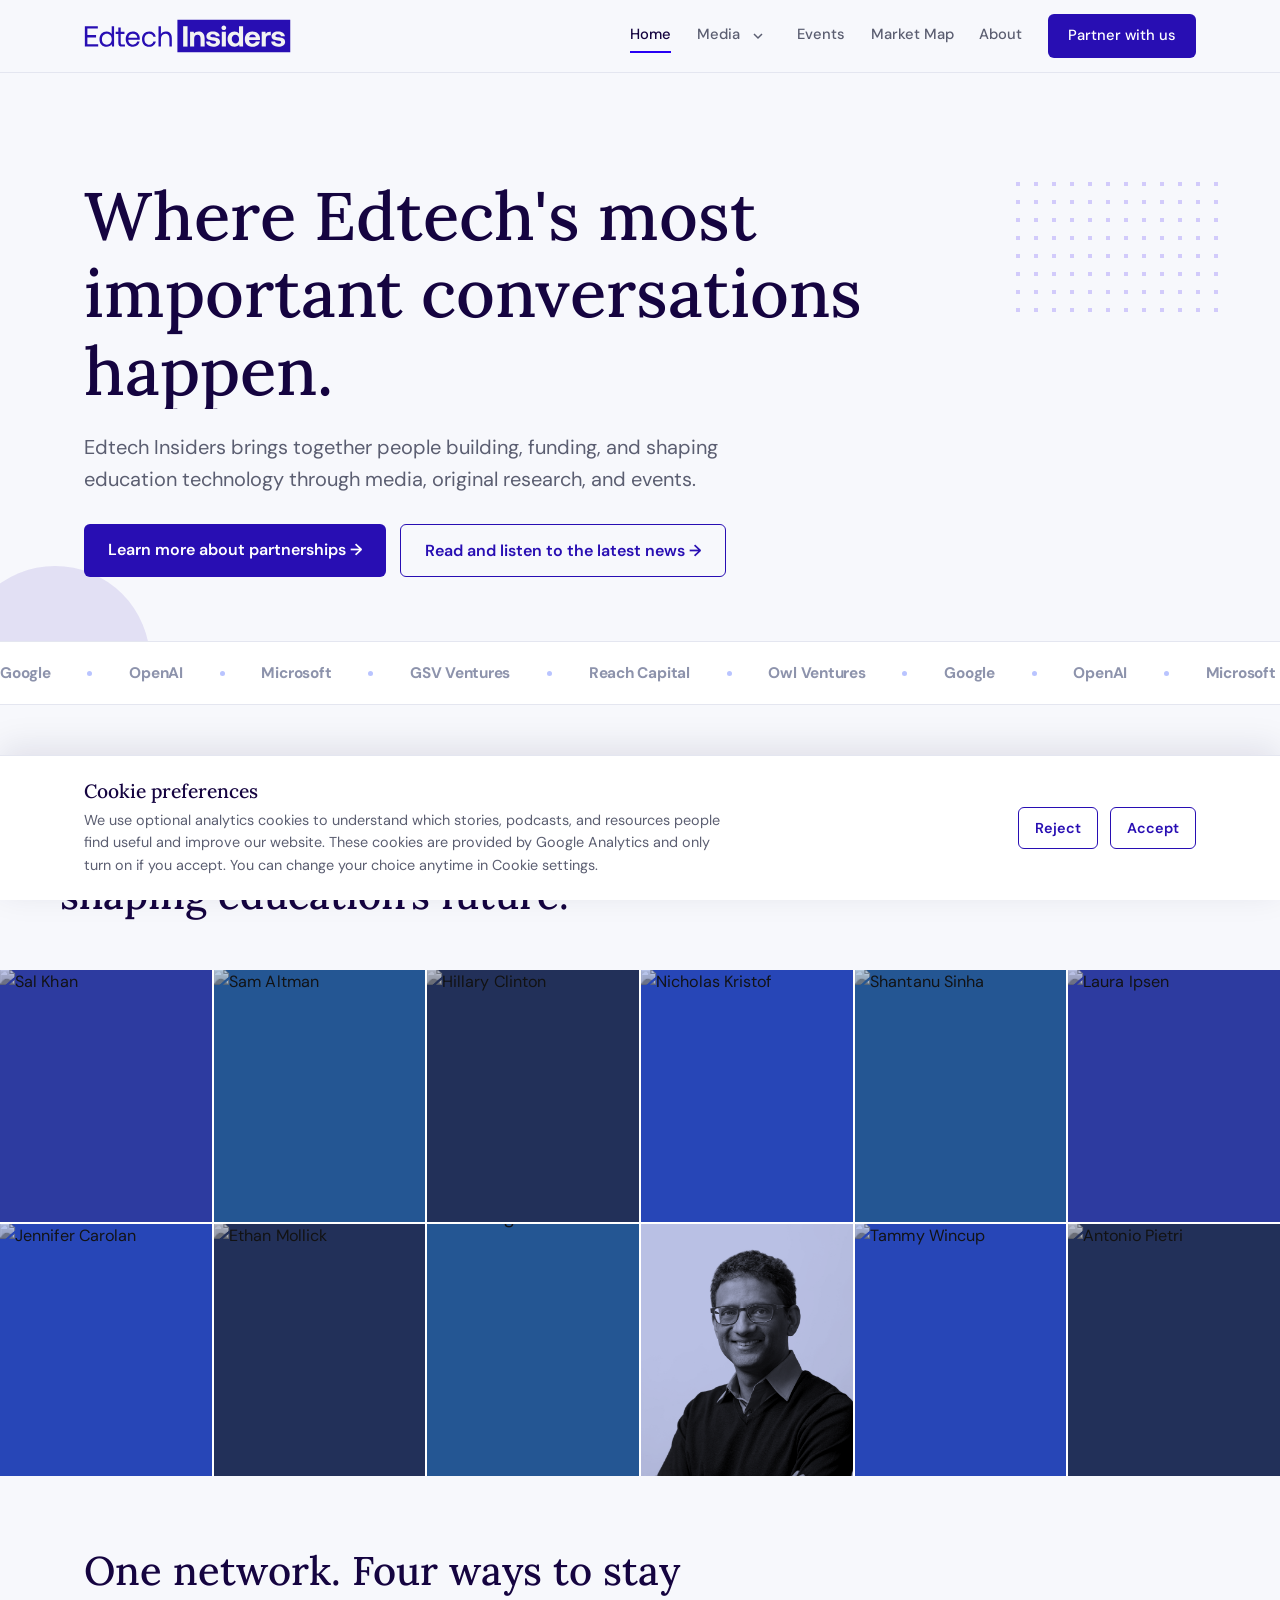
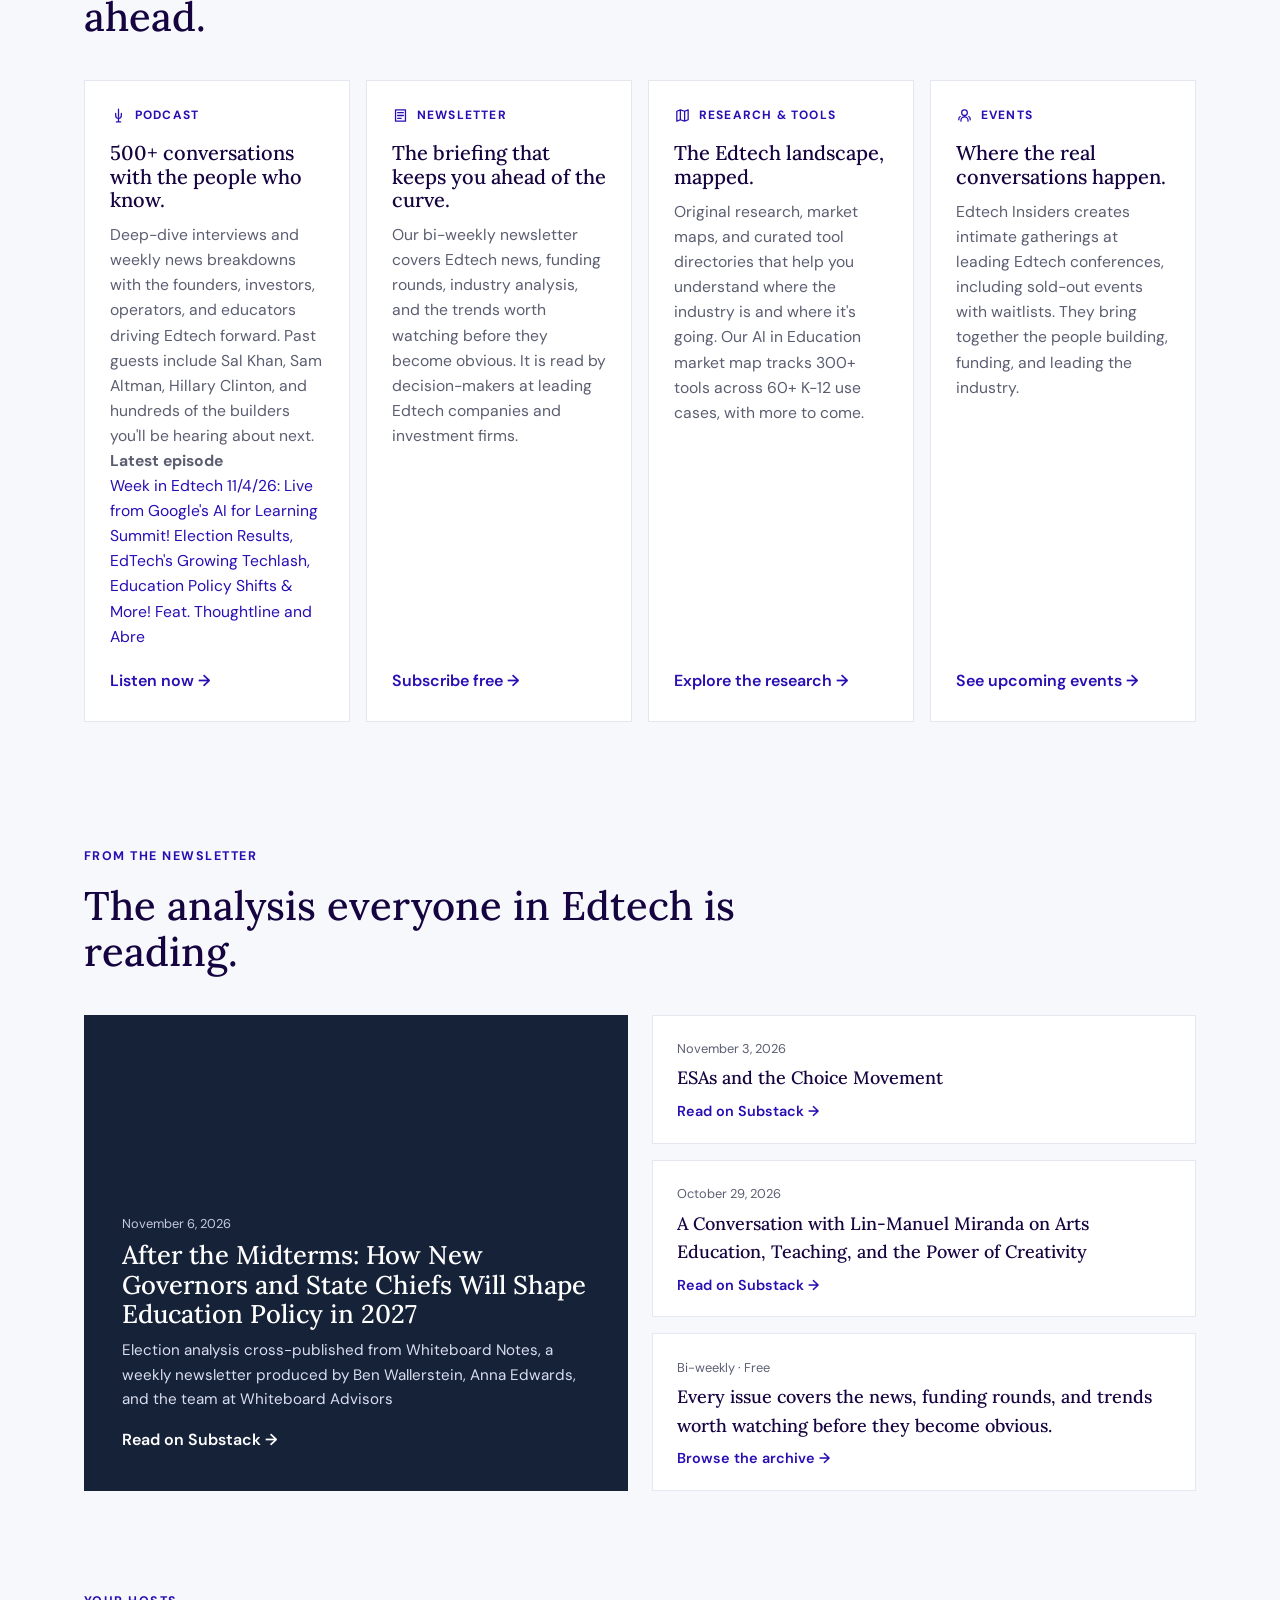
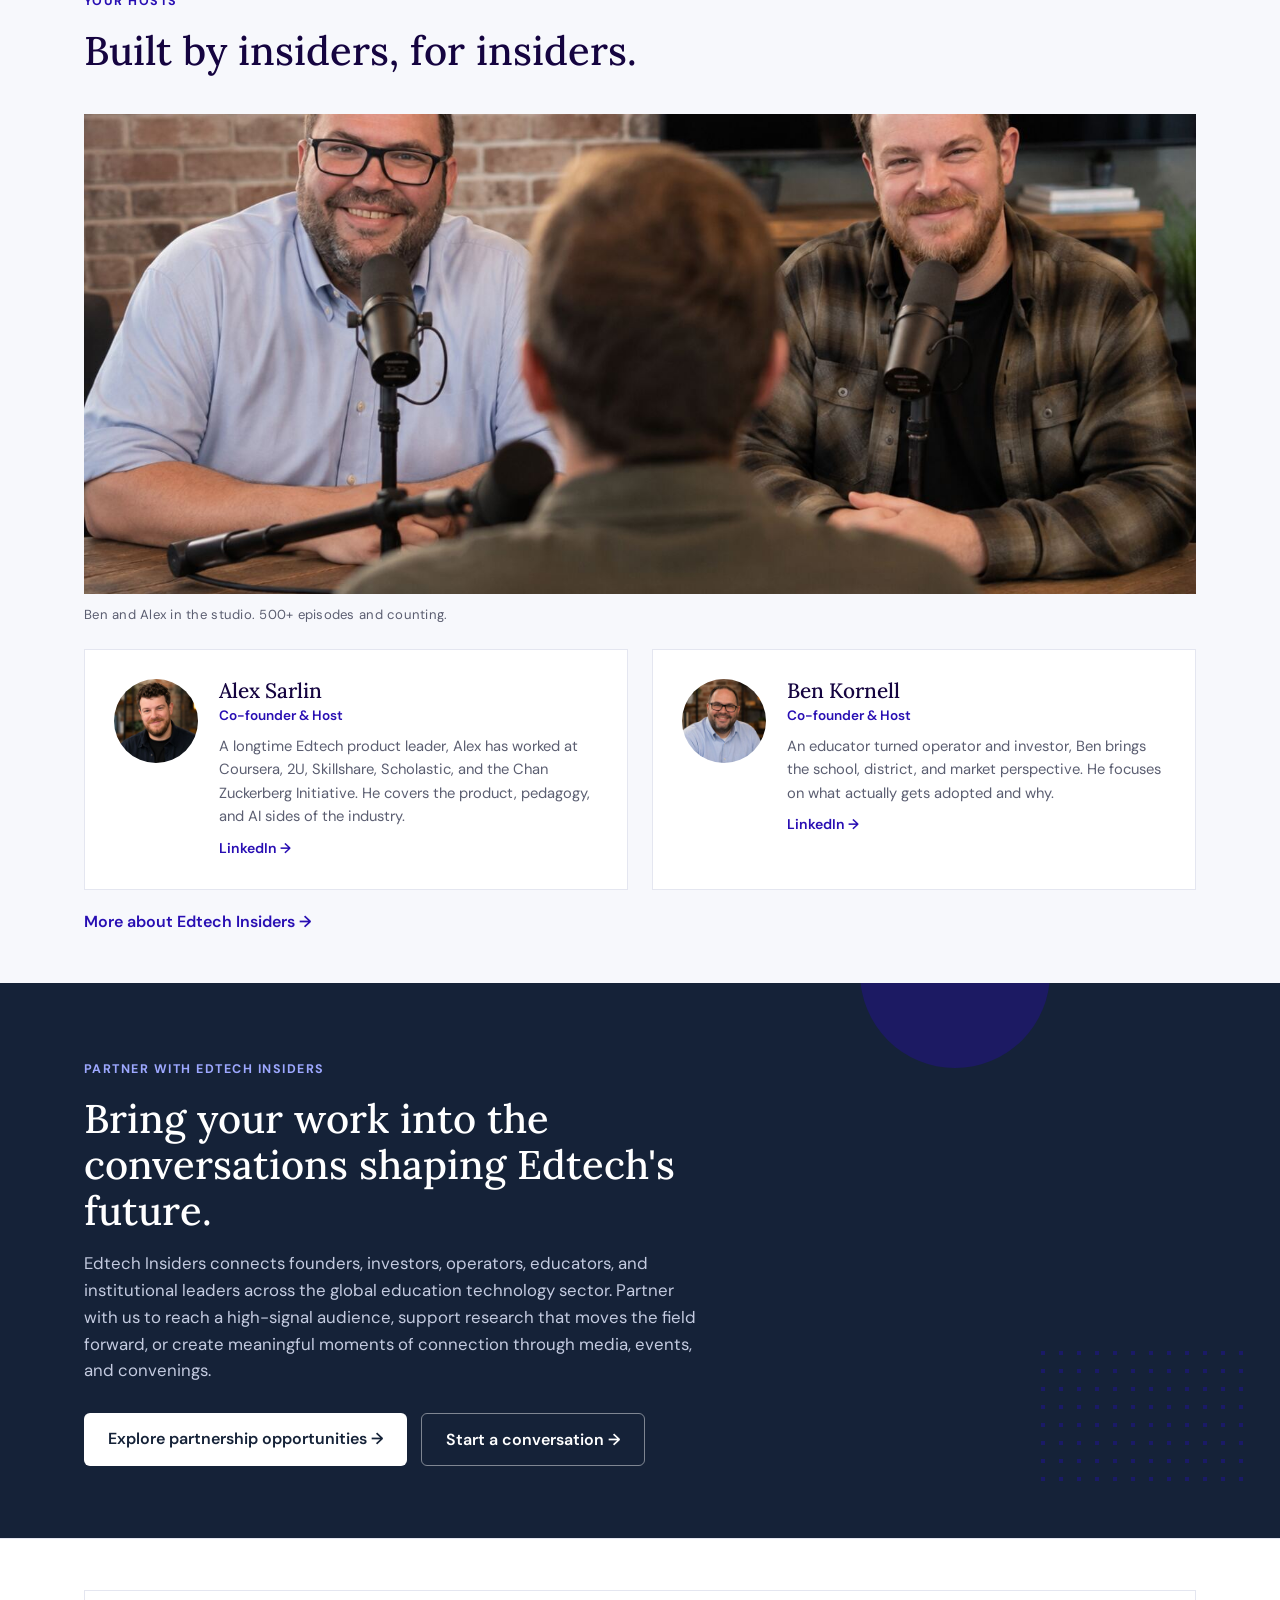
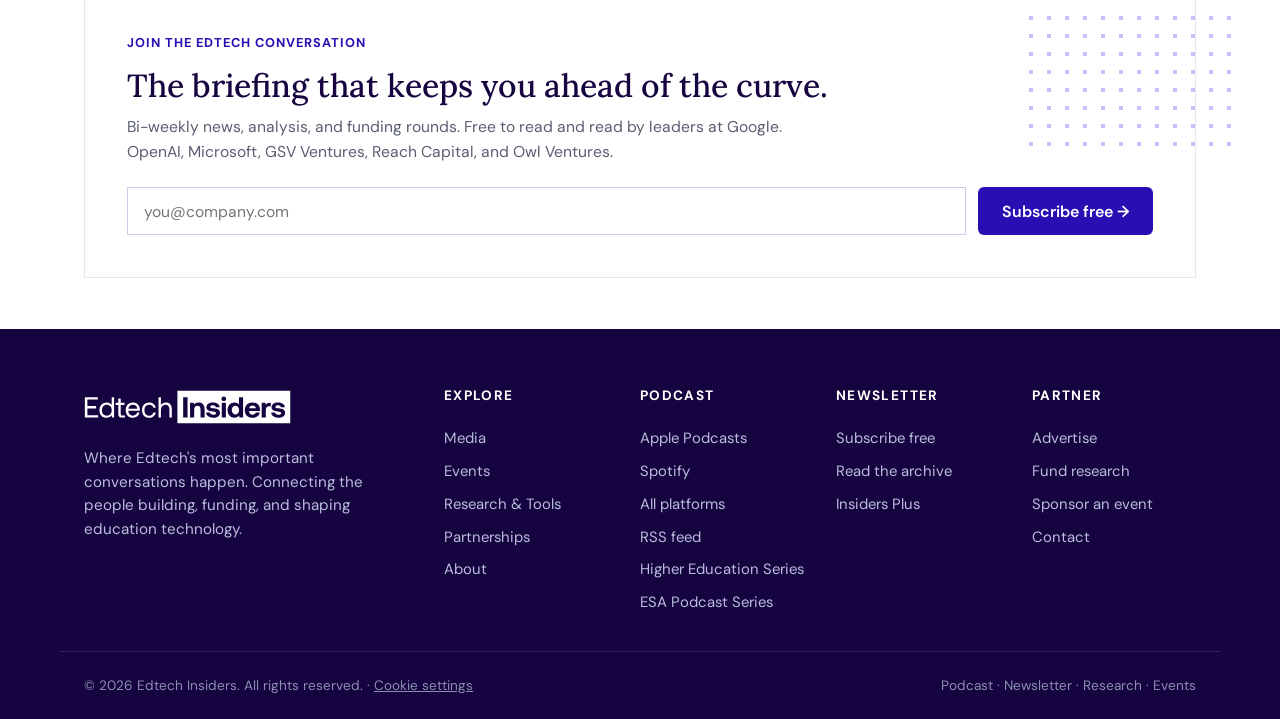
==== commit df225c22: "Keep newsletter and podcast cards current from publisher feeds" ====
--- a/index.html
+++ b/index.html
@@ -5,6 +5,7 @@
 <meta name="viewport" content="width=device-width, initial-scale=1.0">
 <script src="/assets/analytics.js" defer></script>
 <script src="/assets/newsletter.js" defer></script>
+<script src="/assets/podcast.js" defer></script>
 <title>Edtech Insiders: Where Edtech's most important conversations happen</title>
 <link rel="icon" type="image/png" href="[data-uri]">
 <link rel="preconnect" href="https://fonts.googleapis.com">
@@ -394,6 +395,7 @@
 .feat-article{background:var(--navy);color:#fff;border-radius:14px;padding:2.4rem;display:flex;flex-direction:column;justify-content:flex-end;min-height:320px;position:relative;overflow:hidden}
 .feat-article .fa-img{position:absolute;inset:0;width:100%;height:100%;object-fit:cover;opacity:.38}
 [data-newsletter-story][hidden],[data-newsletter-story] img[hidden]{display:none}
+[data-podcast-episode][hidden],[data-podcast-episode] [hidden]{display:none}
 .feat-article>*{position:relative}
 .feat-article .a-meta{font-size:.8rem;color:#C4CBE0}
 .feat-article h3{color:#fff;font-size:1.6rem;margin:.4rem 0 .6rem}
@@ -734,6 +736,7 @@
           <div class="offering-label"><svg viewBox="0 0 24 24" aria-hidden="true"><path d="M12 3v11M8 9v3a4 4 0 0 0 8 0V9M12 16v5M9 21h6" stroke-linecap="round"/></svg>Podcast</div>
           <h3>500+ conversations with the people who know.</h3>
           <p>Deep-dive interviews and weekly news breakdowns with the founders, investors, operators, and educators driving Edtech forward. Past guests include Sal Khan, Sam Altman, Hillary Clinton, and hundreds of the builders you'll be hearing about next.</p>
+          <p data-podcast-episode="0"><strong>Latest episode</strong><br><a data-episode-link data-episode-title href="https://www.buzzsprout.com/1877869/episodes/20087234" target="_blank" rel="noopener">Week in Edtech 11/4/26: Live from Google&#39;s AI for Learning Summit! Election Results, EdTech&#39;s Growing Techlash, Education Policy Shifts &amp; More! Feat. Thoughtline and Abre</a></p>
           <a class="card-cta" href="#media">Listen now →</a>
           </div>
         </div>
@@ -870,24 +873,24 @@
         <time class="byline" datetime="2026-11-03">November 3, 2026</time>
       </div>
     </div>
-    <div class="col col-c ed-feat">
-      <img class="ed-feat-img" id="media-epi-art" src="https://storage.buzzsprout.com/qf3fbiviytigkzgutxfmgpcf2m1d?.jpg" alt="Latest episode artwork">
+    <div class="col col-c ed-feat" data-podcast-episode="0">
+      <img class="ed-feat-img" id="media-epi-art" src="https://storage.buzzsprout.com/19oum2yf11cop08t1bfn1itsuhsi?.jpg" alt="Latest episode artwork">
       <span class="credit">The Edtech Insiders Podcast · Latest episode</span>
-      <h2 id="media-epi-title">Student-Centered Learning, AI, and School Redesign with Julie Young of Florida Virtual School</h2>
-      <p class="ed-dek">Deep-dive interviews with the founders, investors, operators, and educators driving Edtech forward.</p>
+      <h2 id="media-epi-title" data-episode-title>Week in Edtech 11/4/26: Live from Google&#39;s AI for Learning Summit! Election Results, EdTech&#39;s Growing Techlash, Education Policy Shifts &amp; More! Feat. Thoughtline and Abre</h2>
+      <p class="ed-dek" data-episode-summary>Join hosts Ben Kornell and Alex Sarlin as they unpack the latest developments in education policy, Google&#39;s AI strategy, the growing techlash, and how AI is reshaping teaching, learning,…</p>
       <span class="byline">Alex Sarlin &amp; Ben Kornell</span>
-      <span class="credit" id="media-epi-meta" style="margin-top:.3rem">July 27, 2026 · 44 min</span>
-      <audio id="media-epi-audio" controls preload="none" src="https://www.buzzsprout.com/1877869/episodes/19462985-student-centered-learning-ai-and-school-redesign-with-julie-young-of-florida-virtual-school.mp3"></audio>
+      <span class="credit" id="media-epi-meta" style="margin-top:.3rem"><time datetime="2026-11-09">November 9, 2026</time><span data-episode-duration> · 68 min</span></span>
+      <audio id="media-epi-audio" controls preload="none" src="https://www.buzzsprout.com/1877869/episodes/20087234-week-in-edtech-11-4-26-live-from-google-s-ai-for-learning-summit-election-results-edtech-s-growing-techlash-education-policy-shifts-more-feat-thoughtline-and-abre.mp3"></audio>
       <span class="epi-platforms">Listen on <a href="https://podcasts.apple.com/us/podcast/edtech-insiders/id1592196859" target="_blank" rel="noopener">Apple</a> · <a href="https://open.spotify.com/show/4PeMaMtSPgIBYXhxoqAyik" target="_blank" rel="noopener">Spotify</a> · <a href="https://edtechinsiders.buzzsprout.com" target="_blank" rel="noopener">everywhere</a></span>
     </div>
     <div class="col col-r">
-      <div class="ed-mini">
-        <div><h4><a href="https://www.buzzsprout.com/1877869/episodes/19524716" target="_blank" rel="noopener">Week in Edtech 7/15/26: NYC Pauses AI Procurement, Claude for Teachers &amp; More</a></h4><span class="byline">The Podcast</span></div>
-        <img src="https://storage.buzzsprout.com/4gjrena17lbagf4e7f9uvvhcddgg?.jpg" alt="" loading="lazy">
-      </div>
-      <div class="ed-mini">
-        <div><h4><a href="https://www.buzzsprout.com/1877869/episodes/19480747" target="_blank" rel="noopener">Why Kids Should Help Design EdTech: Inside the Cooney Center's Co-Design Movement</a></h4><span class="byline">The Podcast</span></div>
-        <img src="https://storage.buzzsprout.com/uiktgxvyeylokiaimp6uy6ppybt1?.jpg" alt="" loading="lazy">
+      <div class="ed-mini" data-podcast-episode="1">
+        <div><h4><a data-episode-link data-episode-title href="https://www.buzzsprout.com/1877869/episodes/19665362" target="_blank" rel="noopener">Can AI Turn Screen Time Into Learning Time? with Lionel Mora of Marble</a></h4><span class="byline">The Podcast · <time datetime="2026-11-09">November 9, 2026</time></span></div>
+        <img src="https://storage.buzzsprout.com/czmg5v19f7645f3vgyh6ymdpu33e?.jpg" alt="" loading="lazy">
+      </div>
+      <div class="ed-mini" data-podcast-episode="2">
+        <div><h4><a data-episode-link data-episode-title href="https://www.buzzsprout.com/1877869/episodes/20012197" target="_blank" rel="noopener">ESA Series: How ESAs and AI Are Redefining School Choice with Jaysan Shah &amp; William Wiltshire of Bundled</a></h4><span class="byline">The Podcast · <time datetime="2026-11-05">November 5, 2026</time></span></div>
+        <img src="https://storage.buzzsprout.com/waw7qglb0fp0tqxxk918synoc7nb?.jpg" alt="" loading="lazy">
       </div>
       <div class="ed-mini" data-newsletter-story="2">
         <div><h4><a data-story-title href="https://edtechinsiders.substack.com/p/a-conversation-with-lin-manuel-miranda" target="_blank" rel="noopener">A Conversation with Lin-Manuel Miranda on Arts Education, Teaching, and the Power of Creativity</a></h4><time class="byline" datetime="2026-10-29">October 29, 2026</time></div>
@@ -953,9 +956,30 @@
     <div class="wrap">
       <span class="label">Recent episodes</span>
       <div class="episode-grid" id="episode-list">
-        <div class="row-item"><div style="flex:1;min-width:260px"><div class="ri-meta">Deep Dive · July 27, 2026</div><div class="ri-title">Student-Centered Learning, AI, and School Redesign with Julie Young of Florida Virtual School</div><div class="ri-sub">How FLVS grew from a small pilot into a global model for virtual education — and why AI should redesign school, not automate it.</div><audio controls preload="none" src="https://www.buzzsprout.com/1877869/episodes/19462985-student-centered-learning-ai-and-school-redesign-with-julie-young-of-florida-virtual-school.mp3"></audio></div><a href="https://www.buzzsprout.com/1877869/episodes/19462985" target="_blank" rel="noopener">Open →</a></div>
-        <div class="row-item"><div style="flex:1;min-width:260px"><div class="ri-meta">This Week in Edtech · July 24, 2026</div><div class="ri-title">Week in Edtech 7/15/26: NYC Pauses AI Procurement, Anthropic Launches Claude for Teachers, Norway Restricts AI in Schools, and More!</div><div class="ri-sub">Feat. Louise Baigelman of Storyshares &amp; Ashish Bansal of StarSpark.AI</div><audio controls preload="none" src="https://www.buzzsprout.com/1877869/episodes/[base64].mp3"></audio></div><a href="https://www.buzzsprout.com/1877869/episodes/19524716" target="_blank" rel="noopener">Open →</a></div>
-        <div class="row-item"><div style="flex:1;min-width:260px"><div class="ri-meta">Deep Dive · July 20, 2026</div><div class="ri-title">Why Kids Should Help Design EdTech: Inside the Joan Ganz Cooney Center's Co-Design Movement</div><div class="ri-sub">Participatory co-design, learning science, and what kids' feedback reveals about AI tutors.</div><audio controls preload="none" src="https://www.buzzsprout.com/1877869/episodes/19480747-why-kids-should-help-design-edtech-inside-the-joan-ganz-cooney-center-s-co-design-movement.mp3"></audio></div><a href="https://www.buzzsprout.com/1877869/episodes/19480747" target="_blank" rel="noopener">Open →</a></div>
+        <article class="episode-card" data-podcast-episode="3">
+          <img class="episode-art" src="https://storage.buzzsprout.com/5yv4u0zogt9qbdjuqnq6j1pnn4sv?.jpg" alt="" loading="lazy">
+          <div class="ri-meta"><span data-episode-kind>Deep Dive</span> · <time datetime="2026-11-04">November 4, 2026</time></div>
+          <div class="ri-title" data-episode-title>Can AI Tutors Match Human Tutors? New Research from Eedi and Google DeepMind with Bibi Groot</div>
+          <div class="ri-sub" data-episode-summary>Bibi Groot designs &amp; implements randomised controlled trials to find out whether edtech actually works. As Chief Impact Officer at Eedi, she led a collaboration with Google DeepMind that…</div>
+          <audio controls preload="none" src="https://www.buzzsprout.com/1877869/episodes/20072100-can-ai-tutors-match-human-tutors-new-research-from-eedi-and-google-deepmind-with-bibi-groot.mp3"></audio>
+          <a data-episode-link href="https://www.buzzsprout.com/1877869/episodes/20072100" target="_blank" rel="noopener">Listen →</a>
+        </article>
+        <article class="episode-card" data-podcast-episode="4">
+          <img class="episode-art" src="https://storage.buzzsprout.com/tagg3eo239qk9jkjylihksm0l7d7?.jpg" alt="" loading="lazy">
+          <div class="ri-meta"><span data-episode-kind>ESA Series</span> · <time datetime="2026-11-03">November 3, 2026</time></div>
+          <div class="ri-title" data-episode-title>ESA Series: How Education Savings Accounts Are Reshaping the Education Landscape with Dr. Cara Candal of ExcelinEd</div>
+          <div class="ri-sub" data-episode-summary>Dr. Cara Candal is Vice President of Policy at ExcelinEd, where she leads education policy initiatives and helps states design and implement high-impact reforms. A former teacher and…</div>
+          <audio controls preload="none" src="https://www.buzzsprout.com/1877869/episodes/20052986-esa-series-how-education-savings-accounts-are-reshaping-the-education-landscape-with-dr-cara-candal-of-excelined.mp3"></audio>
+          <a data-episode-link href="https://www.buzzsprout.com/1877869/episodes/20052986" target="_blank" rel="noopener">Listen →</a>
+        </article>
+        <article class="episode-card" data-podcast-episode="5">
+          <img class="episode-art" src="https://storage.buzzsprout.com/188x2vcodmqa4wnrsg4bdvfffqk3?.jpg" alt="" loading="lazy">
+          <div class="ri-meta"><span data-episode-kind>This Week in Edtech</span> · <time datetime="2026-10-30">October 30, 2026</time></div>
+          <div class="ri-title" data-episode-title>Week in Edtech 10/27/26: Google Faces Congressional Scrutiny, Anthropic&#39;s Trillion-Dollar IPO Plans, Activate Learning Acquires Open Up Resources &amp; More! Feat. Chase Rigby of Tassel &amp; Sabih Bin Wasi of Stellic</div>
+          <div class="ri-sub" data-episode-summary>Join hosts Ben Kornell and Alex Sarlin as they cover the latest developments in edtech, from growing pushback against technology in schools and Anthropic&#39;s anticipated IPO to major…</div>
+          <audio controls preload="none" src="https://www.buzzsprout.com/1877869/episodes/[base64].mp3"></audio>
+          <a data-episode-link href="https://www.buzzsprout.com/1877869/episodes/20046088" target="_blank" rel="noopener">Listen →</a>
+        </article>
       </div>
       <p style="margin-top:1.2rem"><a href="https://edtechinsiders.buzzsprout.com" target="_blank" rel="noopener" style="font-weight:600">Browse the full episode archive →</a></p>
       <figure class="editorial-pullquote">
@@ -1945,73 +1969,6 @@
   if(source&&target)target.src=source.currentSrc||source.src;
 })();
 
-/* ---- Live episode feed ----
-   Pulls the newest episodes from the Buzzsprout RSS feed on every page load:
-   fills the homepage hero "Latest episode" card and rebuilds the podcast
-   page's "Recent episodes" list with inline players. If the fetch fails,
-   the hardcoded episodes remain as a fallback. */
-(function(){
-  var FEED='https://feeds.buzzsprout.com/1877869.rss';
-  var SHOW_ID='1877869';
-  function esc(s){var d=document.createElement('div');d.textContent=s;return d.innerHTML;}
-  function fmtDate(s){var d=new Date(s);return isNaN(d)?'':d.toLocaleDateString('en-US',{month:'long',day:'numeric',year:'numeric'});}
-  function fmtDur(s){var n=parseInt(s,10);if(!n)return'';return Math.round(n/60)+' min';}
-  function render(items){
-    var list=document.getElementById('episode-list');
-    if(list&&items.length){
-      list.innerHTML=items.map(function(ep){
-        var kind=/week in edtech/i.test(ep.title)?'This Week in Edtech':'Deep Dive';
-        return '<article class="episode-card">'+
-          (ep.art?'<img class="episode-art" src="'+esc(ep.art)+'" alt="">':'')+
-          '<div class="ri-meta">'+kind+' · '+esc(fmtDate(ep.date))+'</div>'+
-          '<div class="ri-title">'+esc(ep.title)+'</div>'+
-          (ep.summary?'<div class="ri-sub">'+esc(ep.summary)+'</div>':'')+
-          (ep.mp3?'<audio controls preload="none" src="'+esc(ep.mp3)+'"></audio>':'')+
-          '<a href="'+esc(ep.link)+'" target="_blank" rel="noopener">Listen →</a></article>';
-      }).join('');
-    }
-    var ep=items[0];
-    if(ep&&document.getElementById('media-epi-title')){
-      document.getElementById('media-epi-title').textContent=ep.title;
-      document.getElementById('media-epi-meta').textContent=fmtDate(ep.date)+(ep.dur?' · '+fmtDur(ep.dur):'');
-      if(ep.art)document.getElementById('media-epi-art').src=ep.art;
-      if(ep.mp3)document.getElementById('media-epi-audio').src=ep.mp3;
-    }
-    if(ep&&document.getElementById('hero-epi')){
-      document.getElementById('hero-epi-title').textContent=ep.title;
-      document.getElementById('hero-epi-meta').textContent=fmtDate(ep.date)+(ep.dur?' · '+fmtDur(ep.dur):'');
-      if(ep.art)document.getElementById('hero-epi-art').src=ep.art;
-      if(ep.mp3)document.getElementById('hero-epi-audio').src=ep.mp3;
-    }
-  }
-  function linkGuestTiles(items){
-    document.querySelectorAll('.guest-tile[data-guest]').forEach(function(tile){
-      var guest=tile.getAttribute('data-guest').toLowerCase();
-      var match=items.find(function(ep){return (ep.title+' '+ep.raw).toLowerCase().indexOf(guest)>-1;});
-      if(match)tile.href=match.link;
-    });
-  }
-  fetch(FEED).then(function(r){
-    if(!r.ok)throw new Error(r.status);
-    return r.text();
-  }).then(function(xml){
-    var doc=new DOMParser().parseFromString(xml,'text/xml');
-    var allItems=[].slice.call(doc.querySelectorAll('item')).map(function(it){
-      var get=function(tag){var el=it.getElementsByTagName(tag)[0];return el?el.textContent.trim():'';};
-      var attr=function(tag,a){var el=it.getElementsByTagName(tag)[0];return el?el.getAttribute(a):'';};
-      var guid=get('guid'), id=(guid.match(/(\d+)$/)||[])[1];
-      var link=get('link')||(id?'https://www.buzzsprout.com/'+SHOW_ID+'/episodes/'+id:'https://edtechinsiders.buzzsprout.com');
-      var summary=get('summary')||get('itunes:summary')||'';
-      summary=summary.replace(/^Send us Fan Mail\s*/i,'');
-      if(summary.length>180)summary=summary.slice(0,177).replace(/\s+\S*$/,'')+'…';
-      return {title:get('title'),date:get('pubDate'),link:link,summary:summary,raw:get('description')+' '+get('content:encoded'),
-              mp3:attr('enclosure','url')||'',art:attr('itunes:image','href')||'',dur:get('itunes:duration')};
-    }).filter(function(ep){return ep.title;});
-    render(allItems.slice(0,3));
-    linkGuestTiles(allItems);
-  }).catch(function(){/* keep hardcoded fallback */});
-})();
-
 var edd=document.getElementById('ed-date');
 if(edd)edd.textContent=new Date().toLocaleDateString('en-US',{weekday:'long',month:'long',day:'numeric',year:'numeric'});
 
